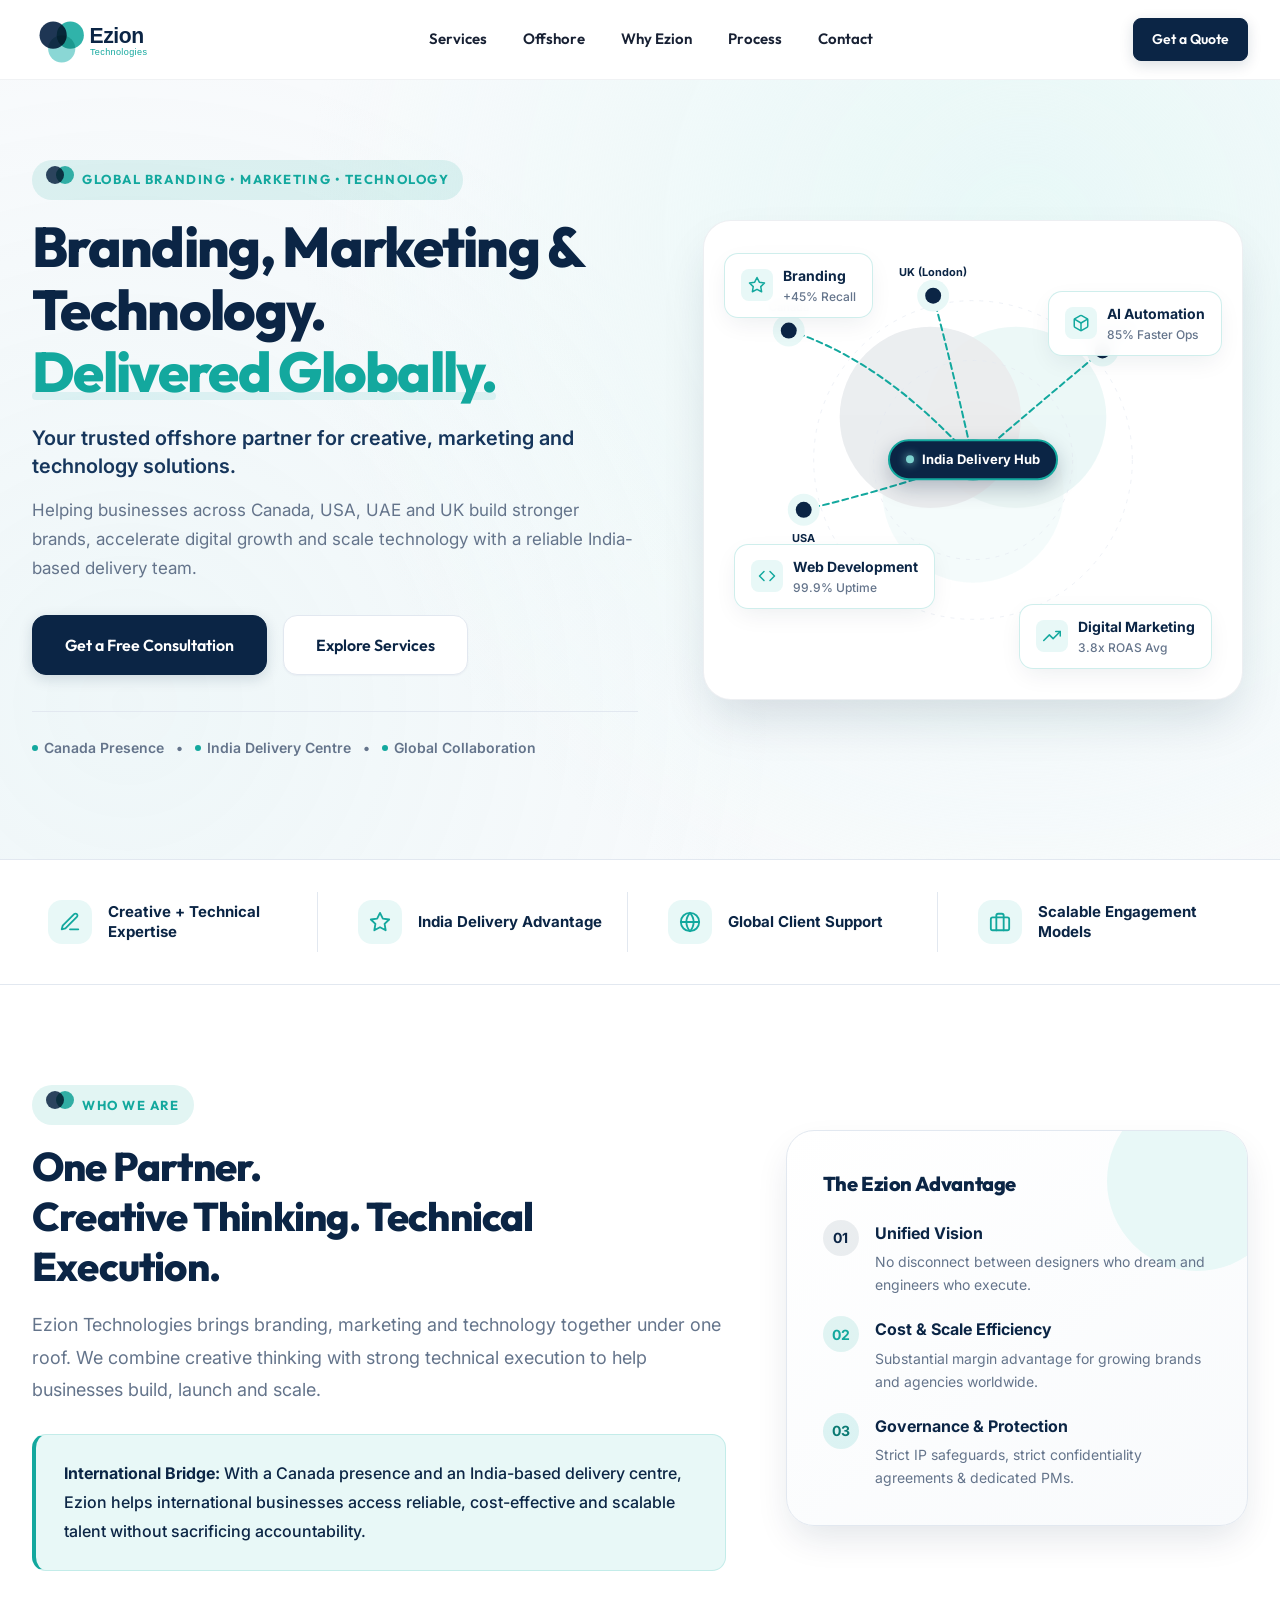
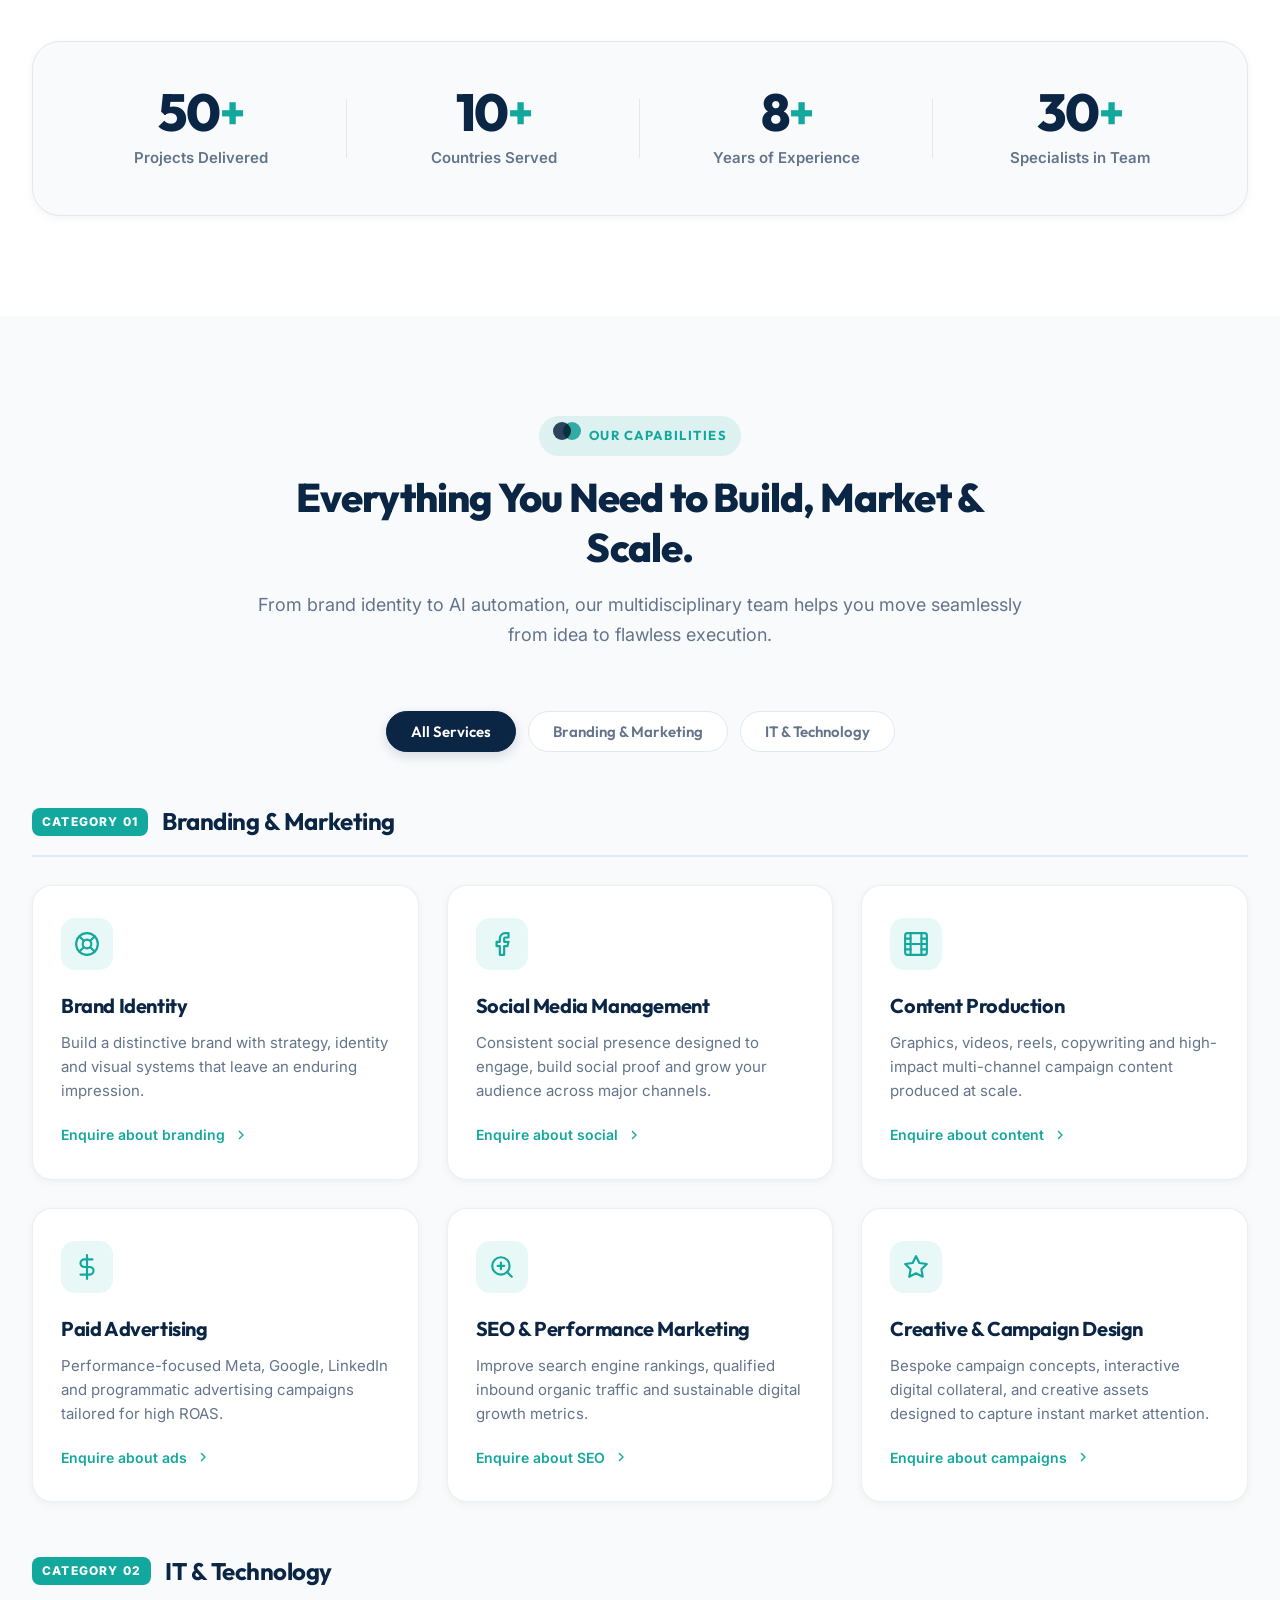
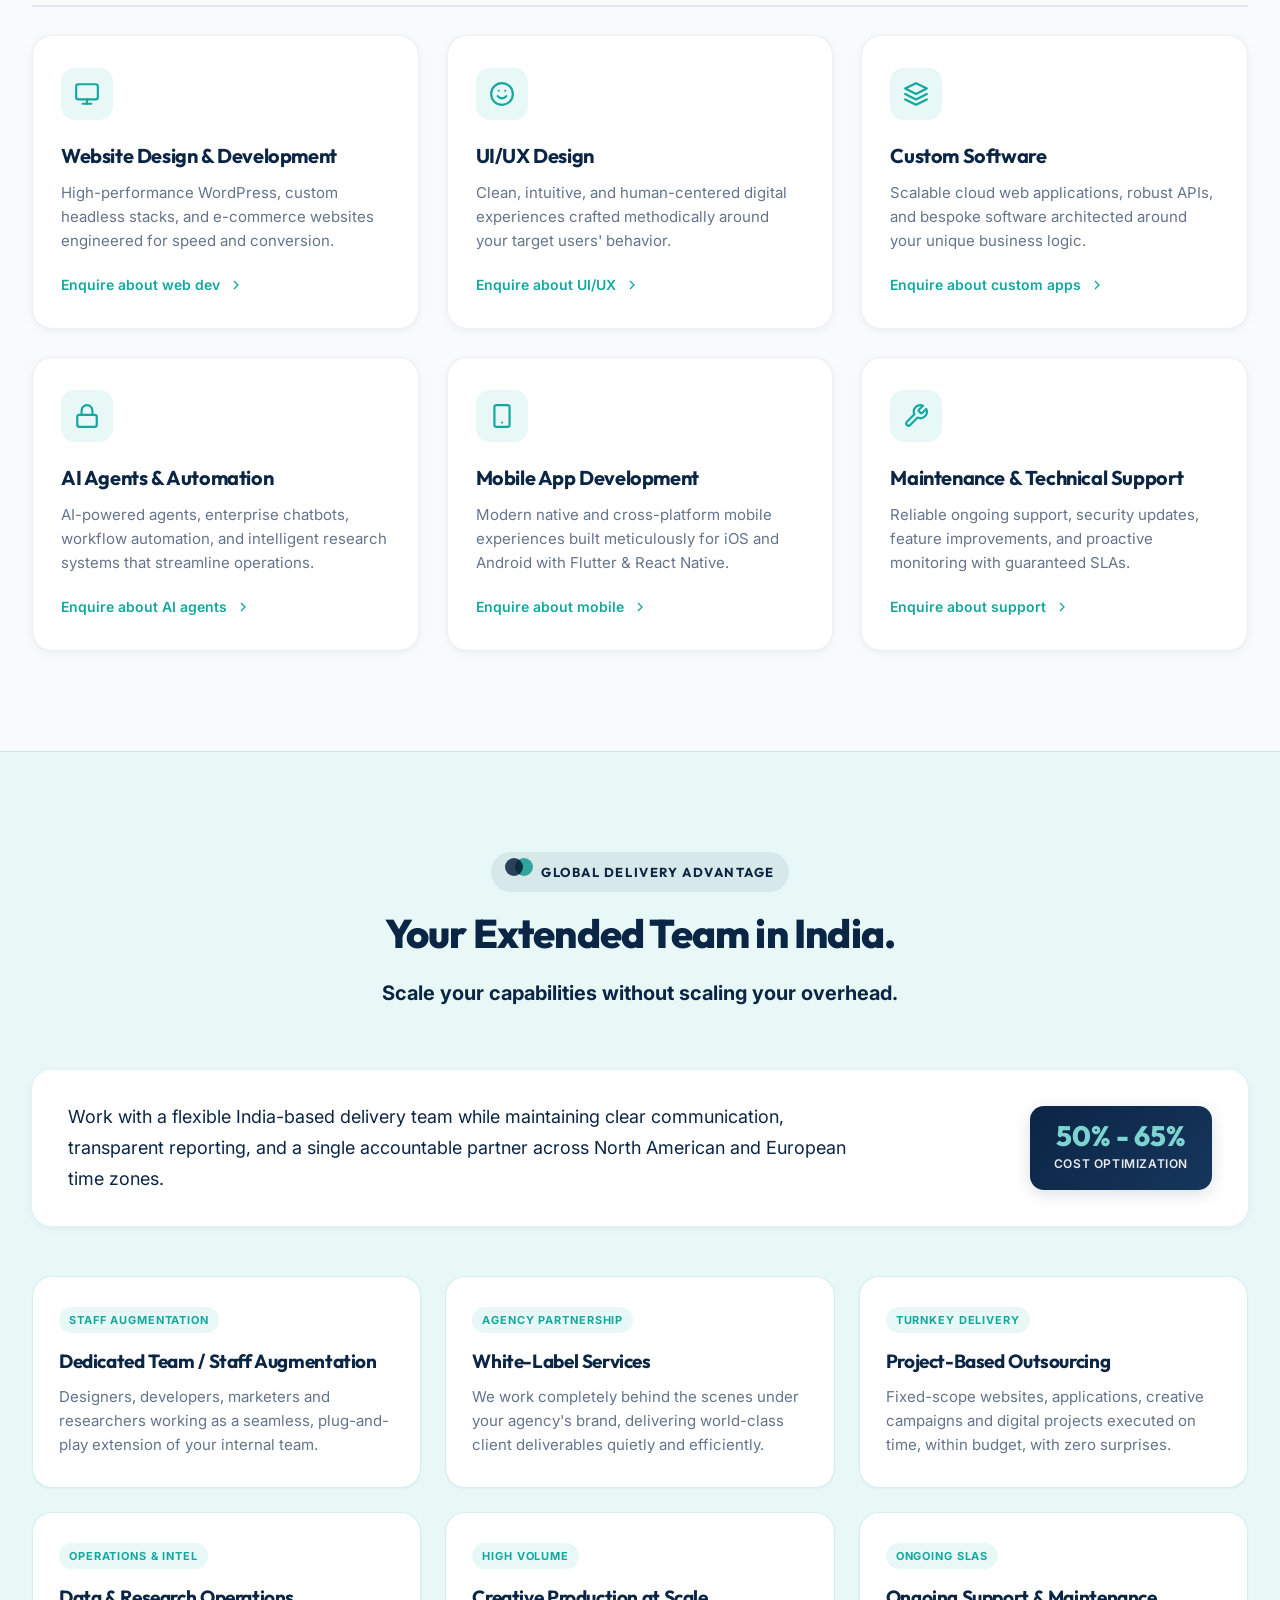
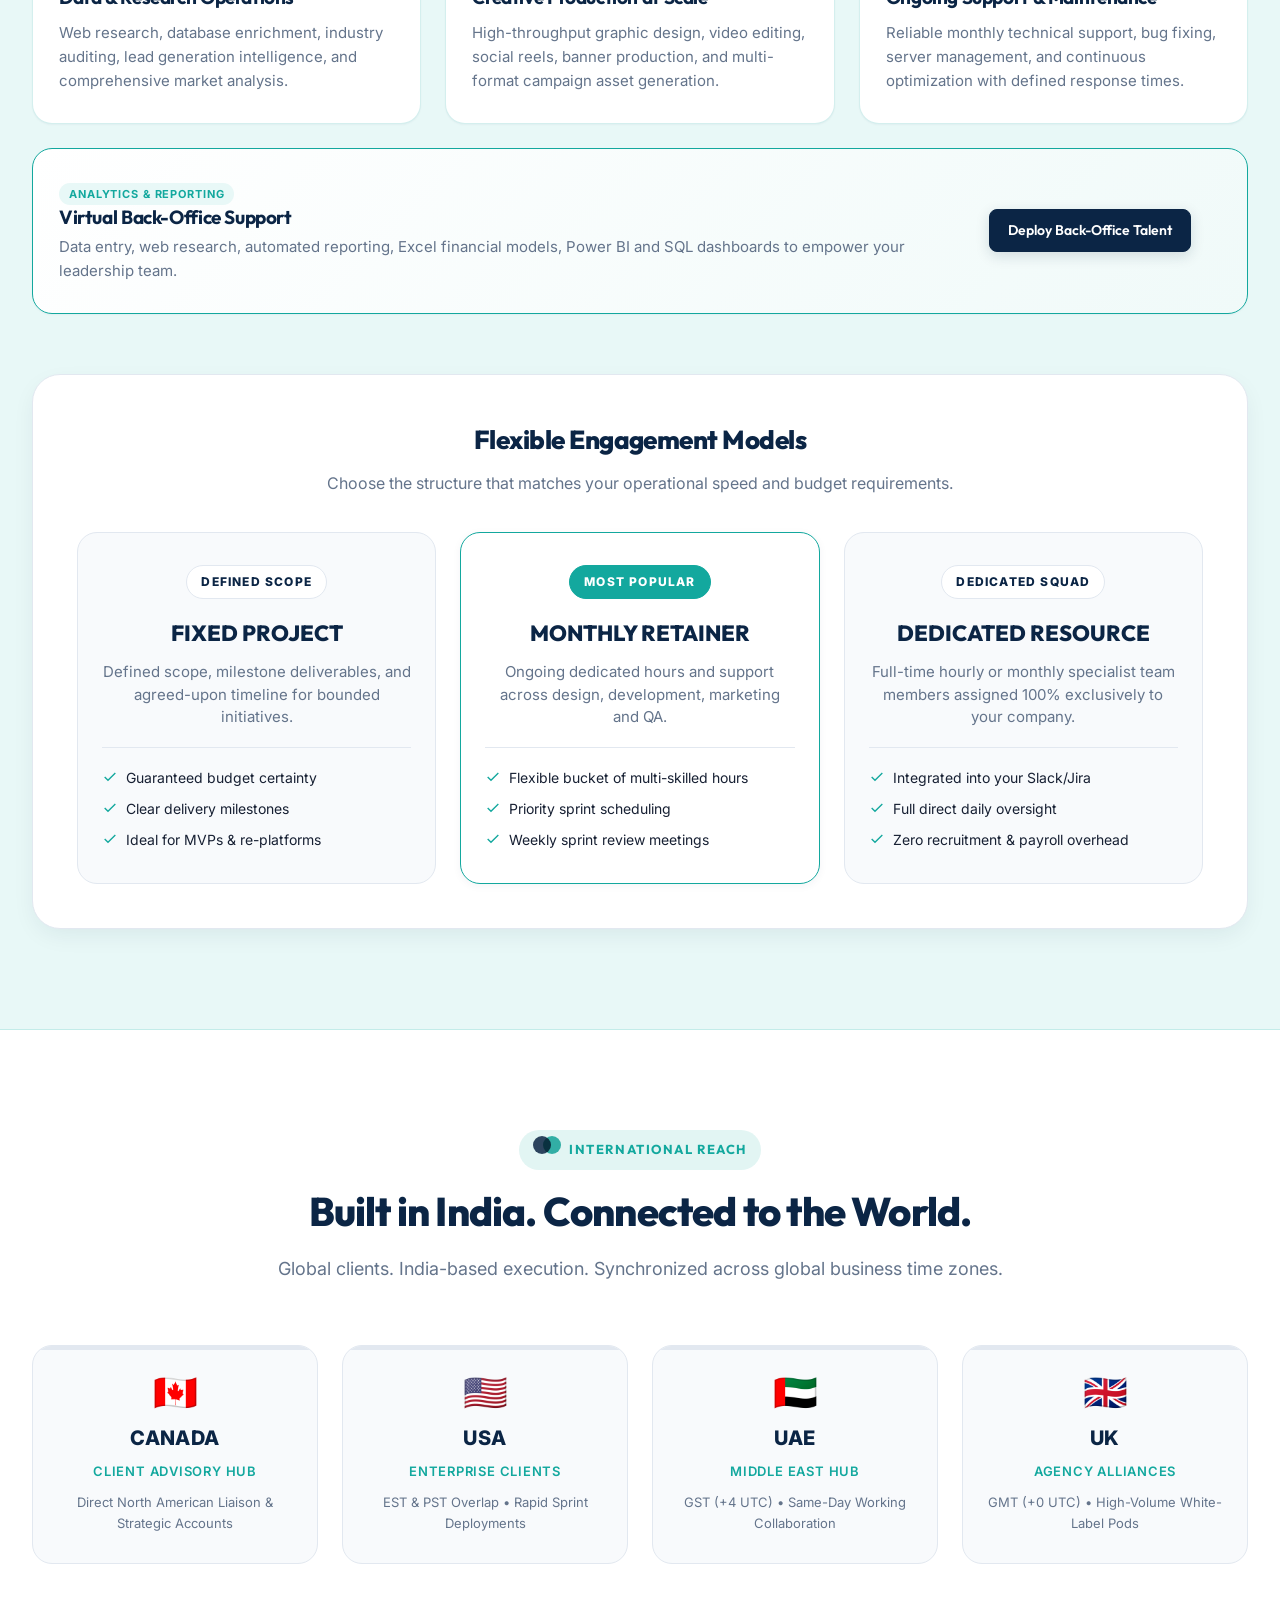
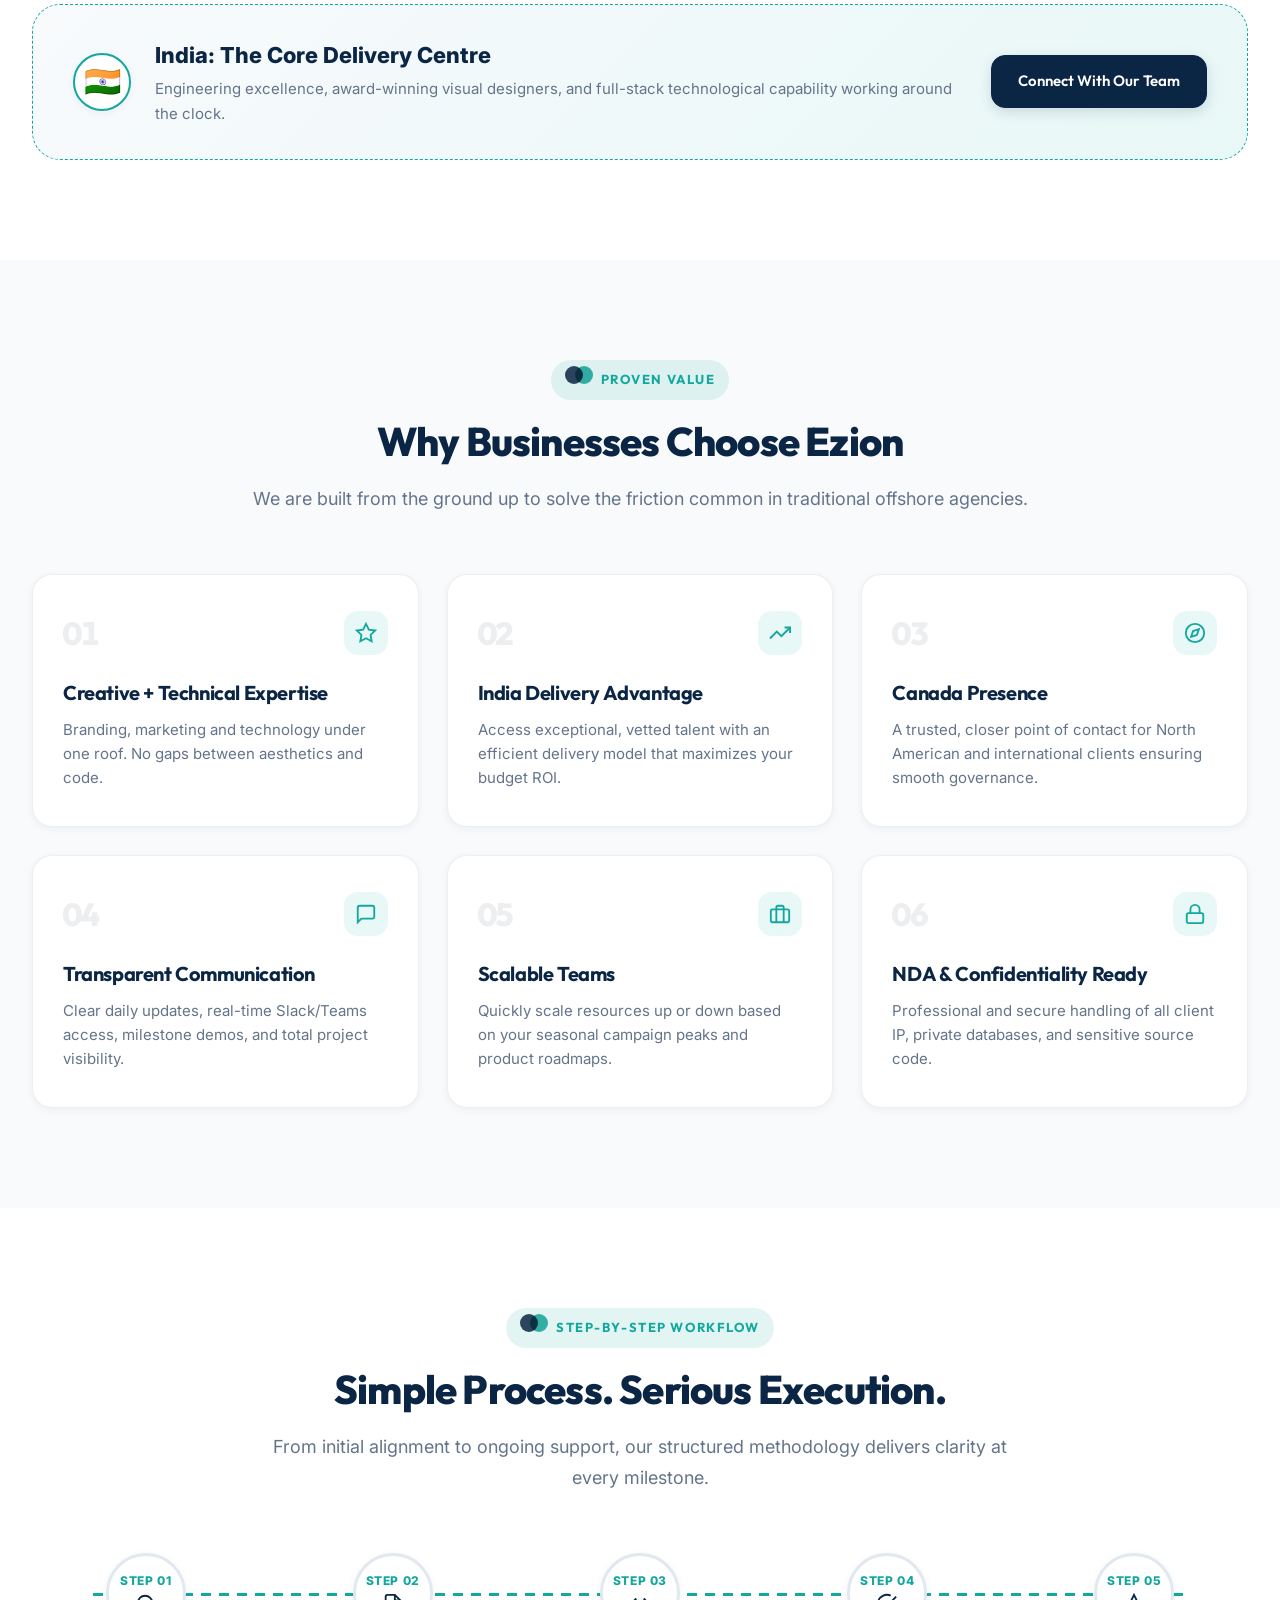
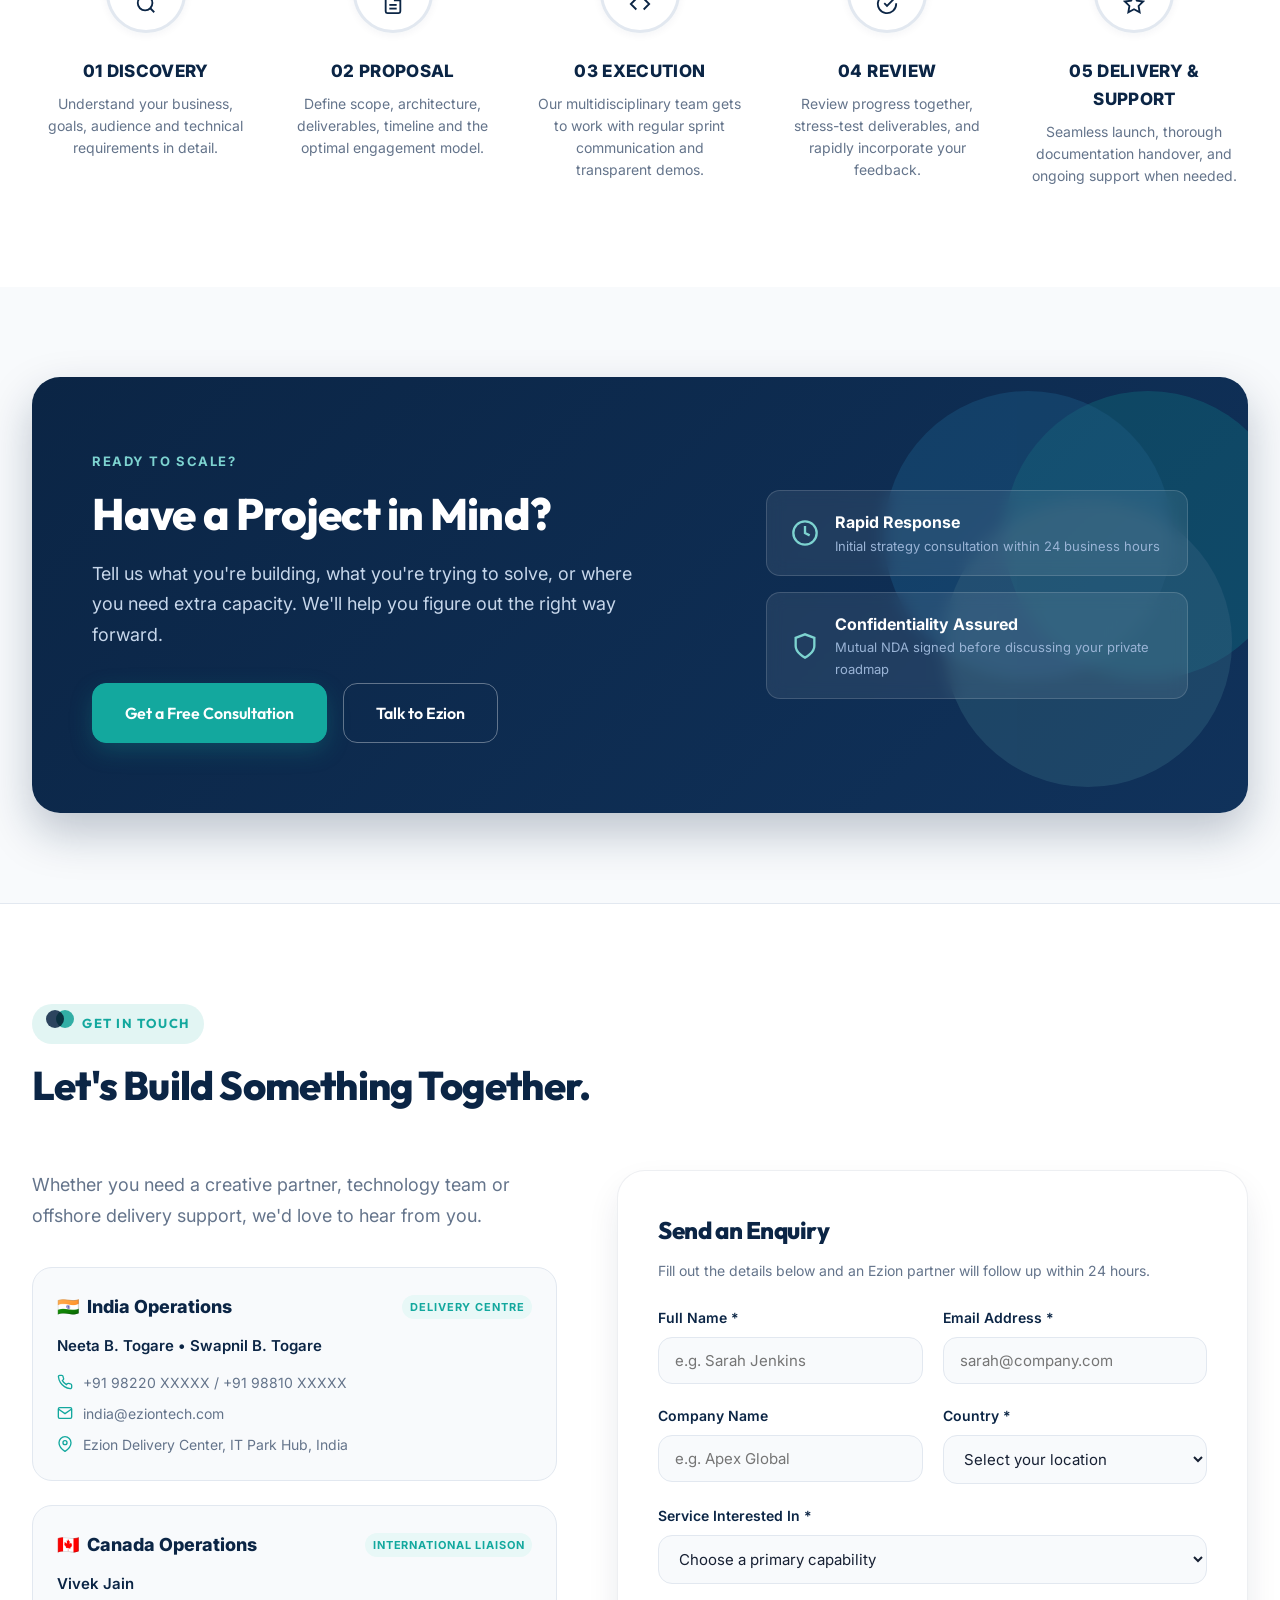
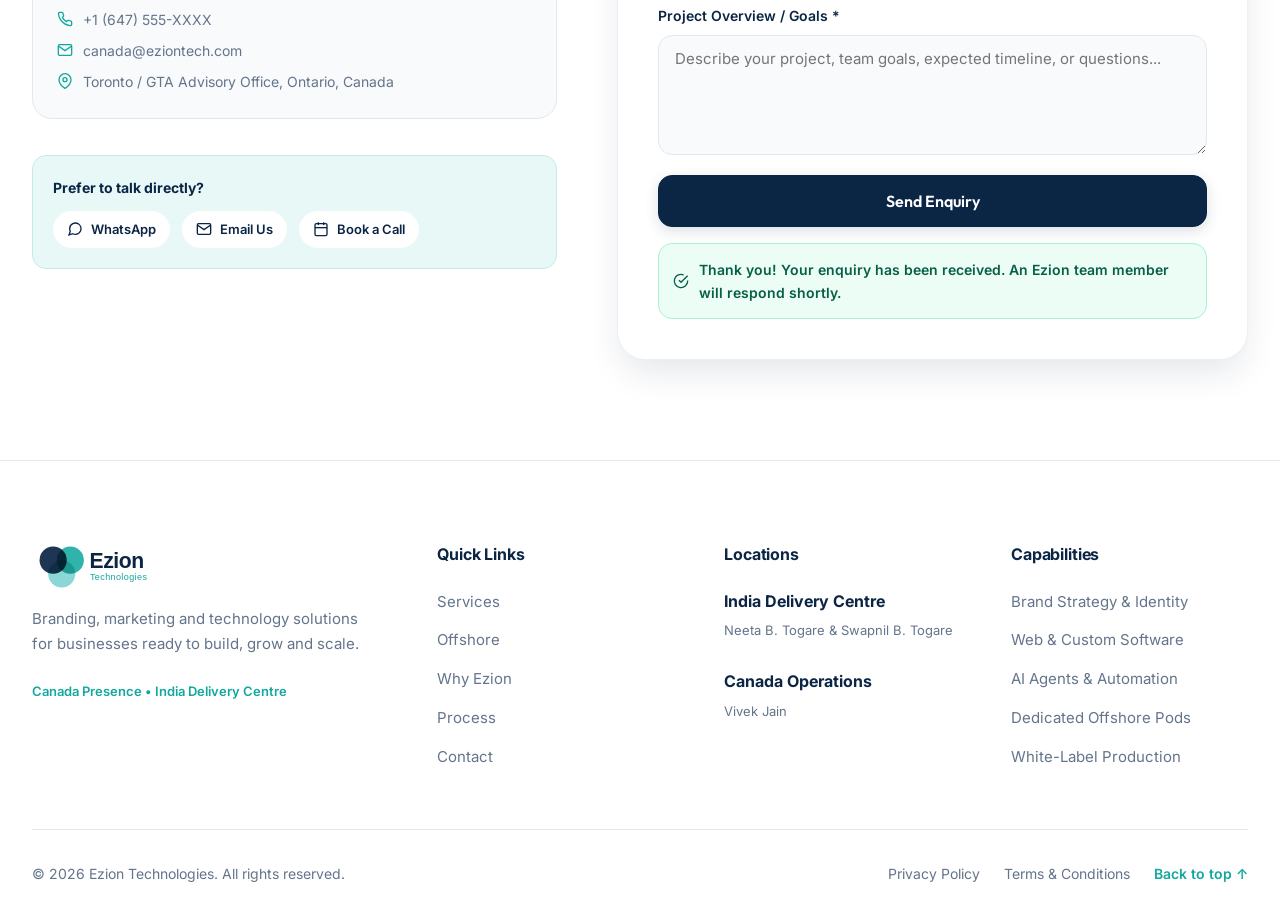
==== index.html @ 8fa35da5 "first commit" ====
<!DOCTYPE html>
<html lang="en">
<head>
  <meta charset="UTF-8">
  <meta name="viewport" content="width=device-width, initial-scale=1.0">
  <title>Ezion Technologies | Branding, Marketing & Technology. Delivered Globally.</title>
  <meta name="description" content="Your trusted offshore partner for creative, marketing, and technology solutions. Serving clients across Canada, USA, UAE, and UK with an India-based delivery center.">
  <meta name="keywords" content="Ezion Technologies, offshore development, branding agency, AI automation, custom software, digital marketing, India delivery center, Canada presence">
  <meta name="theme-color" content="#0B2545">

  <!-- Open Graph -->
  <meta property="og:title" content="Ezion Technologies | Branding, Marketing & Technology">
  <meta property="og:description" content="Your trusted offshore partner for creative, marketing, and technology solutions.">
  <meta property="og:type" content="website">

  <!-- Favicon -->
  <link rel="icon" type="image/svg+xml" href="assets/favicon.svg">

  <!-- Google Fonts: Outfit (Display/Headings) & Inter (Body/UI) -->
  <link rel="preconnect" href="https://fonts.googleapis.com">
  <link rel="preconnect" href="https://fonts.gstatic.com" crossorigin>
  <link href="https://fonts.googleapis.com/css2?family=Inter:ital,opsz,wght@0,14..32,300;0,14..32,400;0,14..32,500;0,14..32,600;0,14..32,700;1,14..32,400&family=Outfit:wght@400;500;600;700;800;900&display=swap" rel="stylesheet">

  <!-- Main Stylesheet -->
  <link rel="stylesheet" href="css/style.css">
</head>
<body>

  <!-- ==========================================================================
       1. STICKY HEADER
       ========================================================================== -->
  <header class="site-header" id="top">
    <div class="container header-inner">
      <a href="#top" class="logo-wrapper" aria-label="Ezion Technologies Homepage">
        <img src="assets/logo.svg" alt="Ezion Technologies" class="logo-img" width="180" height="60">
      </a>

      <!-- Desktop Navigation Menu -->
      <nav class="nav-menu" aria-label="Primary Navigation">
        <a href="#services" class="nav-link">Services</a>
        <a href="#offshore" class="nav-link">Offshore</a>
        <a href="#why-ezion" class="nav-link">Why Ezion</a>
        <a href="#process" class="nav-link">Process</a>
        <a href="#contact" class="nav-link">Contact</a>
      </nav>

      <!-- Header CTA & Mobile Hamburger -->
      <div class="header-cta-group">
        <a href="#contact" class="btn btn-primary btn-sm btn-open-quote">Get a Quote</a>
        <button class="mobile-nav-toggle" aria-label="Open mobile navigation" aria-expanded="false">
          <svg viewBox="0 0 24 24" fill="none" stroke="currentColor" stroke-width="2" stroke-linecap="round" stroke-linejoin="round">
            <line x1="3" y1="12" x2="21" y2="12"></line>
            <line x1="3" y1="6" x2="21" y2="6"></line>
            <line x1="3" y1="18" x2="21" y2="18"></line>
          </svg>
        </button>
      </div>
    </div>

    <!-- Mobile Drawer Navigation -->
    <div class="mobile-menu-drawer">
      <a href="#services" class="nav-link">Services</a>
      <a href="#offshore" class="nav-link">Offshore</a>
      <a href="#why-ezion" class="nav-link">Why Ezion</a>
      <a href="#process" class="nav-link">Process</a>
      <a href="#contact" class="nav-link">Contact</a>
      <a href="#contact" class="btn btn-primary btn-open-quote" style="width: 100%; margin-top: 8px;">Get a Quote</a>
    </div>
  </header>

  <main>
    <!-- ==========================================================================
         2. HERO SECTION
         ========================================================================== -->
    <section class="hero-section" id="hero">
      <div class="container hero-grid">
        <!-- Hero Left Column -->
        <div class="hero-content">
          <div class="eyebrow">
            <span class="motif-circles"></span>
            GLOBAL BRANDING • MARKETING • TECHNOLOGY
          </div>

          <h1 class="hero-headline">
            Branding, Marketing & Technology. <br>
            <span class="text-teal">Delivered Globally.</span>
          </h1>

          <p class="hero-supporting">
            Your trusted offshore partner for creative, marketing and technology solutions.
          </p>

          <p class="hero-body">
            Helping businesses across Canada, USA, UAE and UK build stronger brands, accelerate digital growth and scale technology with a reliable India-based delivery team.
          </p>

          <div class="hero-cta-group">
            <a href="#contact" class="btn btn-primary btn-lg">Get a Free Consultation</a>
            <a href="#services" class="btn btn-secondary btn-lg">Explore Services</a>
          </div>

          <!-- Hero Trust Statement -->
          <div class="hero-trust-statement">
            <span class="hero-trust-badge">
              <span class="trust-dot"></span> Canada Presence
            </span>
            <span>•</span>
            <span class="hero-trust-badge">
              <span class="trust-dot"></span> India Delivery Centre
            </span>
            <span>•</span>
            <span class="hero-trust-badge">
              <span class="trust-dot"></span> Global Collaboration
            </span>
          </div>
        </div>

        <!-- Hero Right Column: Abstract Global Network Visualization -->
        <div class="hero-visual-wrapper">
          <div class="network-artboard">
            <!-- Overlapping circles motif subtle background -->
            <svg class="artboard-motif" viewBox="0 0 300 300" fill="none">
              <circle cx="110" cy="110" r="85" fill="#0B2545" />
              <circle cx="190" cy="110" r="85" fill="#13A89E" />
              <circle cx="150" cy="180" r="85" fill="#7DD3D0" />
            </svg>

            <!-- Network Vector Map and Arcs -->
            <svg class="network-svg" viewBox="0 0 540 480" fill="none">
              <!-- Coordinate Grid Hint -->
              <circle cx="270" cy="240" r="160" stroke="#E2E8F0" stroke-width="1" stroke-dasharray="4 6" opacity="0.6" />
              <circle cx="270" cy="240" r="100" stroke="#E2E8F0" stroke-width="1" stroke-dasharray="4 6" opacity="0.6" />

              <!-- Connection Bezier Curves from World Hubs into Central India Delivery Node -->
              <!-- Canada to India -->
              <path class="connection-line" d="M 85 110 Q 180 140 270 240" stroke="#13A89E" stroke-width="2" stroke-linecap="round" />
              <!-- USA to India -->
              <path class="connection-line" d="M 100 290 Q 185 270 270 240" stroke="#13A89E" stroke-width="2" stroke-linecap="round" />
              <!-- UK to India -->
              <path class="connection-line" d="M 230 75 Q 250 150 270 240" stroke="#13A89E" stroke-width="2" stroke-linecap="round" />
              <!-- UAE to India -->
              <path class="connection-line" d="M 400 130 Q 340 180 270 240" stroke="#13A89E" stroke-width="2" stroke-linecap="round" />

              <!-- Node: Canada (x:85, y:110) -->
              <g class="interactive-node" data-city="Canada" data-info="Client Advisory, Timezone Alignment & Strategic Account Presence">
                <circle cx="85" cy="110" r="16" fill="#E8F8F7" />
                <circle cx="85" cy="110" r="8" fill="#0B2545" class="node-circle" />
                <text x="85" y="90" text-anchor="middle" font-size="11" font-weight="700" fill="#0B2545">Canada</text>
              </g>

              <!-- Node: USA (x:100, y:290) -->
              <g class="interactive-node" data-city="USA" data-info="Enterprise Technology & Scale Marketing Clients">
                <circle cx="100" cy="290" r="16" fill="#E8F8F7" />
                <circle cx="100" cy="290" r="8" fill="#0B2545" class="node-circle" />
                <text x="100" y="322" text-anchor="middle" font-size="11" font-weight="700" fill="#0B2545">USA</text>
              </g>

              <!-- Node: UK (x:230, y:75) -->
              <g class="interactive-node" data-city="UK" data-info="White-Label Digital & Agency Offshore Teams">
                <circle cx="230" cy="75" r="16" fill="#E8F8F7" />
                <circle cx="230" cy="75" r="8" fill="#0B2545" class="node-circle" />
                <text x="230" y="55" text-anchor="middle" font-size="11" font-weight="700" fill="#0B2545">UK (London)</text>
              </g>

              <!-- Node: UAE (x:400, y:130) -->
              <g class="interactive-node" data-city="UAE" data-info="FinTech, E-commerce & AI Automation Deployments">
                <circle cx="400" cy="130" r="16" fill="#E8F8F7" />
                <circle cx="400" cy="130" r="8" fill="#0B2545" class="node-circle" />
                <text x="400" y="112" text-anchor="middle" font-size="11" font-weight="700" fill="#0B2545">UAE (Dubai)</text>
              </g>

              <!-- Central Node: India Delivery Centre (x:270, y:240) -->
              <g class="interactive-node" data-city="India" data-info="Primary Delivery Engine: Creative, Engineering & Dedicated Ops">
                <!-- Pulse rings -->
                <circle cx="270" cy="240" r="14" fill="#13A89E" opacity="0.3" class="node-pulse" />
                <circle cx="270" cy="240" r="20" stroke="#13A89E" stroke-width="2" fill="none" opacity="0.4" />
                <circle cx="270" cy="240" r="12" fill="#0B2545" stroke="#FFFFFF" stroke-width="2" />
              </g>
            </svg>

            <!-- Central Hub Badge -->
            <div class="central-hub-tag">
              <span class="pulse-dot"></span>
              India Delivery Hub
            </div>

            <!-- Floating Context Badges -->
            <div class="floating-card card-branding">
              <div class="floating-icon">
                <svg viewBox="0 0 24 24" fill="none" stroke="currentColor" stroke-width="2" stroke-linecap="round" stroke-linejoin="round">
                  <path d="M12 2l3.09 6.26L22 9.27l-5 4.87 1.18 6.88L12 17.77l-6.18 3.25L7 14.14 2 9.27l6.91-1.01L12 2z"></path>
                </svg>
              </div>
              <div>
                <div>Branding</div>
                <div class="floating-meta">+45% Recall</div>
              </div>
            </div>

            <div class="floating-card card-ai">
              <div class="floating-icon">
                <svg viewBox="0 0 24 24" fill="none" stroke="currentColor" stroke-width="2" stroke-linecap="round" stroke-linejoin="round">
                  <path d="M21 16V8a2 2 0 0 0-1-1.73l-7-4a2 2 0 0 0-2 0l-7 4A2 2 0 0 0 3 8v8a2 2 0 0 0 1 1.73l7 4a2 2 0 0 0 2 0l7-4A2 2 0 0 0 21 16z"></path>
                  <polyline points="3.27 6.96 12 12.01 20.73 6.96"></polyline>
                  <line x1="12" y1="22.08" x2="12" y2="12"></line>
                </svg>
              </div>
              <div>
                <div>AI Automation</div>
                <div class="floating-meta">85% Faster Ops</div>
              </div>
            </div>

            <div class="floating-card card-web">
              <div class="floating-icon">
                <svg viewBox="0 0 24 24" fill="none" stroke="currentColor" stroke-width="2" stroke-linecap="round" stroke-linejoin="round">
                  <polyline points="16 18 22 12 16 6"></polyline>
                  <polyline points="8 6 2 12 8 18"></polyline>
                </svg>
              </div>
              <div>
                <div>Web Development</div>
                <div class="floating-meta">99.9% Uptime</div>
              </div>
            </div>

            <div class="floating-card card-marketing">
              <div class="floating-icon">
                <svg viewBox="0 0 24 24" fill="none" stroke="currentColor" stroke-width="2" stroke-linecap="round" stroke-linejoin="round">
                  <polyline points="23 6 13.5 15.5 8.5 10.5 1 18"></polyline>
                  <polyline points="17 6 23 6 23 12"></polyline>
                </svg>
              </div>
              <div>
                <div>Digital Marketing</div>
                <div class="floating-meta">3.8x ROAS Avg</div>
              </div>
            </div>
          </div>
        </div>
      </div>
    </section>

    <!-- ==========================================================================
         3. TRUST / VALUE STRIP
         ========================================================================== -->
    <div class="trust-strip">
      <div class="container">
        <div class="trust-grid">
          <div class="trust-item">
            <div class="trust-icon-box">
              <svg viewBox="0 0 24 24" fill="none" stroke="currentColor" stroke-width="2" stroke-linecap="round" stroke-linejoin="round">
                <path d="M12 20h9"></path>
                <path d="M16.5 3.5a2.121 2.121 0 0 1 3 3L7 19l-4 1 1-4L16.5 3.5z"></path>
              </svg>
            </div>
            <div class="trust-item-title">Creative + Technical Expertise</div>
          </div>

          <div class="trust-item">
            <div class="trust-icon-box">
              <svg viewBox="0 0 24 24" fill="none" stroke="currentColor" stroke-width="2" stroke-linecap="round" stroke-linejoin="round">
                <polygon points="12 2 15.09 8.26 22 9.27 17 14.14 18.18 21.02 12 17.77 5.82 21.02 7 14.14 2 9.27 8.91 8.26 12 2"></polygon>
              </svg>
            </div>
            <div class="trust-item-title">India Delivery Advantage</div>
          </div>

          <div class="trust-item">
            <div class="trust-icon-box">
              <svg viewBox="0 0 24 24" fill="none" stroke="currentColor" stroke-width="2" stroke-linecap="round" stroke-linejoin="round">
                <circle cx="12" cy="12" r="10"></circle>
                <line x1="2" y1="12" x2="22" y2="12"></line>
                <path d="M12 2a15.3 15.3 0 0 1 4 10 15.3 15.3 0 0 1-4 10 15.3 15.3 0 0 1-4-10 15.3 15.3 0 0 1 4-10z"></path>
              </svg>
            </div>
            <div class="trust-item-title">Global Client Support</div>
          </div>

          <div class="trust-item">
            <div class="trust-icon-box">
              <svg viewBox="0 0 24 24" fill="none" stroke="currentColor" stroke-width="2" stroke-linecap="round" stroke-linejoin="round">
                <rect x="2" y="7" width="20" height="14" rx="2" ry="2"></rect>
                <path d="M16 21V5a2 2 0 0 0-2-2h-4a2 2 0 0 0-2 2v16"></path>
              </svg>
            </div>
            <div class="trust-item-title">Scalable Engagement Models</div>
          </div>
        </div>
      </div>
    </div>

    <!-- ==========================================================================
         4. ABOUT EZION
         ========================================================================== -->
    <section class="section about-section" id="about">
      <div class="container">
        <div class="about-grid">
          <!-- Text column -->
          <div>
            <div class="eyebrow">
              <span class="motif-circles"></span>
              WHO WE ARE
            </div>
            <h2 class="section-title">
              One Partner. <br>Creative Thinking. Technical Execution.
            </h2>
            <div class="about-content">
              <p>
                Ezion Technologies brings branding, marketing and technology together under one roof. We combine creative thinking with strong technical execution to help businesses build, launch and scale.
              </p>
              
              <div class="about-highlight-box">
                <p>
                  <strong>International Bridge:</strong> With a Canada presence and an India-based delivery centre, Ezion helps international businesses access reliable, cost-effective and scalable talent without sacrificing accountability.
                </p>
              </div>
            </div>
          </div>

          <!-- Graphic feature card -->
          <div>
            <div class="about-graphic-card">
              <h3 style="font-size: 1.25rem; font-weight: 800; color: var(--primary-navy); margin-bottom: 20px; position: relative; z-index: 1;">
                The Ezion Advantage
              </h3>
              <div class="brand-pillar-list">
                <div class="brand-pillar">
                  <div class="pillar-bullet">01</div>
                  <div>
                    <div class="pillar-title">Unified Vision</div>
                    <div class="pillar-desc">No disconnect between designers who dream and engineers who execute.</div>
                  </div>
                </div>

                <div class="brand-pillar">
                  <div class="pillar-bullet">02</div>
                  <div>
                    <div class="pillar-title">Cost & Scale Efficiency</div>
                    <div class="pillar-desc">Substantial margin advantage for growing brands and agencies worldwide.</div>
                  </div>
                </div>

                <div class="brand-pillar">
                  <div class="pillar-bullet">03</div>
                  <div>
                    <div class="pillar-title">Governance & Protection</div>
                    <div class="pillar-desc">Strict IP safeguards, strict confidentiality agreements & dedicated PMs.</div>
                  </div>
                </div>
              </div>
            </div>
          </div>
        </div>

        <!-- Stats Section -->
        <div class="stats-banner">
          <div class="stat-item">
            <div class="stat-number">
              <span class="counter-val" data-target="50">50</span>
              <span class="stat-suffix">+</span>
            </div>
            <div class="stat-label">Projects Delivered</div>
          </div>

          <div class="stat-item">
            <div class="stat-number">
              <span class="counter-val" data-target="10">10</span>
              <span class="stat-suffix">+</span>
            </div>
            <div class="stat-label">Countries Served</div>
          </div>

          <div class="stat-item">
            <div class="stat-number">
              <span class="counter-val" data-target="8">8</span>
              <span class="stat-suffix">+</span>
            </div>
            <div class="stat-label">Years of Experience</div>
          </div>

          <div class="stat-item">
            <div class="stat-number">
              <span class="counter-val" data-target="30">30</span>
              <span class="stat-suffix">+</span>
            </div>
            <div class="stat-label">Specialists in Team</div>
          </div>
        </div>
      </div>
    </section>

    <!-- ==========================================================================
         5. SERVICES SECTION
         ========================================================================== -->
    <section class="section services-section" id="services">
      <div class="container">
        <div class="section-header">
          <div class="eyebrow">
            <span class="motif-circles"></span>
            OUR CAPABILITIES
          </div>
          <h2 class="section-title">Everything You Need to Build, Market & Scale.</h2>
          <p class="section-subtitle">
            From brand identity to AI automation, our multidisciplinary team helps you move seamlessly from idea to flawless execution.
          </p>
        </div>

        <!-- Filter Tabs -->
        <div class="services-tabs-nav">
          <button class="tab-btn active" data-filter="all">All Services</button>
          <button class="tab-btn" data-filter="branding">Branding & Marketing</button>
          <button class="tab-btn" data-filter="tech">IT & Technology</button>
        </div>

        <!-- CATEGORY 01: Branding & Marketing -->
        <div class="category-header" data-category="branding">
          <span class="category-tag">Category 01</span>
          <h3 class="category-title">Branding & Marketing</h3>
        </div>

        <div class="services-grid" id="services-grid-1">
          <!-- Card 1 -->
          <div class="service-card" data-category="branding">
            <div class="service-card-icon">
              <svg viewBox="0 0 24 24" fill="none" stroke="currentColor" stroke-width="2" stroke-linecap="round" stroke-linejoin="round">
                <circle cx="12" cy="12" r="10"></circle>
                <circle cx="12" cy="12" r="4"></circle>
                <line x1="4.93" y1="4.93" x2="9.17" y2="9.17"></line>
                <line x1="14.83" y1="14.83" x2="19.07" y2="19.07"></line>
                <line x1="14.83" y1="9.17" x2="19.07" y2="4.93"></line>
                <line x1="4.93" y1="19.07" x2="9.17" y2="14.83"></line>
              </svg>
            </div>
            <h4 class="service-card-title">Brand Identity</h4>
            <p class="service-card-desc">
              Build a distinctive brand with strategy, identity and visual systems that leave an enduring impression.
            </p>
            <a href="#contact" class="service-card-link">
              Enquire about branding
              <svg viewBox="0 0 24 24" fill="none" stroke="currentColor" stroke-width="2"><polyline points="9 18 15 12 9 6"></polyline></svg>
            </a>
          </div>

          <!-- Card 2 -->
          <div class="service-card" data-category="branding">
            <div class="service-card-icon">
              <svg viewBox="0 0 24 24" fill="none" stroke="currentColor" stroke-width="2" stroke-linecap="round" stroke-linejoin="round">
                <path d="M18 2h-3a5 5 0 0 0-5 5v3H7v4h3v8h4v-8h3l1-4h-4V7a1 1 0 0 1 1-1h3z"></path>
              </svg>
            </div>
            <h4 class="service-card-title">Social Media Management</h4>
            <p class="service-card-desc">
              Consistent social presence designed to engage, build social proof and grow your audience across major channels.
            </p>
            <a href="#contact" class="service-card-link">
              Enquire about social
              <svg viewBox="0 0 24 24" fill="none" stroke="currentColor" stroke-width="2"><polyline points="9 18 15 12 9 6"></polyline></svg>
            </a>
          </div>

          <!-- Card 3 -->
          <div class="service-card" data-category="branding">
            <div class="service-card-icon">
              <svg viewBox="0 0 24 24" fill="none" stroke="currentColor" stroke-width="2" stroke-linecap="round" stroke-linejoin="round">
                <rect x="2" y="2" width="20" height="20" rx="2.18" ry="2.18"></rect>
                <line x1="7" y1="2" x2="7" y2="22"></line>
                <line x1="17" y1="2" x2="17" y2="22"></line>
                <line x1="2" y1="12" x2="22" y2="12"></line>
                <line x1="2" y1="7" x2="7" y2="7"></line>
                <line x1="2" y1="17" x2="7" y2="17"></line>
                <line x1="17" y1="17" x2="22" y2="17"></line>
                <line x1="17" y1="7" x2="22" y2="7"></line>
              </svg>
            </div>
            <h4 class="service-card-title">Content Production</h4>
            <p class="service-card-desc">
              Graphics, videos, reels, copywriting and high-impact multi-channel campaign content produced at scale.
            </p>
            <a href="#contact" class="service-card-link">
              Enquire about content
              <svg viewBox="0 0 24 24" fill="none" stroke="currentColor" stroke-width="2"><polyline points="9 18 15 12 9 6"></polyline></svg>
            </a>
          </div>

          <!-- Card 4 -->
          <div class="service-card" data-category="branding">
            <div class="service-card-icon">
              <svg viewBox="0 0 24 24" fill="none" stroke="currentColor" stroke-width="2" stroke-linecap="round" stroke-linejoin="round">
                <line x1="12" y1="1" x2="12" y2="23"></line>
                <path d="M17 5H9.5a3.5 3.5 0 0 0 0 7h5a3.5 3.5 0 0 1 0 7H6"></path>
              </svg>
            </div>
            <h4 class="service-card-title">Paid Advertising</h4>
            <p class="service-card-desc">
              Performance-focused Meta, Google, LinkedIn and programmatic advertising campaigns tailored for high ROAS.
            </p>
            <a href="#contact" class="service-card-link">
              Enquire about ads
              <svg viewBox="0 0 24 24" fill="none" stroke="currentColor" stroke-width="2"><polyline points="9 18 15 12 9 6"></polyline></svg>
            </a>
          </div>

          <!-- Card 5 -->
          <div class="service-card" data-category="branding">
            <div class="service-card-icon">
              <svg viewBox="0 0 24 24" fill="none" stroke="currentColor" stroke-width="2" stroke-linecap="round" stroke-linejoin="round">
                <circle cx="11" cy="11" r="8"></circle>
                <line x1="21" y1="21" x2="16.65" y2="16.65"></line>
                <line x1="11" y1="8" x2="11" y2="14"></line>
                <line x1="8" y1="11" x2="14" y2="11"></line>
              </svg>
            </div>
            <h4 class="service-card-title">SEO & Performance Marketing</h4>
            <p class="service-card-desc">
              Improve search engine rankings, qualified inbound organic traffic and sustainable digital growth metrics.
            </p>
            <a href="#contact" class="service-card-link">
              Enquire about SEO
              <svg viewBox="0 0 24 24" fill="none" stroke="currentColor" stroke-width="2"><polyline points="9 18 15 12 9 6"></polyline></svg>
            </a>
          </div>

          <!-- Card 6 -->
          <div class="service-card" data-category="branding">
            <div class="service-card-icon">
              <svg viewBox="0 0 24 24" fill="none" stroke="currentColor" stroke-width="2" stroke-linecap="round" stroke-linejoin="round">
                <path d="M12 2l3.09 6.26L22 9.27l-5 4.87 1.18 6.88L12 17.77l-6.18 3.25L7 14.14 2 9.27l6.91-1.01L12 2z"></path>
              </svg>
            </div>
            <h4 class="service-card-title">Creative & Campaign Design</h4>
            <p class="service-card-desc">
              Bespoke campaign concepts, interactive digital collateral, and creative assets designed to capture instant market attention.
            </p>
            <a href="#contact" class="service-card-link">
              Enquire about campaigns
              <svg viewBox="0 0 24 24" fill="none" stroke="currentColor" stroke-width="2"><polyline points="9 18 15 12 9 6"></polyline></svg>
            </a>
          </div>
        </div>

        <!-- CATEGORY 02: IT & Technology -->
        <div class="category-header" data-category="tech">
          <span class="category-tag">Category 02</span>
          <h3 class="category-title">IT & Technology</h3>
        </div>

        <div class="services-grid" id="services-grid-2">
          <!-- Card 7 -->
          <div class="service-card" data-category="tech">
            <div class="service-card-icon">
              <svg viewBox="0 0 24 24" fill="none" stroke="currentColor" stroke-width="2" stroke-linecap="round" stroke-linejoin="round">
                <rect x="2" y="3" width="20" height="14" rx="2" ry="2"></rect>
                <line x1="8" y1="21" x2="16" y2="21"></line>
                <line x1="12" y1="17" x2="12" y2="21"></line>
              </svg>
            </div>
            <h4 class="service-card-title">Website Design & Development</h4>
            <p class="service-card-desc">
              High-performance WordPress, custom headless stacks, and e-commerce websites engineered for speed and conversion.
            </p>
            <a href="#contact" class="service-card-link">
              Enquire about web dev
              <svg viewBox="0 0 24 24" fill="none" stroke="currentColor" stroke-width="2"><polyline points="9 18 15 12 9 6"></polyline></svg>
            </a>
          </div>

          <!-- Card 8 -->
          <div class="service-card" data-category="tech">
            <div class="service-card-icon">
              <svg viewBox="0 0 24 24" fill="none" stroke="currentColor" stroke-width="2" stroke-linecap="round" stroke-linejoin="round">
                <circle cx="12" cy="12" r="10"></circle>
                <path d="M8 14s1.5 2 4 2 4-2 4-2"></path>
                <line x1="9" y1="9" x2="9.01" y2="9"></line>
                <line x1="15" y1="9" x2="15.01" y2="9"></line>
              </svg>
            </div>
            <h4 class="service-card-title">UI/UX Design</h4>
            <p class="service-card-desc">
              Clean, intuitive, and human-centered digital experiences crafted methodically around your target users' behavior.
            </p>
            <a href="#contact" class="service-card-link">
              Enquire about UI/UX
              <svg viewBox="0 0 24 24" fill="none" stroke="currentColor" stroke-width="2"><polyline points="9 18 15 12 9 6"></polyline></svg>
            </a>
          </div>

          <!-- Card 9 -->
          <div class="service-card" data-category="tech">
            <div class="service-card-icon">
              <svg viewBox="0 0 24 24" fill="none" stroke="currentColor" stroke-width="2" stroke-linecap="round" stroke-linejoin="round">
                <polygon points="12 2 2 7 12 12 22 7 12 2"></polygon>
                <polyline points="2 17 12 22 22 17"></polyline>
                <polyline points="2 12 12 17 22 12"></polyline>
              </svg>
            </div>
            <h4 class="service-card-title">Custom Software</h4>
            <p class="service-card-desc">
              Scalable cloud web applications, robust APIs, and bespoke software architected around your unique business logic.
            </p>
            <a href="#contact" class="service-card-link">
              Enquire about custom apps
              <svg viewBox="0 0 24 24" fill="none" stroke="currentColor" stroke-width="2"><polyline points="9 18 15 12 9 6"></polyline></svg>
            </a>
          </div>

          <!-- Card 10 -->
          <div class="service-card" data-category="tech">
            <div class="service-card-icon">
              <svg viewBox="0 0 24 24" fill="none" stroke="currentColor" stroke-width="2" stroke-linecap="round" stroke-linejoin="round">
                <rect x="3" y="11" width="18" height="11" rx="2" ry="2"></rect>
                <path d="M7 11V7a5 5 0 0 1 10 0v4"></path>
              </svg>
            </div>
            <h4 class="service-card-title">AI Agents & Automation</h4>
            <p class="service-card-desc">
              AI-powered agents, enterprise chatbots, workflow automation, and intelligent research systems that streamline operations.
            </p>
            <a href="#contact" class="service-card-link">
              Enquire about AI agents
              <svg viewBox="0 0 24 24" fill="none" stroke="currentColor" stroke-width="2"><polyline points="9 18 15 12 9 6"></polyline></svg>
            </a>
          </div>

          <!-- Card 11 -->
          <div class="service-card" data-category="tech">
            <div class="service-card-icon">
              <svg viewBox="0 0 24 24" fill="none" stroke="currentColor" stroke-width="2" stroke-linecap="round" stroke-linejoin="round">
                <rect x="5" y="2" width="14" height="20" rx="2" ry="2"></rect>
                <line x1="12" y1="18" x2="12.01" y2="18"></line>
              </svg>
            </div>
            <h4 class="service-card-title">Mobile App Development</h4>
            <p class="service-card-desc">
              Modern native and cross-platform mobile experiences built meticulously for iOS and Android with Flutter & React Native.
            </p>
            <a href="#contact" class="service-card-link">
              Enquire about mobile
              <svg viewBox="0 0 24 24" fill="none" stroke="currentColor" stroke-width="2"><polyline points="9 18 15 12 9 6"></polyline></svg>
            </a>
          </div>

          <!-- Card 12 -->
          <div class="service-card" data-category="tech">
            <div class="service-card-icon">
              <svg viewBox="0 0 24 24" fill="none" stroke="currentColor" stroke-width="2" stroke-linecap="round" stroke-linejoin="round">
                <path d="M14.7 6.3a1 1 0 0 0 0 1.4l1.6 1.6a1 1 0 0 0 1.4 0l3.77-3.77a6 6 0 0 1-7.94 7.94l-6.91 6.91a2.12 2.12 0 0 1-3-3l6.91-6.91a6 6 0 0 1 7.94-7.94l-3.76 3.76z"></path>
              </svg>
            </div>
            <h4 class="service-card-title">Maintenance & Technical Support</h4>
            <p class="service-card-desc">
              Reliable ongoing support, security updates, feature improvements, and proactive monitoring with guaranteed SLAs.
            </p>
            <a href="#contact" class="service-card-link">
              Enquire about support
              <svg viewBox="0 0 24 24" fill="none" stroke="currentColor" stroke-width="2"><polyline points="9 18 15 12 9 6"></polyline></svg>
            </a>
          </div>
        </div>
      </div>
    </section>

    <!-- ==========================================================================
         6. OFFSHORE OUTSOURCING (CRUCIAL SECTION)
         ========================================================================== -->
    <section class="section offshore-section" id="offshore">
      <div class="container">
        <div class="section-header">
          <div class="eyebrow eyebrow-navy">
            <span class="motif-circles"></span>
            GLOBAL DELIVERY ADVANTAGE
          </div>
          <h2 class="section-title">Your Extended Team in India.</h2>
          <p class="section-subtitle" style="font-size: 1.25rem; font-weight: 700; color: var(--primary-navy);">
            Scale your capabilities without scaling your overhead.
          </p>
        </div>

        <!-- Offshore Intro Box -->
        <div class="offshore-intro-box">
          <div class="offshore-intro-text">
            Work with a flexible India-based delivery team while maintaining clear communication, transparent reporting, and a single accountable partner across North American and European time zones.
          </div>
          <div class="offshore-savings-badge">
            <div class="savings-val">50% - 65%</div>
            <div class="savings-label">Cost Optimization</div>
          </div>
        </div>

        <!-- 7 Offshore Service Cards -->
        <div class="offshore-grid">
          <!-- Card 1 -->
          <div class="offshore-card">
            <span class="offshore-card-badge">Staff Augmentation</span>
            <h4 class="offshore-card-title">Dedicated Team / Staff Augmentation</h4>
            <p class="offshore-card-desc">
              Designers, developers, marketers and researchers working as a seamless, plug-and-play extension of your internal team.
            </p>
          </div>

          <!-- Card 2 -->
          <div class="offshore-card">
            <span class="offshore-card-badge">Agency Partnership</span>
            <h4 class="offshore-card-title">White-Label Services</h4>
            <p class="offshore-card-desc">
              We work completely behind the scenes under your agency's brand, delivering world-class client deliverables quietly and efficiently.
            </p>
          </div>

          <!-- Card 3 -->
          <div class="offshore-card">
            <span class="offshore-card-badge">Turnkey Delivery</span>
            <h4 class="offshore-card-title">Project-Based Outsourcing</h4>
            <p class="offshore-card-desc">
              Fixed-scope websites, applications, creative campaigns and digital projects executed on time, within budget, with zero surprises.
            </p>
          </div>

          <!-- Card 4 -->
          <div class="offshore-card">
            <span class="offshore-card-badge">Operations & Intel</span>
            <h4 class="offshore-card-title">Data & Research Operations</h4>
            <p class="offshore-card-desc">
              Web research, database enrichment, industry auditing, lead generation intelligence, and comprehensive market analysis.
            </p>
          </div>

          <!-- Card 5 -->
          <div class="offshore-card">
            <span class="offshore-card-badge">High Volume</span>
            <h4 class="offshore-card-title">Creative Production at Scale</h4>
            <p class="offshore-card-desc">
              High-throughput graphic design, video editing, social reels, banner production, and multi-format campaign asset generation.
            </p>
          </div>

          <!-- Card 6 -->
          <div class="offshore-card">
            <span class="offshore-card-badge">Ongoing SLAs</span>
            <h4 class="offshore-card-title">Ongoing Support & Maintenance</h4>
            <p class="offshore-card-desc">
              Reliable monthly technical support, bug fixing, server management, and continuous optimization with defined response times.
            </p>
          </div>

          <!-- Card 7: Featured Card -->
          <div class="offshore-card offshore-card-featured">
            <div>
              <span class="offshore-card-badge">Analytics & Reporting</span>
              <h4 class="offshore-card-title" style="margin-bottom: 4px;">Virtual Back-Office Support</h4>
              <p class="offshore-card-desc">
                Data entry, web research, automated reporting, Excel financial models, Power BI and SQL dashboards to empower your leadership team.
              </p>
            </div>
            <div>
              <a href="#contact" class="btn btn-primary btn-sm btn-open-quote">Deploy Back-Office Talent</a>
            </div>
          </div>
        </div>

        <!-- Engagement Models Component -->
        <div class="engagement-models-container">
          <div class="engagement-header">
            <h3 class="engagement-title">Flexible Engagement Models</h3>
            <p class="engagement-subtitle">Choose the structure that matches your operational speed and budget requirements.</p>
          </div>

          <div class="models-grid">
            <!-- Model 1 -->
            <div class="model-card">
              <span class="model-pill">Defined Scope</span>
              <div class="model-name">FIXED PROJECT</div>
              <p class="model-desc">Defined scope, milestone deliverables, and agreed-upon timeline for bounded initiatives.</p>
              <ul class="model-features">
                <li>
                  <svg viewBox="0 0 24 24" fill="none" stroke="currentColor" stroke-width="2"><polyline points="20 6 9 17 4 12"></polyline></svg>
                  Guaranteed budget certainty
                </li>
                <li>
                  <svg viewBox="0 0 24 24" fill="none" stroke="currentColor" stroke-width="2"><polyline points="20 6 9 17 4 12"></polyline></svg>
                  Clear delivery milestones
                </li>
                <li>
                  <svg viewBox="0 0 24 24" fill="none" stroke="currentColor" stroke-width="2"><polyline points="20 6 9 17 4 12"></polyline></svg>
                  Ideal for MVPs & re-platforms
                </li>
              </ul>
            </div>

            <!-- Model 2 -->
            <div class="model-card" style="border-color: var(--primary-teal); background: #FFFFFF; box-shadow: var(--shadow-sm);">
              <span class="model-pill" style="background: var(--primary-teal); color: var(--white); border-color: var(--primary-teal);">Most Popular</span>
              <div class="model-name">MONTHLY RETAINER</div>
              <p class="model-desc">Ongoing dedicated hours and support across design, development, marketing and QA.</p>
              <ul class="model-features">
                <li>
                  <svg viewBox="0 0 24 24" fill="none" stroke="currentColor" stroke-width="2"><polyline points="20 6 9 17 4 12"></polyline></svg>
                  Flexible bucket of multi-skilled hours
                </li>
                <li>
                  <svg viewBox="0 0 24 24" fill="none" stroke="currentColor" stroke-width="2"><polyline points="20 6 9 17 4 12"></polyline></svg>
                  Priority sprint scheduling
                </li>
                <li>
                  <svg viewBox="0 0 24 24" fill="none" stroke="currentColor" stroke-width="2"><polyline points="20 6 9 17 4 12"></polyline></svg>
                  Weekly sprint review meetings
                </li>
              </ul>
            </div>

            <!-- Model 3 -->
            <div class="model-card">
              <span class="model-pill">Dedicated Squad</span>
              <div class="model-name">DEDICATED RESOURCE</div>
              <p class="model-desc">Full-time hourly or monthly specialist team members assigned 100% exclusively to your company.</p>
              <ul class="model-features">
                <li>
                  <svg viewBox="0 0 24 24" fill="none" stroke="currentColor" stroke-width="2"><polyline points="20 6 9 17 4 12"></polyline></svg>
                  Integrated into your Slack/Jira
                </li>
                <li>
                  <svg viewBox="0 0 24 24" fill="none" stroke="currentColor" stroke-width="2"><polyline points="20 6 9 17 4 12"></polyline></svg>
                  Full direct daily oversight
                </li>
                <li>
                  <svg viewBox="0 0 24 24" fill="none" stroke="currentColor" stroke-width="2"><polyline points="20 6 9 17 4 12"></polyline></svg>
                  Zero recruitment & payroll overhead
                </li>
              </ul>
            </div>
          </div>
        </div>
      </div>
    </section>

    <!-- ==========================================================================
         7. GLOBAL REACH
         ========================================================================== -->
    <section class="section global-section" id="global-reach">
      <div class="container">
        <div class="section-header">
          <div class="eyebrow">
            <span class="motif-circles"></span>
            INTERNATIONAL REACH
          </div>
          <h2 class="section-title">Built in India. Connected to the World.</h2>
          <p class="section-subtitle">
            Global clients. India-based execution. Synchronized across global business time zones.
          </p>
        </div>

        <!-- 4 Country Cards -->
        <div class="global-country-grid">
          <!-- Card 1: Canada -->
          <div class="country-card">
            <div class="country-flag-icon">🇨🇦</div>
            <div class="country-name">CANADA</div>
            <div class="country-role">Client Advisory Hub</div>
            <div class="country-timezone">Direct North American Liaison & Strategic Accounts</div>
          </div>

          <!-- Card 2: USA -->
          <div class="country-card">
            <div class="country-card-badge"></div>
            <div class="country-flag-icon">🇺🇸</div>
            <div class="country-name">USA</div>
            <div class="country-role">Enterprise Clients</div>
            <div class="country-timezone">EST & PST Overlap • Rapid Sprint Deployments</div>
          </div>

          <!-- Card 3: UAE -->
          <div class="country-card">
            <div class="country-flag-icon">🇦🇪</div>
            <div class="country-name">UAE</div>
            <div class="country-role">Middle East Hub</div>
            <div class="country-timezone">GST (+4 UTC) • Same-Day Working Collaboration</div>
          </div>

          <!-- Card 4: UK -->
          <div class="country-card">
            <div class="country-flag-icon">🇬🇧</div>
            <div class="country-name">UK</div>
            <div class="country-role">Agency Alliances</div>
            <div class="country-timezone">GMT (+0 UTC) • High-Volume White-Label Pods</div>
          </div>
        </div>

        <!-- India Delivery Centre Banner -->
        <div class="delivery-centre-banner">
          <div class="delivery-centre-info">
            <div class="india-badge-icon">🇮🇳</div>
            <div>
              <div class="delivery-centre-title">India: The Core Delivery Centre</div>
              <div class="delivery-centre-desc">
                Engineering excellence, award-winning visual designers, and full-stack technological capability working around the clock.
              </div>
            </div>
          </div>
          <div>
            <a href="#contact" class="btn btn-primary btn-open-quote">Connect With Our Team</a>
          </div>
        </div>
      </div>
    </section>

    <!-- ==========================================================================
         8. WHY EZION
         ========================================================================== -->
    <section class="section why-section" id="why-ezion">
      <div class="container">
        <div class="section-header">
          <div class="eyebrow">
            <span class="motif-circles"></span>
            PROVEN VALUE
          </div>
          <h2 class="section-title">Why Businesses Choose Ezion</h2>
          <p class="section-subtitle">
            We are built from the ground up to solve the friction common in traditional offshore agencies.
          </p>
        </div>

        <div class="why-grid">
          <!-- Block 01 -->
          <div class="why-card">
            <div class="why-card-top">
              <span class="why-num">01</span>
              <div class="why-icon-box">
                <svg viewBox="0 0 24 24" fill="none" stroke="currentColor" stroke-width="2"><path d="M12 2l3.09 6.26L22 9.27l-5 4.87 1.18 6.88L12 17.77l-6.18 3.25L7 14.14 2 9.27l6.91-1.01L12 2z"></path></svg>
              </div>
            </div>
            <h3 class="why-title">Creative + Technical Expertise</h3>
            <p class="why-desc">Branding, marketing and technology under one roof. No gaps between aesthetics and code.</p>
          </div>

          <!-- Block 02 -->
          <div class="why-card">
            <div class="why-card-top">
              <span class="why-num">02</span>
              <div class="why-icon-box">
                <svg viewBox="0 0 24 24" fill="none" stroke="currentColor" stroke-width="2"><polyline points="23 6 13.5 15.5 8.5 10.5 1 18"></polyline><polyline points="17 6 23 6 23 12"></polyline></svg>
              </div>
            </div>
            <h3 class="why-title">India Delivery Advantage</h3>
            <p class="why-desc">Access exceptional, vetted talent with an efficient delivery model that maximizes your budget ROI.</p>
          </div>

          <!-- Block 03 -->
          <div class="why-card">
            <div class="why-card-top">
              <span class="why-num">03</span>
              <div class="why-icon-box">
                <svg viewBox="0 0 24 24" fill="none" stroke="currentColor" stroke-width="2"><circle cx="12" cy="12" r="10"></circle><polygon points="16.24 7.76 14.12 14.12 7.76 16.24 9.88 9.88 16.24 7.76"></polygon></svg>
              </div>
            </div>
            <h3 class="why-title">Canada Presence</h3>
            <p class="why-desc">A trusted, closer point of contact for North American and international clients ensuring smooth governance.</p>
          </div>

          <!-- Block 04 -->
          <div class="why-card">
            <div class="why-card-top">
              <span class="why-num">04</span>
              <div class="why-icon-box">
                <svg viewBox="0 0 24 24" fill="none" stroke="currentColor" stroke-width="2"><path d="M21 15a2 2 0 0 1-2 2H7l-4 4V5a2 2 0 0 1 2-2h14a2 2 0 0 1 2 2z"></path></svg>
              </div>
            </div>
            <h3 class="why-title">Transparent Communication</h3>
            <p class="why-desc">Clear daily updates, real-time Slack/Teams access, milestone demos, and total project visibility.</p>
          </div>

          <!-- Block 05 -->
          <div class="why-card">
            <div class="why-card-top">
              <span class="why-num">05</span>
              <div class="why-icon-box">
                <svg viewBox="0 0 24 24" fill="none" stroke="currentColor" stroke-width="2"><rect x="2" y="7" width="20" height="14" rx="2" ry="2"></rect><path d="M16 21V5a2 2 0 0 0-2-2h-4a2 2 0 0 0-2 2v16"></path></svg>
              </div>
            </div>
            <h3 class="why-title">Scalable Teams</h3>
            <p class="why-desc">Quickly scale resources up or down based on your seasonal campaign peaks and product roadmaps.</p>
          </div>

          <!-- Block 06 -->
          <div class="why-card">
            <div class="why-card-top">
              <span class="why-num">06</span>
              <div class="why-icon-box">
                <svg viewBox="0 0 24 24" fill="none" stroke="currentColor" stroke-width="2"><rect x="3" y="11" width="18" height="11" rx="2" ry="2"></rect><path d="M7 11V7a5 5 0 0 1 10 0v4"></path></svg>
              </div>
            </div>
            <h3 class="why-title">NDA & Confidentiality Ready</h3>
            <p class="why-desc">Professional and secure handling of all client IP, private databases, and sensitive source code.</p>
          </div>
        </div>
      </div>
    </section>

    <!-- ==========================================================================
         9. HOW WE WORK (PROCESS)
         ========================================================================== -->
    <section class="section process-section" id="process">
      <div class="container">
        <div class="section-header">
          <div class="eyebrow">
            <span class="motif-circles"></span>
            STEP-BY-STEP WORKFLOW
          </div>
          <h2 class="section-title">Simple Process. Serious Execution.</h2>
          <p class="section-subtitle">
            From initial alignment to ongoing support, our structured methodology delivers clarity at every milestone.
          </p>
        </div>

        <div class="timeline-horizontal">
          <!-- Step 01 -->
          <div class="timeline-step">
            <div class="step-node">
              <span class="step-num">STEP 01</span>
              <div class="step-icon-wrap">
                <svg viewBox="0 0 24 24" fill="none" stroke="currentColor" stroke-width="2"><circle cx="11" cy="11" r="8"></circle><line x1="21" y1="21" x2="16.65" y2="16.65"></line></svg>
              </div>
            </div>
            <div class="step-title">01 DISCOVERY</div>
            <div class="step-desc">Understand your business, goals, audience and technical requirements in detail.</div>
          </div>

          <!-- Step 02 -->
          <div class="timeline-step">
            <div class="step-node">
              <span class="step-num">STEP 02</span>
              <div class="step-icon-wrap">
                <svg viewBox="0 0 24 24" fill="none" stroke="currentColor" stroke-width="2"><path d="M14 2H6a2 2 0 0 0-2 2v16a2 2 0 0 0 2 2h12a2 2 0 0 0 2-2V8z"></path><polyline points="14 2 14 8 20 8"></polyline><line x1="16" y1="13" x2="8" y2="13"></line><line x1="16" y1="17" x2="8" y2="17"></line></svg>
              </div>
            </div>
            <div class="step-title">02 PROPOSAL</div>
            <div class="step-desc">Define scope, architecture, deliverables, timeline and the optimal engagement model.</div>
          </div>

          <!-- Step 03 -->
          <div class="timeline-step">
            <div class="step-node">
              <span class="step-num">STEP 03</span>
              <div class="step-icon-wrap">
                <svg viewBox="0 0 24 24" fill="none" stroke="currentColor" stroke-width="2"><polyline points="16 18 22 12 16 6"></polyline><polyline points="8 6 2 12 8 18"></polyline></svg>
              </div>
            </div>
            <div class="step-title">03 EXECUTION</div>
            <div class="step-desc">Our multidisciplinary team gets to work with regular sprint communication and transparent demos.</div>
          </div>

          <!-- Step 04 -->
          <div class="timeline-step">
            <div class="step-node">
              <span class="step-num">STEP 04</span>
              <div class="step-icon-wrap">
                <svg viewBox="0 0 24 24" fill="none" stroke="currentColor" stroke-width="2"><path d="M22 11.08V12a10 10 0 1 1-5.93-9.14"></path><polyline points="22 4 12 14.01 9 11.01"></polyline></svg>
              </div>
            </div>
            <div class="step-title">04 REVIEW</div>
            <div class="step-desc">Review progress together, stress-test deliverables, and rapidly incorporate your feedback.</div>
          </div>

          <!-- Step 05 -->
          <div class="timeline-step">
            <div class="step-node">
              <span class="step-num">STEP 05</span>
              <div class="step-icon-wrap">
                <svg viewBox="0 0 24 24" fill="none" stroke="currentColor" stroke-width="2"><polygon points="12 2 15.09 8.26 22 9.27 17 14.14 18.18 21.02 12 17.77 5.82 21.02 7 14.14 2 9.27 8.91 8.26 12 2"></polygon></svg>
              </div>
            </div>
            <div class="step-title">05 DELIVERY & SUPPORT</div>
            <div class="step-desc">Seamless launch, thorough documentation handover, and ongoing support when needed.</div>
          </div>
        </div>
      </div>
    </section>



    <!-- ==========================================================================
         11. CTA SECTION (DEEP NAVY ACCENT WITH TEAL GRAPHICS)
         ========================================================================== -->
    <section class="cta-banner-section" id="cta">
      <div class="container">
        <div class="cta-banner-card">
          <!-- Overlapping circles motif on navy banner -->
          <svg class="cta-circles-graphic" viewBox="0 0 400 400" fill="none">
            <circle cx="150" cy="150" r="120" fill="#38BDF8" opacity="0.6" />
            <circle cx="250" cy="150" r="120" fill="#14F1D9" opacity="0.6" />
            <circle cx="200" cy="240" r="120" fill="#7DD3D0" opacity="0.6" />
          </svg>

          <div class="cta-banner-content">
            <span class="cta-eyebrow">READY TO SCALE?</span>
            <h2 class="cta-heading">Have a Project in Mind?</h2>
            <p class="cta-text">
              Tell us what you're building, what you're trying to solve, or where you need extra capacity. We'll help you figure out the right way forward.
            </p>
            <div class="cta-btn-group">
              <a href="#contact" class="btn btn-teal btn-lg btn-open-quote">Get a Free Consultation</a>
              <a href="#contact" class="btn btn-outline-white btn-lg">Talk to Ezion</a>
            </div>
          </div>

          <div class="cta-banner-stats">
            <div class="cta-stat-card">
              <svg viewBox="0 0 24 24" fill="none" stroke="currentColor" stroke-width="2"><circle cx="12" cy="12" r="10"></circle><polyline points="12 6 12 12 16 14"></polyline></svg>
              <div>
                <div class="cta-stat-title">Rapid Response</div>
                <div class="cta-stat-subtitle">Initial strategy consultation within 24 business hours</div>
              </div>
            </div>

            <div class="cta-stat-card">
              <svg viewBox="0 0 24 24" fill="none" stroke="currentColor" stroke-width="2"><path d="M12 22s8-4 8-10V5l-8-3-8 3v7c0 6 8 10 8 10z"></path></svg>
              <div>
                <div class="cta-stat-title">Confidentiality Assured</div>
                <div class="cta-stat-subtitle">Mutual NDA signed before discussing your private roadmap</div>
              </div>
            </div>
          </div>
        </div>
      </div>
    </section>

    <!-- ==========================================================================
         12. CONTACT SECTION
         ========================================================================== -->
    <section class="section contact-section" id="contact">
      <div class="container">
        <div class="section-header text-left">
          <div class="eyebrow">
            <span class="motif-circles"></span>
            GET IN TOUCH
          </div>
          <h2 class="section-title">Let's Build Something Together.</h2>
        </div>

        <div class="contact-grid">
          <!-- Left Column: Contact Intro & Leadership Locations -->
          <div class="contact-info-col">
            <p class="contact-lead-text">
              Whether you need a creative partner, technology team or offshore delivery support, we'd love to hear from you.
            </p>

            <div class="operations-card-group">
              <!-- India Operations Card -->
              <div class="op-card">
                <div class="op-card-header">
                  <div class="op-title">
                    <span>🇮🇳</span> India Operations
                  </div>
                  <span class="op-tag">Delivery Centre</span>
                </div>
                <div class="op-people">
                  Neeta B. Togare • Swapnil B. Togare
                </div>
                <ul class="op-details-list">
                  <li>
                    <svg viewBox="0 0 24 24" fill="none" stroke="currentColor" stroke-width="2"><path d="M22 16.92v3a2 2 0 0 1-2.18 2 19.79 19.79 0 0 1-8.63-3.07 19.5 19.5 0 0 1-6-6 19.79 19.79 0 0 1-3.07-8.67A2 2 0 0 1 4.11 2h3a2 2 0 0 1 2 1.72 12.84 12.84 0 0 0 .7 2.81 2 2 0 0 1-.45 2.11L8.09 9.91a16 16 0 0 0 6 6l1.27-1.27a2 2 0 0 1 2.11-.45 12.84 12.84 0 0 0 2.81.7A2 2 0 0 1 22 16.92z"></path></svg>
                    <span>+91 98220 XXXXX / +91 98810 XXXXX</span>
                  </li>
                  <li>
                    <svg viewBox="0 0 24 24" fill="none" stroke="currentColor" stroke-width="2"><path d="M4 4h16c1.1 0 2 .9 2 2v12c0 1.1-.9 2-2 2H4c-1.1 0-2-.9-2-2V6c0-1.1.9-2 2-2z"></path><polyline points="22,6 12,13 2,6"></polyline></svg>
                    <span>india@eziontech.com</span>
                  </li>
                  <li>
                    <svg viewBox="0 0 24 24" fill="none" stroke="currentColor" stroke-width="2"><path d="M21 10c0 7-9 13-9 13s-9-6-9-13a9 9 0 0 1 18 0z"></path><circle cx="12" cy="10" r="3"></circle></svg>
                    <span>Ezion Delivery Center, IT Park Hub, India</span>
                  </li>
                </ul>
              </div>

              <!-- Canada Operations Card -->
              <div class="op-card">
                <div class="op-card-header">
                  <div class="op-title">
                    <span>🇨🇦</span> Canada Operations
                  </div>
                  <span class="op-tag">International Liaison</span>
                </div>
                <div class="op-people">
                  Vivek Jain
                </div>
                <ul class="op-details-list">
                  <li>
                    <svg viewBox="0 0 24 24" fill="none" stroke="currentColor" stroke-width="2"><path d="M22 16.92v3a2 2 0 0 1-2.18 2 19.79 19.79 0 0 1-8.63-3.07 19.5 19.5 0 0 1-6-6 19.79 19.79 0 0 1-3.07-8.67A2 2 0 0 1 4.11 2h3a2 2 0 0 1 2 1.72 12.84 12.84 0 0 0 .7 2.81 2 2 0 0 1-.45 2.11L8.09 9.91a16 16 0 0 0 6 6l1.27-1.27a2 2 0 0 1 2.11-.45 12.84 12.84 0 0 0 2.81.7A2 2 0 0 1 22 16.92z"></path></svg>
                    <span>+1 (647) 555-XXXX</span>
                  </li>
                  <li>
                    <svg viewBox="0 0 24 24" fill="none" stroke="currentColor" stroke-width="2"><path d="M4 4h16c1.1 0 2 .9 2 2v12c0 1.1-.9 2-2 2H4c-1.1 0-2-.9-2-2V6c0-1.1.9-2 2-2z"></path><polyline points="22,6 12,13 2,6"></polyline></svg>
                    <span>canada@eziontech.com</span>
                  </li>
                  <li>
                    <svg viewBox="0 0 24 24" fill="none" stroke="currentColor" stroke-width="2"><path d="M21 10c0 7-9 13-9 13s-9-6-9-13a9 9 0 0 1 18 0z"></path><circle cx="12" cy="10" r="3"></circle></svg>
                    <span>Toronto / GTA Advisory Office, Ontario, Canada</span>
                  </li>
                </ul>
              </div>
            </div>

            <!-- Direct Contact Channels -->
            <div class="direct-channels-box">
              <div class="direct-channels-title">Prefer to talk directly?</div>
              <div class="direct-channels-list">
                <a href="https://wa.me/?text=Hello%20Ezion%20Technologies" target="_blank" rel="noopener" class="channel-chip">
                  <svg viewBox="0 0 24 24" fill="none" stroke="currentColor" stroke-width="2"><path d="M21 11.5a8.38 8.38 0 0 1-.9 3.8 8.5 8.5 0 0 1-7.6 4.7 8.38 8.38 0 0 1-3.8-.9L3 21l1.9-5.7a8.38 8.38 0 0 1-.9-3.8 8.5 8.5 0 0 1 4.7-7.6 8.38 8.38 0 0 1 3.8-.9h.5a8.48 8.48 0 0 1 8 8v.5z"></path></svg>
                  WhatsApp
                </a>
                <a href="mailto:contact@eziontech.com" class="channel-chip">
                  <svg viewBox="0 0 24 24" fill="none" stroke="currentColor" stroke-width="2"><path d="M4 4h16c1.1 0 2 .9 2 2v12c0 1.1-.9 2-2 2H4c-1.1 0-2-.9-2-2V6c0-1.1.9-2 2-2z"></path><polyline points="22,6 12,13 2,6"></polyline></svg>
                  Email Us
                </a>
                <a href="#contact" class="channel-chip btn-open-quote">
                  <svg viewBox="0 0 24 24" fill="none" stroke="currentColor" stroke-width="2"><rect x="3" y="4" width="18" height="18" rx="2" ry="2"></rect><line x1="16" y1="2" x2="16" y2="6"></line><line x1="8" y1="2" x2="8" y2="6"></line><line x1="3" y1="10" x2="21" y2="10"></line></svg>
                  Book a Call
                </a>
              </div>
            </div>
          </div>

          <!-- Right Column: Premium Enquiry Form -->
          <div class="contact-form-wrapper">
            <h3 style="font-size: 1.5rem; font-weight: 800; color: var(--primary-navy); margin-bottom: 8px;">
              Send an Enquiry
            </h3>
            <p style="font-size: 0.875rem; color: var(--text-secondary); margin-bottom: 24px;">
              Fill out the details below and an Ezion partner will follow up within 24 hours.
            </p>

            <form id="contact-form">
              <div class="form-grid">
                <div class="form-group">
                  <label class="form-label" for="full-name">Full Name *</label>
                  <input type="text" id="full-name" class="form-input" placeholder="e.g. Sarah Jenkins" required>
                </div>

                <div class="form-group">
                  <label class="form-label" for="email-address">Email Address *</label>
                  <input type="email" id="email-address" class="form-input" placeholder="sarah@company.com" required>
                </div>

                <div class="form-group">
                  <label class="form-label" for="company-name">Company Name</label>
                  <input type="text" id="company-name" class="form-input" placeholder="e.g. Apex Global">
                </div>

                <div class="form-group">
                  <label class="form-label" for="country-name">Country *</label>
                  <select id="country-name" class="form-select" required>
                    <option value="" disabled selected>Select your location</option>
                    <option value="Canada">Canada 🇨🇦</option>
                    <option value="United States">United States 🇺🇸</option>
                    <option value="United Kingdom">United Kingdom 🇬🇧</option>
                    <option value="United Arab Emirates">United Arab Emirates 🇦🇪</option>
                    <option value="India">India 🇮🇳</option>
                    <option value="Other">Other Country</option>
                  </select>
                </div>

                <div class="form-group col-span-2">
                  <label class="form-label" for="service-select">Service Interested In *</label>
                  <select id="service-select" class="form-select" required>
                    <option value="" disabled selected>Choose a primary capability</option>
                    <option value="Branding & Identity">Branding & Identity</option>
                    <option value="Website Design & Development">Website Design & Development</option>
                    <option value="AI Agents & Automation">AI Agents & Automation</option>
                    <option value="Dedicated Offshore Team / Staff Augmentation">Dedicated Offshore Team / Staff Augmentation</option>
                    <option value="White-Label Agency Support">White-Label Agency Support</option>
                    <option value="Social Media & Performance Marketing">Social Media & Performance Marketing</option>
                    <option value="Custom Software / Mobile App">Custom Software / Mobile App</option>
                    <option value="Virtual Back-Office & Research">Virtual Back-Office & Research</option>
                  </select>
                </div>

                <div class="form-group col-span-2">
                  <label class="form-label" for="project-message">Project Overview / Goals *</label>
                  <textarea id="project-message" class="form-textarea" placeholder="Describe your project, team goals, expected timeline, or questions..." required></textarea>
                </div>

                <div class="form-group col-span-2">
                  <button type="submit" class="btn btn-primary form-submit-btn">Send Enquiry</button>
                </div>
              </div>
            </form>

            <div class="form-toast success" id="contact-toast">
              <svg viewBox="0 0 24 24" width="20" height="20" fill="none" stroke="currentColor" stroke-width="2"><path d="M22 11.08V12a10 10 0 1 1-5.93-9.14"></path><polyline points="22 4 12 14.01 9 11.01"></polyline></svg>
              <span>Thank you! Your enquiry has been received. An Ezion team member will respond shortly.</span>
            </div>
          </div>
        </div>
      </div>
    </section>
  </main>

  <!-- ==========================================================================
       13. FOOTER
       ========================================================================== -->
  <footer class="site-footer">
    <div class="container">
      <div class="footer-top">
        <!-- Brand column -->
        <div class="footer-brand-col">
          <a href="#top" aria-label="Ezion Technologies">
            <img src="assets/logo.svg" alt="Ezion Technologies" class="footer-logo" width="160" height="52">
          </a>
          <p class="footer-desc">
            Branding, marketing and technology solutions for businesses ready to build, grow and scale.
          </p>
          <div style="font-size: 0.8125rem; font-weight: 600; color: var(--primary-teal);">
            Canada Presence • India Delivery Centre
          </div>
        </div>

        <!-- Quick Links -->
        <div>
          <div class="footer-heading">Quick Links</div>
          <ul class="footer-nav-list">
            <li><a href="#services">Services</a></li>
            <li><a href="#offshore">Offshore</a></li>
            <li><a href="#why-ezion">Why Ezion</a></li>
            <li><a href="#process">Process</a></li>
            <li><a href="#contact">Contact</a></li>
          </ul>
        </div>

        <!-- Locations -->
        <div>
          <div class="footer-heading">Locations</div>
          <ul class="footer-nav-list">
            <li>
              <strong style="color: var(--primary-navy); display: block; margin-bottom: 2px;">India Delivery Centre</strong>
              <span style="font-size: 0.8125rem; color: var(--text-secondary);">Neeta B. Togare &amp; Swapnil B. Togare</span>
            </li>
            <li style="margin-top: 14px;">
              <strong style="color: var(--primary-navy); display: block; margin-bottom: 2px;">Canada Operations</strong>
              <span style="font-size: 0.8125rem; color: var(--text-secondary);">Vivek Jain</span>
            </li>
          </ul>
        </div>

        <!-- Engagement Focus -->
        <div>
          <div class="footer-heading">Capabilities</div>
          <ul class="footer-nav-list">
            <li><a href="#services">Brand Strategy &amp; Identity</a></li>
            <li><a href="#services">Web &amp; Custom Software</a></li>
            <li><a href="#services">AI Agents &amp; Automation</a></li>
            <li><a href="#offshore">Dedicated Offshore Pods</a></li>
            <li><a href="#offshore">White-Label Production</a></li>
          </ul>
        </div>
      </div>

      <!-- Footer Bottom -->
      <div class="footer-bottom">
        <div>
          © 2026 Ezion Technologies. All rights reserved.
        </div>
        <div class="footer-legal-links">
          <a href="#privacy">Privacy Policy</a>
          <a href="#terms">Terms &amp; Conditions</a>
          <a href="#top" style="color: var(--primary-teal); font-weight: 600;">Back to top ↑</a>
        </div>
      </div>
    </div>
  </footer>

  <!-- ==========================================================================
       MODALS: "GET A QUOTE" MODAL
       ========================================================================== -->
  <div class="modal-overlay" id="quote-modal" role="dialog" aria-modal="true" aria-labelledby="quote-modal-title">
    <div class="modal-card">
      <button class="modal-close-btn" aria-label="Close quote modal">
        <svg viewBox="0 0 24 24" width="20" height="20" fill="none" stroke="currentColor" stroke-width="2"><line x1="18" y1="6" x2="6" y2="18"></line><line x1="6" y1="6" x2="18" y2="18"></line></svg>
      </button>

      <div class="modal-header">
        <span class="eyebrow" style="margin-bottom: 8px;">GET A QUOTE</span>
        <h3 class="modal-title" id="quote-modal-title">Request a Custom Proposal</h3>
        <p class="modal-subtitle">Tell us about your upcoming project or offshore staffing requirement.</p>
      </div>

      <form id="modal-quote-form">
        <div class="form-grid">
          <div class="form-group col-span-2">
            <label class="form-label">Select Capabilities Needed</label>
            <div class="service-pills-selector">
              <label class="pill-option">
                <input type="checkbox" name="skills" value="branding" checked>
                <span class="pill-label">Branding &amp; Creative</span>
              </label>
              <label class="pill-option">
                <input type="checkbox" name="skills" value="web">
                <span class="pill-label">Web / App Development</span>
              </label>
              <label class="pill-option">
                <input type="checkbox" name="skills" value="ai">
                <span class="pill-label">AI &amp; Automation</span>
              </label>
              <label class="pill-option">
                <input type="checkbox" name="skills" value="offshore" checked>
                <span class="pill-label">Offshore Dedicated Team</span>
              </label>
              <label class="pill-option">
                <input type="checkbox" name="skills" value="marketing">
                <span class="pill-label">Paid Marketing &amp; SEO</span>
              </label>
            </div>
          </div>

          <div class="form-group">
            <label class="form-label" for="q-name">Your Name *</label>
            <input type="text" id="q-name" class="form-input" placeholder="Full name" required>
          </div>

          <div class="form-group">
            <label class="form-label" for="q-email">Business Email *</label>
            <input type="email" id="q-email" class="form-input" placeholder="name@company.com" required>
          </div>

          <div class="form-group">
            <label class="form-label" for="q-country">Country *</label>
            <select id="q-country" class="form-select" required>
              <option value="Canada">Canada 🇨🇦</option>
              <option value="USA">USA 🇺🇸</option>
              <option value="UK">UK 🇬🇧</option>
              <option value="UAE">UAE 🇦🇪</option>
              <option value="Other">Other</option>
            </select>
          </div>

          <div class="form-group">
            <label class="form-label" for="q-timeline">Desired Timeline</label>
            <select id="q-timeline" class="form-select">
              <option value="immediate">Immediate (1-2 weeks)</option>
              <option value="month">Within 30 days</option>
              <option value="quarter">Next Quarter</option>
              <option value="exploring">Just exploring options</option>
            </select>
          </div>

          <div class="form-group col-span-2">
            <label class="form-label" for="q-details">Project Summary / Requirements</label>
            <textarea id="q-details" class="form-textarea" placeholder="Briefly describe what you are looking to build or scale..." rows="3"></textarea>
          </div>

          <div class="form-group col-span-2">
            <button type="submit" class="btn btn-primary form-submit-btn">Submit Quote Request</button>
          </div>
        </div>
      </form>

      <div class="form-toast success" id="modal-quote-toast">
        <svg viewBox="0 0 24 24" width="20" height="20" fill="none" stroke="currentColor" stroke-width="2"><path d="M22 11.08V12a10 10 0 1 1-5.93-9.14"></path><polyline points="22 4 12 14.01 9 11.01"></polyline></svg>
        <span>Proposal request received! We will send a preliminary scope estimate shortly.</span>
      </div>
    </div>
  </div>



  <!-- Main JavaScript File -->
  <script src="js/main.js"></script>
</body>
</html>
---- css/style.css ----
/* ==========================================================================
   EZION TECHNOLOGIES - DESIGN SYSTEM & STYLESHEET
   Light Theme • Corporate • Modern • Trustworthy • International
   ========================================================================== */

:root {
  /* Brand Palette derived directly from Ezion Technologies Logo */
  --primary-navy: #0B2545;
  --primary-navy-hover: #06182e;
  --primary-navy-light: #16365c;
  --primary-navy-muted: rgba(11, 37, 69, 0.08);

  --primary-teal: #13A89E;
  --primary-teal-hover: #0f8f86;
  --primary-teal-light: rgba(19, 168, 158, 0.12);
  --primary-teal-glow: rgba(19, 168, 158, 0.25);

  --light-teal: #7DD3D0;
  --light-teal-subtle: rgba(125, 211, 208, 0.2);

  --soft-teal-bg: #E8F8F7;
  --soft-teal-border: #c3ece9;

  --page-bg: #F8FAFC;
  --white: #FFFFFF;
  --card-bg: #FFFFFF;

  --text-primary: #172033;
  --text-secondary: #64748B;
  --text-muted: #94A3B8;

  --border-subtle: #E2E8F0;
  --border-card: rgba(11, 37, 69, 0.07);

  /* Shadows */
  --shadow-xs: 0 1px 2px rgba(11, 37, 69, 0.04);
  --shadow-sm: 0 2px 8px rgba(11, 37, 69, 0.05);
  --shadow-md: 0 8px 24px -4px rgba(11, 37, 69, 0.08);
  --shadow-lg: 0 16px 36px -6px rgba(11, 37, 69, 0.12);
  --shadow-xl: 0 24px 50px -10px rgba(11, 37, 69, 0.15);
  --shadow-teal: 0 8px 24px -2px rgba(19, 168, 158, 0.28);

  /* Radii */
  --radius-sm: 8px;
  --radius-md: 14px;
  --radius-lg: 20px;
  --radius-xl: 28px;
  --radius-full: 9999px;

  /* Typography Tokens */
  --font-heading: 'Outfit', -apple-system, BlinkMacSystemFont, 'Segoe UI', Roboto, sans-serif;
  --font-body: 'Inter', -apple-system, BlinkMacSystemFont, 'Segoe UI', Roboto, sans-serif;
  --font-family: var(--font-body);
  
  /* Layout */
  --container-max: 1280px;
  --container-padding: 2rem;
  --header-height: 80px;
  --header-height-scrolled: 70px;
  
  /* Transitions */
  --transition-fast: 0.18s cubic-bezier(0.16, 1, 0.3, 1);
  --transition-base: 0.28s cubic-bezier(0.16, 1, 0.3, 1);
  --transition-slow: 0.45s cubic-bezier(0.16, 1, 0.3, 1);
}

/* ==========================================================================
   RESET & BASE
   ========================================================================== */
*, *::before, *::after {
  box-sizing: border-box;
  margin: 0;
  padding: 0;
}

html {
  font-size: 16px;
  scroll-behavior: smooth;
  scroll-padding-top: 90px;
  -webkit-font-smoothing: antialiased;
  -moz-osx-font-smoothing: grayscale;
}

body {
  font-family: var(--font-body);
  background-color: var(--page-bg);
  color: var(--text-primary);
  line-height: 1.65;
  overflow-x: hidden;
}

h1, h2, h3, h4, h5, h6 {
  font-family: var(--font-heading);
  color: var(--primary-navy);
  letter-spacing: -0.02em;
}

img, svg {
  display: block;
  max-width: 100%;
}

a {
  color: inherit;
  text-decoration: none;
  transition: color var(--transition-fast);
}

button, input, select, textarea {
  font-family: inherit;
  font-size: inherit;
}

ul, ol {
  list-style: none;
}

/* Container */
.container {
  width: 100%;
  max-width: var(--container-max);
  margin-left: auto;
  margin-right: auto;
  padding-left: var(--container-padding);
  padding-right: var(--container-padding);
}

.container-narrow {
  max-width: 960px;
}

/* Section Common */
.section {
  padding: 100px 0;
  position: relative;
}

.section-soft-teal {
  background-color: var(--soft-teal-bg);
  border-top: 1px solid var(--soft-teal-border);
  border-bottom: 1px solid var(--soft-teal-border);
}

.section-white {
  background-color: var(--white);
}

/* Headings & Section Header */
.section-header {
  text-align: center;
  max-width: 780px;
  margin: 0 auto 60px auto;
}

.section-header.text-left {
  text-align: left;
  margin-left: 0;
  margin-right: 0;
}

.eyebrow {
  display: inline-flex;
  align-items: center;
  gap: 8px;
  font-family: var(--font-heading);
  font-size: 0.8125rem;
  font-weight: 700;
  letter-spacing: 0.12em;
  text-transform: uppercase;
  color: var(--primary-teal);
  margin-bottom: 16px;
  padding: 6px 14px;
  background-color: var(--primary-teal-light);
  border-radius: var(--radius-full);
}

.eyebrow-navy {
  color: var(--primary-navy);
  background-color: var(--primary-navy-muted);
}

.section-title {
  font-size: 2.5rem;
  font-weight: 800;
  color: var(--primary-navy);
  line-height: 1.25;
  letter-spacing: -0.02em;
  margin-bottom: 18px;
}

.section-subtitle {
  font-size: 1.125rem;
  color: var(--text-secondary);
  line-height: 1.7;
}

/* Recurring Logo Motif: Overlapping Circles */
.motif-circles {
  position: relative;
  display: inline-block;
  width: 28px;
  height: 28px;
}

.motif-circles::before,
.motif-circles::after {
  content: '';
  position: absolute;
  border-radius: 50%;
  mix-blend-mode: multiply;
}

.motif-circles::before {
  width: 18px;
  height: 18px;
  top: 0;
  left: 0;
  background-color: var(--primary-navy);
  opacity: 0.85;
}

.motif-circles::after {
  width: 18px;
  height: 18px;
  top: 0;
  right: 0;
  background-color: var(--primary-teal);
  opacity: 0.85;
}

/* Background Motifs */
.bg-motif-container {
  position: absolute;
  inset: 0;
  overflow: hidden;
  pointer-events: none;
  z-index: 0;
}

.bg-motif-circle {
  position: absolute;
  border-radius: 50%;
  filter: blur(40px);
  opacity: 0.12;
  transition: transform 1s ease;
}

.bg-motif-1 {
  width: 500px;
  height: 500px;
  background: var(--primary-teal);
  top: -150px;
  right: -100px;
}

.bg-motif-2 {
  width: 450px;
  height: 450px;
  background: var(--light-teal);
  bottom: -150px;
  left: -100px;
}

.bg-motif-3 {
  width: 380px;
  height: 380px;
  background: var(--primary-navy);
  top: 30%;
  left: 5%;
  opacity: 0.04;
}

/* ==========================================================================
   BUTTONS & CTAS
   ========================================================================== */
.btn {
  display: inline-flex;
  align-items: center;
  justify-content: center;
  gap: 10px;
  padding: 13px 26px;
  font-family: var(--font-heading);
  font-size: 0.9375rem;
  font-weight: 600;
  border-radius: var(--radius-md);
  border: 1.5px solid transparent;
  cursor: pointer;
  transition: all var(--transition-base);
  text-align: center;
  white-space: nowrap;
}

.btn-primary {
  background-color: var(--primary-navy);
  color: var(--white);
  border-color: var(--primary-navy);
  box-shadow: 0 4px 14px rgba(11, 37, 69, 0.15);
}

.btn-primary:hover {
  background-color: var(--primary-teal);
  border-color: var(--primary-teal);
  color: var(--white);
  transform: translateY(-2px);
  box-shadow: var(--shadow-teal);
}

.btn-secondary {
  background-color: var(--white);
  color: var(--primary-navy);
  border-color: var(--border-subtle);
  box-shadow: var(--shadow-xs);
}

.btn-secondary:hover {
  border-color: var(--primary-teal);
  color: var(--primary-teal);
  transform: translateY(-2px);
  box-shadow: var(--shadow-sm);
}

.btn-teal {
  background-color: var(--primary-teal);
  color: var(--white);
  border-color: var(--primary-teal);
  box-shadow: var(--shadow-teal);
}

.btn-teal:hover {
  background-color: var(--primary-teal-hover);
  border-color: var(--primary-teal-hover);
  transform: translateY(-2px);
}

.btn-outline-white {
  background-color: transparent;
  color: var(--white);
  border-color: rgba(255, 255, 255, 0.35);
}

.btn-outline-white:hover {
  background-color: var(--white);
  color: var(--primary-navy);
  border-color: var(--white);
  transform: translateY(-2px);
}

.btn-sm {
  padding: 9px 18px;
  font-size: 0.875rem;
  border-radius: var(--radius-sm);
}

.btn-lg {
  padding: 16px 32px;
  font-size: 1rem;
}

/* ==========================================================================
   1. STICKY HEADER
   ========================================================================== */
.site-header {
  position: sticky;
  top: 0;
  left: 0;
  width: 100%;
  height: var(--header-height);
  background-color: rgba(255, 255, 255, 0.96);
  backdrop-filter: blur(12px);
  -webkit-backdrop-filter: blur(12px);
  border-bottom: 1px solid rgba(11, 37, 69, 0.06);
  z-index: 1000;
  transition: all var(--transition-base);
}

.site-header.scrolled {
  height: var(--header-height-scrolled);
  box-shadow: 0 4px 20px rgba(11, 37, 69, 0.06);
  background-color: rgba(255, 255, 255, 0.98);
}

.header-inner {
  display: flex;
  align-items: center;
  justify-content: space-between;
  height: 100%;
}

.logo-wrapper {
  display: flex;
  align-items: center;
  gap: 12px;
  text-decoration: none;
}

.logo-img {
  height: 48px;
  width: auto;
  transition: transform var(--transition-fast);
}

.logo-wrapper:hover .logo-img {
  transform: scale(1.02);
}

.nav-menu {
  display: flex;
  align-items: center;
  gap: 36px;
}

.nav-link {
  font-family: var(--font-heading);
  font-size: 0.9375rem;
  font-weight: 600;
  color: var(--text-primary);
  position: relative;
  padding: 6px 0;
  transition: color var(--transition-fast);
}

.nav-link::after {
  content: '';
  position: absolute;
  bottom: 0;
  left: 0;
  width: 0;
  height: 2px;
  background-color: var(--primary-teal);
  transition: width var(--transition-fast);
  border-radius: 2px;
}

.nav-link:hover,
.nav-link.active {
  color: var(--primary-teal);
}

.nav-link:hover::after,
.nav-link.active::after {
  width: 100%;
}

.header-cta-group {
  display: flex;
  align-items: center;
  gap: 16px;
}

/* Mobile Nav Toggle */
.mobile-nav-toggle {
  display: none;
  background: none;
  border: none;
  cursor: pointer;
  padding: 8px;
  color: var(--primary-navy);
}

.mobile-nav-toggle svg {
  width: 28px;
  height: 28px;
}

/* Mobile Navigation Drawer */
.mobile-menu-drawer {
  display: none;
  position: fixed;
  top: var(--header-height);
  left: 0;
  width: 100%;
  background: var(--white);
  padding: 24px;
  border-bottom: 1px solid var(--border-subtle);
  box-shadow: var(--shadow-lg);
  flex-direction: column;
  gap: 18px;
  z-index: 999;
}

.mobile-menu-drawer.is-open {
  display: flex;
}

.mobile-menu-drawer .nav-link {
  font-size: 1.125rem;
  font-weight: 600;
  padding: 10px 0;
  border-bottom: 1px solid rgba(11, 37, 69, 0.05);
}

/* ==========================================================================
   2. HERO SECTION
   ========================================================================== */
.hero-section {
  padding: 80px 0 100px 0;
  background: radial-gradient(circle at 80% 20%, var(--soft-teal-bg) 0%, transparent 60%),
              radial-gradient(circle at 10% 80%, rgba(125, 211, 208, 0.08) 0%, transparent 50%),
              var(--page-bg);
  position: relative;
  overflow: hidden;
}

.hero-grid {
  display: grid;
  grid-template-columns: 1.1fr 1fr;
  align-items: center;
  gap: 60px;
  position: relative;
  z-index: 1;
}

.hero-content {
  max-width: 620px;
}

.hero-headline {
  font-size: 3.5rem;
  font-weight: 800;
  line-height: 1.12;
  letter-spacing: -0.03em;
  color: var(--primary-navy);
  margin-bottom: 20px;
}

.hero-headline .text-teal {
  color: var(--primary-teal);
  position: relative;
  display: inline-block;
}

.hero-headline .text-teal::after {
  content: '';
  position: absolute;
  left: 0;
  bottom: 4px;
  width: 100%;
  height: 8px;
  background-color: var(--light-teal-subtle);
  z-index: -1;
  border-radius: 4px;
}

.hero-supporting {
  font-size: 1.25rem;
  font-weight: 600;
  color: var(--primary-navy-light);
  margin-bottom: 16px;
  line-height: 1.4;
}

.hero-body {
  font-size: 1.0625rem;
  color: var(--text-secondary);
  line-height: 1.7;
  margin-bottom: 32px;
}

.hero-cta-group {
  display: flex;
  align-items: center;
  flex-wrap: wrap;
  gap: 16px;
  margin-bottom: 36px;
}

.hero-trust-statement {
  display: flex;
  align-items: center;
  gap: 12px;
  padding-top: 24px;
  border-top: 1px solid var(--border-subtle);
  font-size: 0.875rem;
  font-weight: 600;
  color: var(--text-secondary);
}

.hero-trust-badge {
  display: inline-flex;
  align-items: center;
  gap: 6px;
}

.trust-dot {
  width: 6px;
  height: 6px;
  border-radius: 50%;
  background-color: var(--primary-teal);
}

/* Hero Network Visualization (Right side) */
.hero-visual-wrapper {
  position: relative;
  width: 100%;
  min-height: 480px;
  display: flex;
  align-items: center;
  justify-content: center;
}

.network-artboard {
  position: relative;
  width: 100%;
  max-width: 540px;
  height: 480px;
  background: var(--white);
  border-radius: var(--radius-xl);
  border: 1px solid var(--border-card);
  box-shadow: var(--shadow-xl);
  padding: 24px;
  overflow: hidden;
}

/* Subtle background overlapping circles motif inside artboard */
.artboard-motif {
  position: absolute;
  top: 50%;
  left: 50%;
  transform: translate(-50%, -50%);
  width: 320px;
  height: 320px;
  opacity: 0.08;
  pointer-events: none;
}

.artboard-motif circle {
  mix-blend-mode: multiply;
}

/* Network SVG */
.network-svg {
  width: 100%;
  height: 100%;
  position: absolute;
  top: 0;
  left: 0;
}

/* Network Nodes */
.node-circle {
  transition: all var(--transition-base);
  cursor: pointer;
}

.node-pulse {
  animation: pulse-ring 3s cubic-bezier(0.215, 0.61, 0.355, 1) infinite;
  transform-origin: center;
}

@keyframes pulse-ring {
  0% { r: 8; opacity: 0.8; }
  50% { r: 18; opacity: 0.2; }
  100% { r: 24; opacity: 0; }
}

.connection-line {
  stroke-dasharray: 6 4;
  animation: dash-flow 25s linear infinite;
}

@keyframes dash-flow {
  to {
    stroke-dashoffset: -100;
  }
}

/* Floating Badges on Hero Visual */
.floating-card {
  position: absolute;
  background: rgba(255, 255, 255, 0.95);
  backdrop-filter: blur(8px);
  -webkit-backdrop-filter: blur(8px);
  border-radius: var(--radius-md);
  border: 1px solid rgba(19, 168, 158, 0.2);
  box-shadow: var(--shadow-md);
  padding: 10px 16px;
  display: flex;
  align-items: center;
  gap: 10px;
  font-size: 0.875rem;
  font-weight: 700;
  color: var(--primary-navy);
  z-index: 10;
  transition: all var(--transition-base);
  animation: float-slow 4s ease-in-out infinite alternate;
}

.floating-card:hover {
  transform: translateY(-4px) scale(1.03);
  box-shadow: var(--shadow-lg);
  border-color: var(--primary-teal);
}

.floating-icon {
  width: 32px;
  height: 32px;
  border-radius: var(--radius-sm);
  background-color: var(--soft-teal-bg);
  color: var(--primary-teal);
  display: flex;
  align-items: center;
  justify-content: center;
  flex-shrink: 0;
}

.floating-icon svg {
  width: 18px;
  height: 18px;
}

.floating-meta {
  font-size: 0.75rem;
  font-weight: 500;
  color: var(--text-secondary);
}

.card-branding {
  top: 32px;
  left: 20px;
  animation-delay: 0s;
}

.card-ai {
  top: 70px;
  right: 20px;
  animation-delay: 1.2s;
}

.card-web {
  bottom: 90px;
  left: 30px;
  animation-delay: 0.6s;
}

.card-marketing {
  bottom: 30px;
  right: 30px;
  animation-delay: 1.8s;
}

@keyframes float-slow {
  0% { transform: translateY(0px); }
  100% { transform: translateY(-8px); }
}

/* Central Hub Tag */
.central-hub-tag {
  position: absolute;
  top: 50%;
  left: 50%;
  transform: translate(-50%, -50%);
  background: var(--primary-navy);
  color: var(--white);
  padding: 8px 16px;
  border-radius: var(--radius-full);
  font-size: 0.8125rem;
  font-weight: 700;
  display: flex;
  align-items: center;
  gap: 8px;
  box-shadow: 0 8px 20px rgba(11, 37, 69, 0.25);
  border: 2px solid var(--primary-teal);
  z-index: 5;
}

.central-hub-tag .pulse-dot {
  width: 8px;
  height: 8px;
  border-radius: 50%;
  background: var(--light-teal);
  box-shadow: 0 0 10px var(--light-teal);
}

/* ==========================================================================
   3. TRUST / VALUE STRIP
   ========================================================================== */
.trust-strip {
  background-color: var(--white);
  border-top: 1px solid var(--border-subtle);
  border-bottom: 1px solid var(--border-subtle);
  padding: 32px 0;
  position: relative;
  z-index: 2;
}

.trust-grid {
  display: grid;
  grid-template-columns: repeat(4, 1fr);
  gap: 24px;
}

.trust-item {
  display: flex;
  align-items: center;
  gap: 16px;
  padding: 8px 16px;
  border-right: 1px solid var(--border-subtle);
}

.trust-item:last-child {
  border-right: none;
}

.trust-icon-box {
  width: 44px;
  height: 44px;
  border-radius: var(--radius-md);
  background-color: var(--soft-teal-bg);
  color: var(--primary-teal);
  display: flex;
  align-items: center;
  justify-content: center;
  flex-shrink: 0;
  border: 1px solid var(--border-teal-subtle);
  transition: all var(--transition-fast);
}

.trust-item:hover .trust-icon-box {
  background-color: var(--primary-teal);
  color: var(--white);
  transform: translateY(-2px);
}

.trust-icon-box svg {
  width: 22px;
  height: 22px;
}

.trust-item-title {
  font-size: 0.9375rem;
  font-weight: 700;
  color: var(--primary-navy);
  line-height: 1.35;
}

/* ==========================================================================
   4. ABOUT EZION
   ========================================================================== */
.about-section {
  background-color: var(--white);
  position: relative;
}

.about-grid {
  display: grid;
  grid-template-columns: 1.2fr 0.8fr;
  gap: 60px;
  align-items: center;
  margin-bottom: 70px;
}

.about-content {
  font-size: 1.125rem;
  color: var(--text-secondary);
  line-height: 1.8;
}

.about-highlight-box {
  background: var(--soft-teal-bg);
  border: 1px solid var(--soft-teal-border);
  border-left: 4px solid var(--primary-teal);
  padding: 24px 28px;
  border-radius: var(--radius-md);
  margin-top: 28px;
  font-size: 1rem;
  font-weight: 500;
  color: var(--primary-navy);
}

/* About Visual Badge */
.about-graphic-card {
  background: linear-gradient(145deg, #FFFFFF 0%, var(--page-bg) 100%);
  border: 1px solid var(--border-subtle);
  border-radius: var(--radius-xl);
  padding: 36px;
  box-shadow: var(--shadow-lg);
  position: relative;
  overflow: hidden;
}

.about-graphic-card::before {
  content: '';
  position: absolute;
  top: -40px;
  right: -40px;
  width: 180px;
  height: 180px;
  border-radius: 50%;
  background: var(--soft-teal-bg);
  z-index: 0;
}

.brand-pillar-list {
  position: relative;
  z-index: 1;
  display: flex;
  flex-direction: column;
  gap: 20px;
}

.brand-pillar {
  display: flex;
  align-items: flex-start;
  gap: 16px;
}

.pillar-bullet {
  width: 36px;
  height: 36px;
  border-radius: 50%;
  background: var(--primary-navy-muted);
  color: var(--primary-navy);
  font-weight: 700;
  display: flex;
  align-items: center;
  justify-content: center;
  flex-shrink: 0;
  font-size: 0.875rem;
}

.brand-pillar:nth-child(2) .pillar-bullet {
  background: var(--primary-teal-light);
  color: var(--primary-teal);
}

.brand-pillar:nth-child(3) .pillar-bullet {
  background: rgba(125, 211, 208, 0.25);
  color: #0b7a73;
}

.pillar-title {
  font-size: 1rem;
  font-weight: 700;
  color: var(--primary-navy);
  margin-bottom: 4px;
}

.pillar-desc {
  font-size: 0.875rem;
  color: var(--text-secondary);
}

/* Stats Row */
.stats-banner {
  background: var(--page-bg);
  border-radius: var(--radius-xl);
  border: 1px solid var(--border-subtle);
  padding: 44px 36px;
  display: grid;
  grid-template-columns: repeat(4, 1fr);
  gap: 30px;
  text-align: center;
  box-shadow: var(--shadow-sm);
}

.stat-item {
  position: relative;
}

.stat-item:not(:last-child)::after {
  content: '';
  position: absolute;
  top: 15%;
  right: -15px;
  height: 70%;
  width: 1px;
  background-color: var(--border-subtle);
}

.stat-number {
  font-family: var(--font-heading);
  font-size: 3.25rem;
  font-weight: 800;
  color: var(--primary-navy);
  line-height: 1;
  margin-bottom: 8px;
  display: flex;
  align-items: center;
  justify-content: center;
  letter-spacing: -0.03em;
}

.stat-suffix {
  color: var(--primary-teal);
  font-size: 2.75rem;
}

.stat-label {
  font-size: 0.9375rem;
  font-weight: 600;
  color: var(--text-secondary);
}

/* ==========================================================================
   5. SERVICES SECTION
   ========================================================================== */
.services-section {
  background-color: var(--page-bg);
}

/* Services Filter Tabs */
.services-tabs-nav {
  display: flex;
  align-items: center;
  justify-content: center;
  gap: 12px;
  margin-bottom: 48px;
  flex-wrap: wrap;
}

.tab-btn {
  padding: 10px 24px;
  font-family: var(--font-heading);
  font-size: 0.9375rem;
  font-weight: 600;
  border-radius: var(--radius-full);
  border: 1.5px solid var(--border-subtle);
  background: var(--white);
  color: var(--text-secondary);
  cursor: pointer;
  transition: all var(--transition-fast);
}

.tab-btn:hover {
  color: var(--primary-navy);
  border-color: var(--primary-teal);
}

.tab-btn.active {
  background: var(--primary-navy);
  color: var(--white);
  border-color: var(--primary-navy);
  box-shadow: 0 4px 12px rgba(11, 37, 69, 0.15);
}

/* Category Headers */
.category-header {
  display: flex;
  align-items: center;
  gap: 14px;
  margin: 50px 0 28px 0;
  padding-bottom: 14px;
  border-bottom: 2px solid var(--border-subtle);
}

.category-tag {
  font-size: 0.75rem;
  font-weight: 800;
  letter-spacing: 0.1em;
  text-transform: uppercase;
  background: var(--primary-teal);
  color: var(--white);
  padding: 4px 10px;
  border-radius: var(--radius-sm);
}

.category-title {
  font-size: 1.5rem;
  font-weight: 700;
  color: var(--primary-navy);
}

/* Cards Grid */
.services-grid {
  display: grid;
  grid-template-columns: repeat(3, 1fr);
  gap: 28px;
}

.service-card {
  background: var(--white);
  border: 1px solid var(--border-card);
  border-radius: var(--radius-lg);
  padding: 32px 28px;
  box-shadow: var(--shadow-sm);
  transition: all var(--transition-base);
  position: relative;
  display: flex;
  flex-direction: column;
}

.service-card:hover {
  transform: translateY(-6px);
  border-color: var(--border-teal-subtle);
  box-shadow: var(--shadow-lg);
}

.service-card-icon {
  width: 52px;
  height: 52px;
  border-radius: var(--radius-md);
  background: var(--soft-teal-bg);
  color: var(--primary-teal);
  display: flex;
  align-items: center;
  justify-content: center;
  margin-bottom: 22px;
  border: 1px solid var(--border-teal-subtle);
  transition: all var(--transition-fast);
}

.service-card:hover .service-card-icon {
  background: var(--primary-teal);
  color: var(--white);
  transform: scale(1.05);
}

.service-card-icon svg {
  width: 26px;
  height: 26px;
}

.service-card-title {
  font-size: 1.25rem;
  font-weight: 700;
  color: var(--primary-navy);
  margin-bottom: 12px;
  line-height: 1.35;
}

.service-card-desc {
  font-size: 0.9375rem;
  color: var(--text-secondary);
  line-height: 1.6;
  margin-bottom: 20px;
  flex-grow: 1;
}

.service-card-link {
  display: inline-flex;
  align-items: center;
  gap: 8px;
  font-size: 0.875rem;
  font-weight: 600;
  color: var(--primary-teal);
  transition: gap var(--transition-fast);
}

.service-card-link svg {
  width: 16px;
  height: 16px;
  transition: transform var(--transition-fast);
}

.service-card:hover .service-card-link {
  color: var(--primary-navy);
}

.service-card:hover .service-card-link svg {
  transform: translateX(4px);
}

/* ==========================================================================
   6. OFFSHORE OUTSOURCING (CRUCIAL SECTION)
   ========================================================================== */
.offshore-section {
  background-color: var(--soft-teal-bg);
  border-top: 1px solid var(--soft-teal-border);
  border-bottom: 1px solid var(--soft-teal-border);
  position: relative;
  overflow: hidden;
}

.offshore-intro-box {
  background: var(--white);
  border-radius: var(--radius-lg);
  border: 1px solid var(--border-teal-subtle);
  padding: 32px 36px;
  margin-bottom: 50px;
  box-shadow: var(--shadow-sm);
  display: flex;
  align-items: center;
  justify-content: space-between;
  gap: 30px;
}

.offshore-intro-text {
  font-size: 1.125rem;
  color: var(--primary-navy);
  line-height: 1.7;
  max-width: 780px;
}

.offshore-savings-badge {
  background: linear-gradient(135deg, var(--primary-navy) 0%, var(--primary-navy-light) 100%);
  color: var(--white);
  padding: 16px 24px;
  border-radius: var(--radius-md);
  text-align: center;
  flex-shrink: 0;
  box-shadow: 0 4px 16px rgba(11, 37, 69, 0.15);
}

.savings-val {
  font-family: var(--font-heading);
  font-size: 1.75rem;
  font-weight: 800;
  color: var(--light-teal);
  line-height: 1;
}

.savings-label {
  font-size: 0.75rem;
  font-weight: 600;
  text-transform: uppercase;
  letter-spacing: 0.05em;
  opacity: 0.9;
  margin-top: 4px;
}

/* 7 Offshore Service Cards */
.offshore-grid {
  display: grid;
  grid-template-columns: repeat(3, 1fr);
  gap: 24px;
  margin-bottom: 60px;
}

.offshore-card {
  background: var(--white);
  border: 1px solid rgba(19, 168, 158, 0.18);
  border-radius: var(--radius-lg);
  padding: 30px 26px;
  box-shadow: var(--shadow-xs);
  transition: all var(--transition-base);
  display: flex;
  flex-direction: column;
}

.offshore-card:hover {
  transform: translateY(-5px);
  box-shadow: var(--shadow-md);
  border-color: var(--primary-teal);
}

.offshore-card-badge {
  align-self: flex-start;
  font-size: 0.6875rem;
  font-weight: 700;
  text-transform: uppercase;
  letter-spacing: 0.08em;
  background: var(--soft-teal-bg);
  color: var(--primary-teal);
  padding: 4px 10px;
  border-radius: var(--radius-full);
  margin-bottom: 16px;
  border: 1px solid var(--border-teal-subtle);
}

.offshore-card-title {
  font-size: 1.1875rem;
  font-weight: 700;
  color: var(--primary-navy);
  margin-bottom: 10px;
  line-height: 1.35;
}

.offshore-card-desc {
  font-size: 0.9375rem;
  color: var(--text-secondary);
  line-height: 1.6;
}

/* 7th card span / centered */
.offshore-card-featured {
  grid-column: span 3;
  display: grid;
  grid-template-columns: auto 1fr auto;
  align-items: center;
  gap: 30px;
  background: linear-gradient(135deg, #FFFFFF 0%, #F0FAF9 100%);
  border: 1.5px solid var(--primary-teal);
}

/* Engagement Models */
.engagement-models-container {
  background: var(--white);
  border-radius: var(--radius-xl);
  border: 1px solid var(--border-subtle);
  padding: 44px;
  box-shadow: var(--shadow-md);
}

.engagement-header {
  text-align: center;
  margin-bottom: 36px;
}

.engagement-title {
  font-size: 1.625rem;
  font-weight: 800;
  color: var(--primary-navy);
  margin-bottom: 8px;
}

.engagement-subtitle {
  font-size: 1rem;
  color: var(--text-secondary);
}

.models-grid {
  display: grid;
  grid-template-columns: repeat(3, 1fr);
  gap: 24px;
}

.model-card {
  border: 1.5px solid var(--border-subtle);
  border-radius: var(--radius-lg);
  padding: 32px 24px;
  text-align: center;
  transition: all var(--transition-base);
  background: var(--page-bg);
}

.model-card:hover {
  border-color: var(--primary-teal);
  background: var(--white);
  transform: translateY(-4px);
  box-shadow: var(--shadow-md);
}

.model-pill {
  display: inline-block;
  font-size: 0.75rem;
  font-weight: 800;
  letter-spacing: 0.1em;
  text-transform: uppercase;
  color: var(--primary-navy);
  background: var(--white);
  padding: 6px 14px;
  border-radius: var(--radius-full);
  border: 1px solid var(--border-subtle);
  margin-bottom: 16px;
}

.model-card:hover .model-pill {
  background: var(--primary-teal);
  color: var(--white);
  border-color: var(--primary-teal);
}

.model-name {
  font-family: var(--font-heading);
  font-size: 1.375rem;
  font-weight: 800;
  color: var(--primary-navy);
  margin-bottom: 10px;
}

.model-desc {
  font-size: 0.9375rem;
  color: var(--text-secondary);
  line-height: 1.5;
  margin-bottom: 18px;
}

.model-features {
  display: flex;
  flex-direction: column;
  gap: 8px;
  text-align: left;
  padding-top: 18px;
  border-top: 1px solid var(--border-subtle);
  font-size: 0.875rem;
  color: var(--text-primary);
}

.model-features li {
  display: flex;
  align-items: center;
  gap: 8px;
}

.model-features svg {
  color: var(--primary-teal);
  width: 16px;
  height: 16px;
  flex-shrink: 0;
}

/* ==========================================================================
   7. GLOBAL REACH
   ========================================================================== */
.global-section {
  background-color: var(--white);
  overflow: hidden;
}

.global-country-grid {
  display: grid;
  grid-template-columns: repeat(4, 1fr);
  gap: 24px;
  margin-bottom: 40px;
}

.country-card {
  background: var(--page-bg);
  border: 1px solid var(--border-subtle);
  border-radius: var(--radius-lg);
  padding: 28px 24px;
  text-align: center;
  transition: all var(--transition-base);
  position: relative;
  overflow: hidden;
}

.country-card::before {
  content: '';
  position: absolute;
  top: 0;
  left: 0;
  width: 100%;
  height: 4px;
  background: var(--border-subtle);
  transition: background var(--transition-fast);
}

.country-card:hover {
  transform: translateY(-4px);
  background: var(--white);
  box-shadow: var(--shadow-md);
  border-color: var(--border-teal-subtle);
}

.country-card:hover::before {
  background: var(--primary-teal);
}

.country-flag-icon {
  font-size: 2.25rem;
  margin-bottom: 12px;
  line-height: 1;
}

.country-name {
  font-size: 1.25rem;
  font-weight: 800;
  color: var(--primary-navy);
  margin-bottom: 6px;
  letter-spacing: 0.02em;
}

.country-role {
  font-size: 0.8125rem;
  font-weight: 600;
  color: var(--primary-teal);
  text-transform: uppercase;
  letter-spacing: 0.06em;
  margin-bottom: 10px;
}

.country-timezone {
  font-size: 0.8125rem;
  color: var(--text-secondary);
}

/* Delivery Centre Highlight Box */
.delivery-centre-banner {
  background: linear-gradient(135deg, var(--page-bg) 0%, var(--soft-teal-bg) 100%);
  border: 1.5px dashed var(--primary-teal);
  border-radius: var(--radius-xl);
  padding: 32px 40px;
  display: flex;
  align-items: center;
  justify-content: space-between;
  gap: 30px;
}

.delivery-centre-info {
  display: flex;
  align-items: center;
  gap: 24px;
}

.india-badge-icon {
  width: 58px;
  height: 58px;
  border-radius: 50%;
  background: var(--white);
  border: 2px solid var(--primary-teal);
  display: flex;
  align-items: center;
  justify-content: center;
  font-size: 1.875rem;
  box-shadow: var(--shadow-sm);
  flex-shrink: 0;
}

.delivery-centre-title {
  font-size: 1.375rem;
  font-weight: 800;
  color: var(--primary-navy);
  margin-bottom: 4px;
}

.delivery-centre-desc {
  font-size: 0.9375rem;
  color: var(--text-secondary);
}

/* ==========================================================================
   8. WHY EZION
   ========================================================================== */
.why-section {
  background-color: var(--page-bg);
}

.why-grid {
  display: grid;
  grid-template-columns: repeat(3, 1fr);
  gap: 28px;
}

.why-card {
  background: var(--white);
  border: 1px solid var(--border-card);
  border-radius: var(--radius-lg);
  padding: 36px 30px;
  box-shadow: var(--shadow-sm);
  transition: all var(--transition-base);
  position: relative;
  display: flex;
  flex-direction: column;
}

.why-card:hover {
  transform: translateY(-6px);
  border-color: var(--border-teal-subtle);
  box-shadow: var(--shadow-lg);
}

.why-card-top {
  display: flex;
  align-items: center;
  justify-content: space-between;
  margin-bottom: 24px;
}

.why-num {
  font-family: var(--font-heading);
  font-size: 2rem;
  font-weight: 800;
  color: var(--primary-navy-muted);
  line-height: 1;
  font-variant-numeric: tabular-nums;
  letter-spacing: -0.04em;
  transition: color var(--transition-fast);
}

.why-card:hover .why-num {
  color: var(--light-teal);
}

.why-icon-box {
  width: 44px;
  height: 44px;
  border-radius: var(--radius-md);
  background: var(--soft-teal-bg);
  color: var(--primary-teal);
  display: flex;
  align-items: center;
  justify-content: center;
}

.why-icon-box svg {
  width: 22px;
  height: 22px;
}

.why-title {
  font-size: 1.25rem;
  font-weight: 700;
  color: var(--primary-navy);
  margin-bottom: 12px;
  line-height: 1.35;
}

.why-desc {
  font-size: 0.9375rem;
  color: var(--text-secondary);
  line-height: 1.6;
}

/* ==========================================================================
   9. HOW WE WORK (PROCESS)
   ========================================================================== */
.process-section {
  background-color: var(--white);
}

.timeline-horizontal {
  position: relative;
  display: grid;
  grid-template-columns: repeat(5, 1fr);
  gap: 20px;
  margin-top: 40px;
}

/* Connecting Line Across Steps */
.timeline-horizontal::before {
  content: '';
  position: absolute;
  top: 40px;
  left: 5%;
  right: 5%;
  height: 3px;
  background: repeating-linear-gradient(to right, var(--primary-teal) 0, var(--primary-teal) 10px, transparent 10px, transparent 18px);
  z-index: 1;
}

.timeline-step {
  position: relative;
  z-index: 2;
  text-align: center;
  padding: 0 10px;
}

.step-node {
  width: 80px;
  height: 80px;
  border-radius: 50%;
  background: var(--white);
  border: 3px solid var(--border-subtle);
  margin: 0 auto 24px auto;
  display: flex;
  flex-direction: column;
  align-items: center;
  justify-content: center;
  box-shadow: var(--shadow-sm);
  transition: all var(--transition-base);
  position: relative;
}

.timeline-step:hover .step-node {
  border-color: var(--primary-teal);
  transform: scale(1.08);
  box-shadow: var(--shadow-teal);
}

.step-num {
  font-size: 0.75rem;
  font-weight: 800;
  color: var(--primary-teal);
  letter-spacing: 0.05em;
}

.step-icon-wrap {
  color: var(--primary-navy);
  margin-top: 2px;
}

.step-icon-wrap svg {
  width: 22px;
  height: 22px;
}

.step-title {
  font-size: 1.0625rem;
  font-weight: 800;
  color: var(--primary-navy);
  margin-bottom: 8px;
  letter-spacing: 0.02em;
}

.step-desc {
  font-size: 0.875rem;
  color: var(--text-secondary);
  line-height: 1.55;
}

/* ==========================================================================
   10. PORTFOLIO / CASE STUDIES
   ========================================================================== */
.portfolio-section {
  background-color: var(--page-bg);
}

.portfolio-grid {
  display: grid;
  grid-template-columns: repeat(3, 1fr);
  gap: 32px;
}

.project-card {
  background: var(--white);
  border: 1px solid var(--border-card);
  border-radius: var(--radius-xl);
  overflow: hidden;
  box-shadow: var(--shadow-sm);
  transition: all var(--transition-base);
  display: flex;
  flex-direction: column;
}

.project-card:hover {
  transform: translateY(-8px);
  box-shadow: var(--shadow-xl);
  border-color: var(--border-teal-subtle);
}

.project-preview-visual {
  height: 220px;
  width: 100%;
  position: relative;
  overflow: hidden;
  display: flex;
  align-items: center;
  justify-content: center;
  background: linear-gradient(135deg, #0B2545 0%, #16365c 100%);
}

.project-preview-visual.proj-2 {
  background: linear-gradient(135deg, #0d3840 0%, #13A89E 100%);
}

.project-preview-visual.proj-3 {
  background: linear-gradient(135deg, #172033 0%, #0B2545 100%);
}

/* Geometric visual inside project mockup */
.mockup-artwork {
  width: 85%;
  height: 75%;
  background: rgba(255, 255, 255, 0.95);
  border-radius: var(--radius-md);
  box-shadow: var(--shadow-lg);
  padding: 16px;
  display: flex;
  flex-direction: column;
  gap: 10px;
  transition: transform var(--transition-base);
}

.project-card:hover .mockup-artwork {
  transform: scale(1.04) translateY(-3px);
}

.mockup-header-bar {
  display: flex;
  align-items: center;
  justify-content: space-between;
  border-bottom: 1px solid #f1f5f9;
  padding-bottom: 8px;
}

.mockup-dots {
  display: flex;
  gap: 4px;
}

.mockup-dots span {
  width: 8px;
  height: 8px;
  border-radius: 50%;
  background-color: #e2e8f0;
}

.mockup-badge {
  font-size: 0.625rem;
  font-weight: 700;
  text-transform: uppercase;
  color: var(--primary-teal);
  background: var(--soft-teal-bg);
  padding: 2px 6px;
  border-radius: 4px;
}

.mockup-content-skeleton {
  display: flex;
  flex-direction: column;
  gap: 6px;
}

.skeleton-bar {
  height: 10px;
  border-radius: 4px;
  background: #f1f5f9;
}

.skeleton-chart {
  height: 50px;
  border-radius: 6px;
  background: linear-gradient(90deg, #E8F8F7 0%, #7DD3D0 50%, #13A89E 100%);
  opacity: 0.7;
}

.project-body {
  padding: 28px 24px;
  display: flex;
  flex-direction: column;
  flex-grow: 1;
}

.project-meta-row {
  display: flex;
  align-items: center;
  justify-content: space-between;
  margin-bottom: 12px;
}

.project-industry {
  font-size: 0.75rem;
  font-weight: 700;
  text-transform: uppercase;
  letter-spacing: 0.08em;
  color: var(--primary-teal);
}

.project-service-tag {
  font-size: 0.75rem;
  color: var(--text-secondary);
  background: var(--page-bg);
  padding: 3px 8px;
  border-radius: var(--radius-sm);
  border: 1px solid var(--border-subtle);
}

.project-title {
  font-size: 1.25rem;
  font-weight: 800;
  color: var(--primary-navy);
  margin-bottom: 10px;
}

.project-desc {
  font-size: 0.9375rem;
  color: var(--text-secondary);
  line-height: 1.55;
  margin-bottom: 20px;
  flex-grow: 1;
}

.project-metric-pill {
  background: var(--soft-teal-bg);
  border: 1px solid var(--soft-teal-border);
  border-radius: var(--radius-md);
  padding: 10px 14px;
  display: flex;
  align-items: center;
  gap: 8px;
  margin-bottom: 20px;
}

.metric-highlight {
  font-size: 1rem;
  font-weight: 800;
  color: var(--primary-navy);
}

.metric-context {
  font-size: 0.8125rem;
  color: var(--text-secondary);
}

.btn-case-study {
  width: 100%;
  padding: 10px;
  font-size: 0.875rem;
  font-weight: 600;
  color: var(--primary-navy);
  border: 1.5px solid var(--border-subtle);
  border-radius: var(--radius-md);
  background: var(--white);
  cursor: pointer;
  display: flex;
  align-items: center;
  justify-content: center;
  gap: 8px;
  transition: all var(--transition-fast);
}

.btn-case-study:hover {
  background: var(--primary-navy);
  color: var(--white);
  border-color: var(--primary-navy);
}

/* ==========================================================================
   11. CTA SECTION (DEEP NAVY ACCENT WITH TEAL GRAPHICS)
   ========================================================================== */
.cta-banner-section {
  padding: 90px 0;
  background-color: var(--page-bg);
}

.cta-banner-card {
  background: linear-gradient(135deg, var(--primary-navy) 0%, #10325b 100%);
  border-radius: var(--radius-xl);
  padding: 70px 60px;
  color: var(--white);
  position: relative;
  overflow: hidden;
  box-shadow: 0 20px 45px rgba(11, 37, 69, 0.25);
  display: grid;
  grid-template-columns: 1.2fr 0.8fr;
  align-items: center;
  gap: 40px;
}

/* Overlapping circles motif on CTA */
.cta-circles-graphic {
  position: absolute;
  right: -80px;
  top: 50%;
  transform: translateY(-50%);
  width: 480px;
  height: 480px;
  pointer-events: none;
  opacity: 0.22;
}

.cta-circles-graphic circle {
  mix-blend-mode: screen;
}

.cta-banner-content {
  position: relative;
  z-index: 2;
}

.cta-eyebrow {
  color: var(--light-teal);
  font-size: 0.8125rem;
  font-weight: 700;
  letter-spacing: 0.12em;
  text-transform: uppercase;
  margin-bottom: 16px;
  display: inline-block;
}

.cta-heading {
  font-size: 2.75rem;
  font-weight: 800;
  line-height: 1.2;
  letter-spacing: -0.02em;
  margin-bottom: 18px;
  color: var(--white);
}

.cta-text {
  font-size: 1.125rem;
  color: #c7d7eb;
  line-height: 1.7;
  margin-bottom: 32px;
  max-width: 560px;
}

.cta-btn-group {
  display: flex;
  align-items: center;
  flex-wrap: wrap;
  gap: 16px;
}

.cta-banner-stats {
  position: relative;
  z-index: 2;
  display: flex;
  flex-direction: column;
  gap: 16px;
}

.cta-stat-card {
  background: rgba(255, 255, 255, 0.08);
  border: 1px solid rgba(255, 255, 255, 0.15);
  backdrop-filter: blur(8px);
  -webkit-backdrop-filter: blur(8px);
  border-radius: var(--radius-md);
  padding: 18px 24px;
  display: flex;
  align-items: center;
  gap: 16px;
}

.cta-stat-card svg {
  color: var(--light-teal);
  width: 28px;
  height: 28px;
  flex-shrink: 0;
}

.cta-stat-title {
  font-size: 1rem;
  font-weight: 700;
  color: var(--white);
}

.cta-stat-subtitle {
  font-size: 0.8125rem;
  color: #9ab4d6;
}

/* ==========================================================================
   12. CONTACT SECTION
   ========================================================================== */
.contact-section {
  background-color: var(--white);
  border-top: 1px solid var(--border-subtle);
}

.contact-grid {
  display: grid;
  grid-template-columns: 1fr 1.2fr;
  gap: 60px;
}

.contact-info-col {
  display: flex;
  flex-direction: column;
}

.contact-lead-text {
  font-size: 1.125rem;
  color: var(--text-secondary);
  line-height: 1.7;
  margin-bottom: 36px;
}

/* Operations Locations Cards */
.operations-card-group {
  display: flex;
  flex-direction: column;
  gap: 24px;
  margin-bottom: 36px;
}

.op-card {
  background: var(--page-bg);
  border: 1px solid var(--border-subtle);
  border-radius: var(--radius-lg);
  padding: 24px;
  transition: all var(--transition-base);
}

.op-card:hover {
  border-color: var(--primary-teal);
  background: var(--white);
  box-shadow: var(--shadow-sm);
}

.op-card-header {
  display: flex;
  align-items: center;
  justify-content: space-between;
  margin-bottom: 12px;
}

.op-title {
  font-size: 1.125rem;
  font-weight: 800;
  color: var(--primary-navy);
  display: flex;
  align-items: center;
  gap: 8px;
}

.op-tag {
  font-size: 0.6875rem;
  font-weight: 700;
  text-transform: uppercase;
  letter-spacing: 0.08em;
  background: var(--soft-teal-bg);
  color: var(--primary-teal);
  padding: 3px 8px;
  border-radius: var(--radius-full);
}

.op-people {
  font-size: 0.9375rem;
  font-weight: 600;
  color: var(--primary-navy);
  margin-bottom: 12px;
}

.op-details-list {
  display: flex;
  flex-direction: column;
  gap: 8px;
  font-size: 0.875rem;
  color: var(--text-secondary);
}

.op-details-list li {
  display: flex;
  align-items: flex-start;
  gap: 10px;
}

.op-details-list svg {
  width: 16px;
  height: 16px;
  color: var(--primary-teal);
  margin-top: 3px;
  flex-shrink: 0;
}

/* Direct Chat Quick Links */
.direct-channels-box {
  background: var(--soft-teal-bg);
  border: 1px solid var(--soft-teal-border);
  border-radius: var(--radius-md);
  padding: 20px;
}

.direct-channels-title {
  font-size: 0.875rem;
  font-weight: 700;
  color: var(--primary-navy);
  margin-bottom: 12px;
}

.direct-channels-list {
  display: flex;
  align-items: center;
  flex-wrap: wrap;
  gap: 12px;
}

.channel-chip {
  display: inline-flex;
  align-items: center;
  gap: 8px;
  padding: 8px 14px;
  background: var(--white);
  border: 1px solid var(--border-teal-subtle);
  border-radius: var(--radius-full);
  font-size: 0.8125rem;
  font-weight: 600;
  color: var(--primary-navy);
  transition: all var(--transition-fast);
}

.channel-chip:hover {
  background: var(--primary-teal);
  color: var(--white);
  border-color: var(--primary-teal);
  transform: translateY(-2px);
}

.channel-chip svg {
  width: 16px;
  height: 16px;
}

/* Contact Form */
.contact-form-wrapper {
  background: var(--white);
  border: 1px solid var(--border-card);
  border-radius: var(--radius-xl);
  padding: 40px;
  box-shadow: var(--shadow-lg);
}

.form-grid {
  display: grid;
  grid-template-columns: 1fr 1fr;
  gap: 20px;
}

.form-group {
  display: flex;
  flex-direction: column;
  gap: 8px;
}

.form-group.col-span-2 {
  grid-column: span 2;
}

.form-label {
  font-size: 0.875rem;
  font-weight: 600;
  color: var(--primary-navy);
}

.form-input,
.form-select,
.form-textarea {
  width: 100%;
  padding: 13px 16px;
  border-radius: var(--radius-md);
  border: 1.5px solid var(--border-subtle);
  background: var(--page-bg);
  color: var(--text-primary);
  font-size: 0.9375rem;
  transition: all var(--transition-fast);
}

.form-input:focus,
.form-select:focus,
.form-textarea:focus {
  outline: none;
  border-color: var(--primary-teal);
  background: var(--white);
  box-shadow: 0 0 0 4px var(--primary-teal-light);
}

.form-textarea {
  resize: vertical;
  min-height: 120px;
}

.form-submit-btn {
  width: 100%;
  padding: 15px;
  font-size: 1rem;
}

/* Form status toast */
.form-toast {
  margin-top: 16px;
  padding: 14px;
  border-radius: var(--radius-md);
  font-size: 0.875rem;
  font-weight: 600;
  display: none;
}

.form-toast.success {
  display: flex;
  align-items: center;
  gap: 10px;
  background-color: #ecfdf5;
  color: #065f46;
  border: 1px solid #a7f3d0;
}

/* ==========================================================================
   13. FOOTER
   ========================================================================== */
.site-footer {
  background-color: var(--white);
  border-top: 1px solid var(--border-subtle);
  padding: 80px 0 36px 0;
}

.footer-top {
  display: grid;
  grid-template-columns: 1.5fr 1fr 1fr 1fr;
  gap: 50px;
  margin-bottom: 60px;
}

.footer-brand-col {
  max-width: 340px;
}

.footer-logo {
  height: 48px;
  width: auto;
  margin-bottom: 18px;
}

.footer-desc {
  font-size: 0.9375rem;
  color: var(--text-secondary);
  line-height: 1.65;
  margin-bottom: 24px;
}

.footer-heading {
  font-size: 1rem;
  font-weight: 700;
  color: var(--primary-navy);
  margin-bottom: 20px;
  letter-spacing: -0.01em;
}

.footer-nav-list {
  display: flex;
  flex-direction: column;
  gap: 12px;
}

.footer-nav-list a {
  font-size: 0.9375rem;
  color: var(--text-secondary);
  transition: color var(--transition-fast);
}

.footer-nav-list a:hover {
  color: var(--primary-teal);
  padding-left: 4px;
}

.footer-bottom {
  padding-top: 32px;
  border-top: 1px solid var(--border-subtle);
  display: flex;
  align-items: center;
  justify-content: space-between;
  flex-wrap: wrap;
  gap: 20px;
  font-size: 0.875rem;
  color: var(--text-secondary);
}

.footer-legal-links {
  display: flex;
  gap: 24px;
}

.footer-legal-links a:hover {
  color: var(--primary-navy);
}

/* ==========================================================================
   MODALS (GET A QUOTE & CASE STUDY)
   ========================================================================== */
.modal-overlay {
  position: fixed;
  inset: 0;
  background-color: rgba(11, 37, 69, 0.65);
  backdrop-filter: blur(6px);
  -webkit-backdrop-filter: blur(6px);
  z-index: 2000;
  display: flex;
  align-items: center;
  justify-content: center;
  padding: 20px;
  opacity: 0;
  visibility: hidden;
  transition: all var(--transition-base);
}

.modal-overlay.is-active {
  opacity: 1;
  visibility: visible;
}

.modal-card {
  background: var(--white);
  border-radius: var(--radius-xl);
  max-width: 680px;
  width: 100%;
  max-height: 90vh;
  overflow-y: auto;
  box-shadow: var(--shadow-xl);
  position: relative;
  padding: 40px;
  transform: translateY(20px) scale(0.97);
  transition: all var(--transition-base);
}

.modal-overlay.is-active .modal-card {
  transform: translateY(0) scale(1);
}

.modal-close-btn {
  position: absolute;
  top: 24px;
  right: 24px;
  background: var(--page-bg);
  border: 1px solid var(--border-subtle);
  width: 36px;
  height: 36px;
  border-radius: 50%;
  display: flex;
  align-items: center;
  justify-content: center;
  cursor: pointer;
  color: var(--text-secondary);
  transition: all var(--transition-fast);
}

.modal-close-btn:hover {
  background: var(--primary-navy);
  color: var(--white);
}

.modal-header {
  margin-bottom: 24px;
}

.modal-title {
  font-size: 1.75rem;
  font-weight: 800;
  color: var(--primary-navy);
  margin-bottom: 8px;
}

.modal-subtitle {
  font-size: 0.9375rem;
  color: var(--text-secondary);
}

/* Service Selector Chips in Modal */
.service-pills-selector {
  display: flex;
  flex-wrap: wrap;
  gap: 10px;
  margin-top: 8px;
}

.pill-option {
  cursor: pointer;
}

.pill-option input {
  display: none;
}

.pill-label {
  display: inline-block;
  padding: 8px 16px;
  border-radius: var(--radius-full);
  border: 1.5px solid var(--border-subtle);
  font-size: 0.875rem;
  font-weight: 600;
  color: var(--text-secondary);
  background: var(--page-bg);
  transition: all var(--transition-fast);
}

.pill-option input:checked + .pill-label {
  background: var(--primary-navy);
  color: var(--white);
  border-color: var(--primary-navy);
}

/* ==========================================================================
   RESPONSIVE DESIGN (BREAKPOINTS)
   ========================================================================== */
@media (max-width: 1080px) {
  .hero-headline {
    font-size: 2.75rem;
  }

  .hero-grid {
    grid-template-columns: 1fr;
    gap: 50px;
  }

  .hero-content {
    max-width: 100%;
    text-align: center;
  }

  .hero-cta-group,
  .hero-trust-statement {
    justify-content: center;
  }

  .services-grid,
  .why-grid,
  .portfolio-grid {
    grid-template-columns: repeat(2, 1fr);
  }

  .offshore-grid {
    grid-template-columns: repeat(2, 1fr);
  }

  .offshore-card-featured {
    grid-column: span 2;
  }

  .trust-grid {
    grid-template-columns: repeat(2, 1fr);
  }

  .trust-item:nth-child(2) {
    border-right: none;
  }

  .footer-top {
    grid-template-columns: repeat(2, 1fr);
  }
}

@media (max-width: 860px) {
  .section {
    padding: 70px 0;
  }

  .site-header {
    height: 70px;
  }

  .nav-menu,
  .header-cta-group .btn {
    display: none;
  }

  .mobile-nav-toggle {
    display: block;
  }

  .about-grid,
  .contact-grid,
  .cta-banner-card {
    grid-template-columns: 1fr;
    gap: 40px;
  }

  .stats-banner {
    grid-template-columns: repeat(2, 1fr);
    gap: 30px;
  }

  .stat-item:nth-child(2)::after {
    display: none;
  }

  .timeline-horizontal {
    grid-template-columns: 1fr;
    gap: 30px;
  }

  .timeline-horizontal::before {
    top: 0;
    bottom: 0;
    left: 40px;
    width: 3px;
    height: 100%;
    background: repeating-linear-gradient(to bottom, var(--primary-teal) 0, var(--primary-teal) 10px, transparent 10px, transparent 18px);
  }

  .timeline-step {
    text-align: left;
    display: flex;
    align-items: flex-start;
    gap: 20px;
  }

  .step-node {
    margin: 0;
    flex-shrink: 0;
  }

  .models-grid,
  .global-country-grid {
    grid-template-columns: 1fr;
  }

  .offshore-intro-box,
  .delivery-centre-banner {
    flex-direction: column;
    align-items: flex-start;
  }

  .offshore-card-featured {
    grid-column: span 1;
    grid-template-columns: 1fr;
  }

  .form-grid {
    grid-template-columns: 1fr;
  }

  .form-group.col-span-2 {
    grid-column: span 1;
  }
}

@media (max-width: 580px) {
  :root {
    --container-padding: 1.25rem;
  }

  .hero-headline {
    font-size: 2.125rem;
  }

  .section-title {
    font-size: 1.875rem;
  }

  .services-grid,
  .why-grid,
  .portfolio-grid,
  .offshore-grid,
  .trust-grid {
    grid-template-columns: 1fr;
  }

  .trust-item {
    border-right: none;
    border-bottom: 1px solid var(--border-subtle);
    padding: 12px 0;
  }

  .stats-banner {
    grid-template-columns: 1fr;
    padding: 24px;
  }

  .stat-item::after {
    display: none !important;
  }

  .cta-banner-card {
    padding: 40px 24px;
  }

  .cta-heading {
    font-size: 2rem;
  }

  .modal-card {
    padding: 24px;
  }

  .footer-top {
    grid-template-columns: 1fr;
  }
}
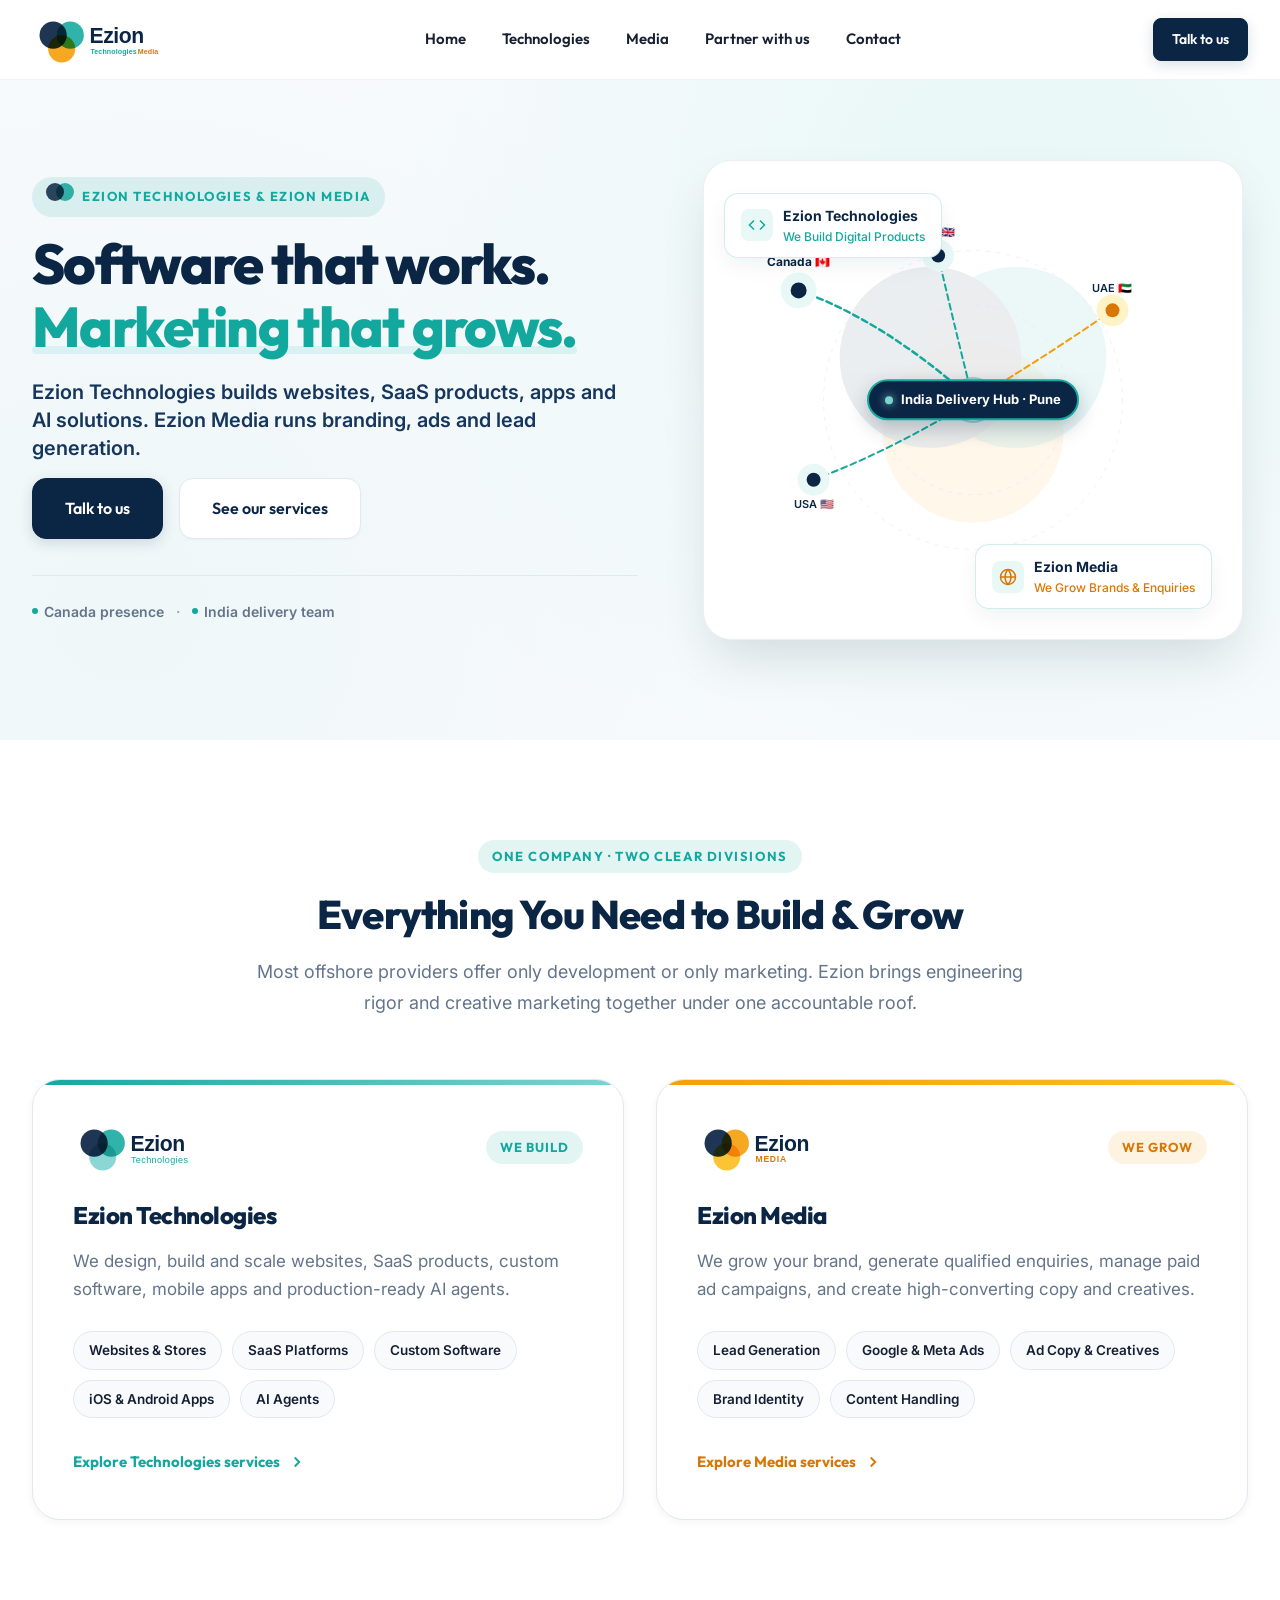
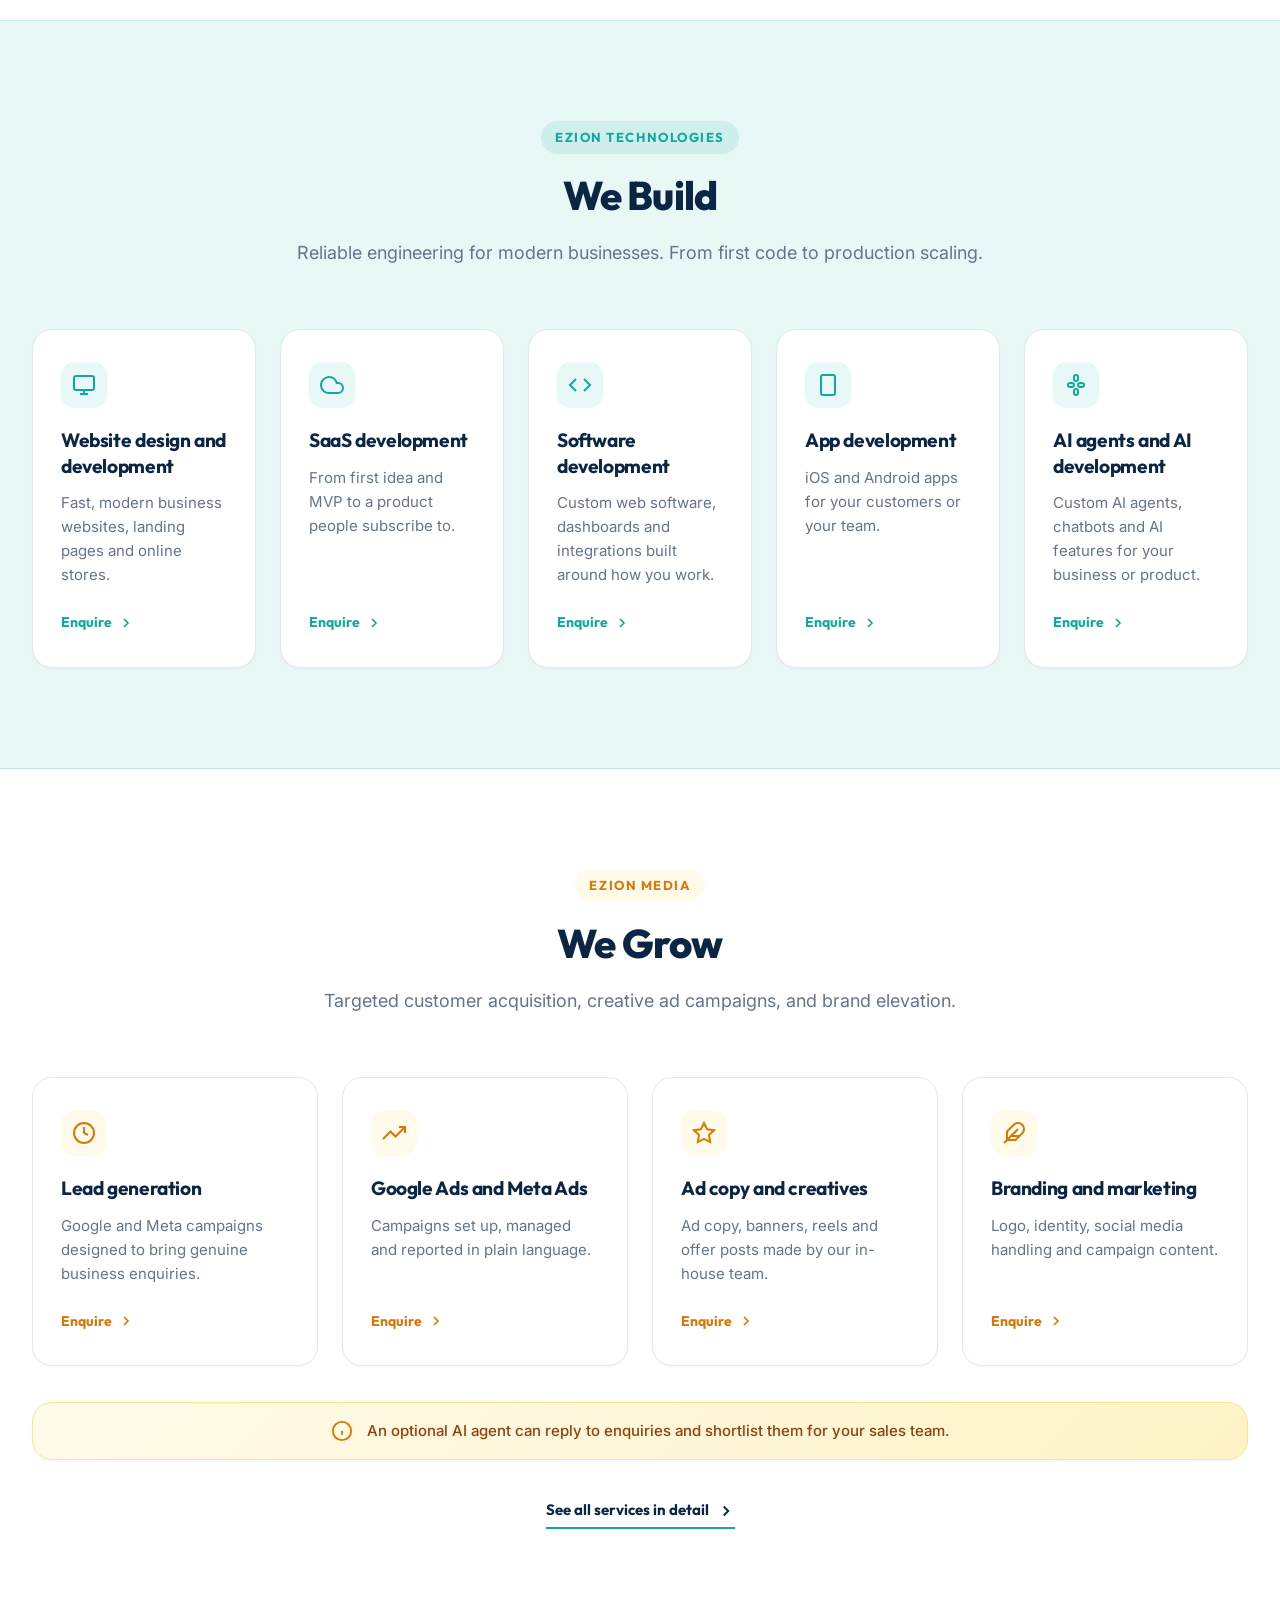
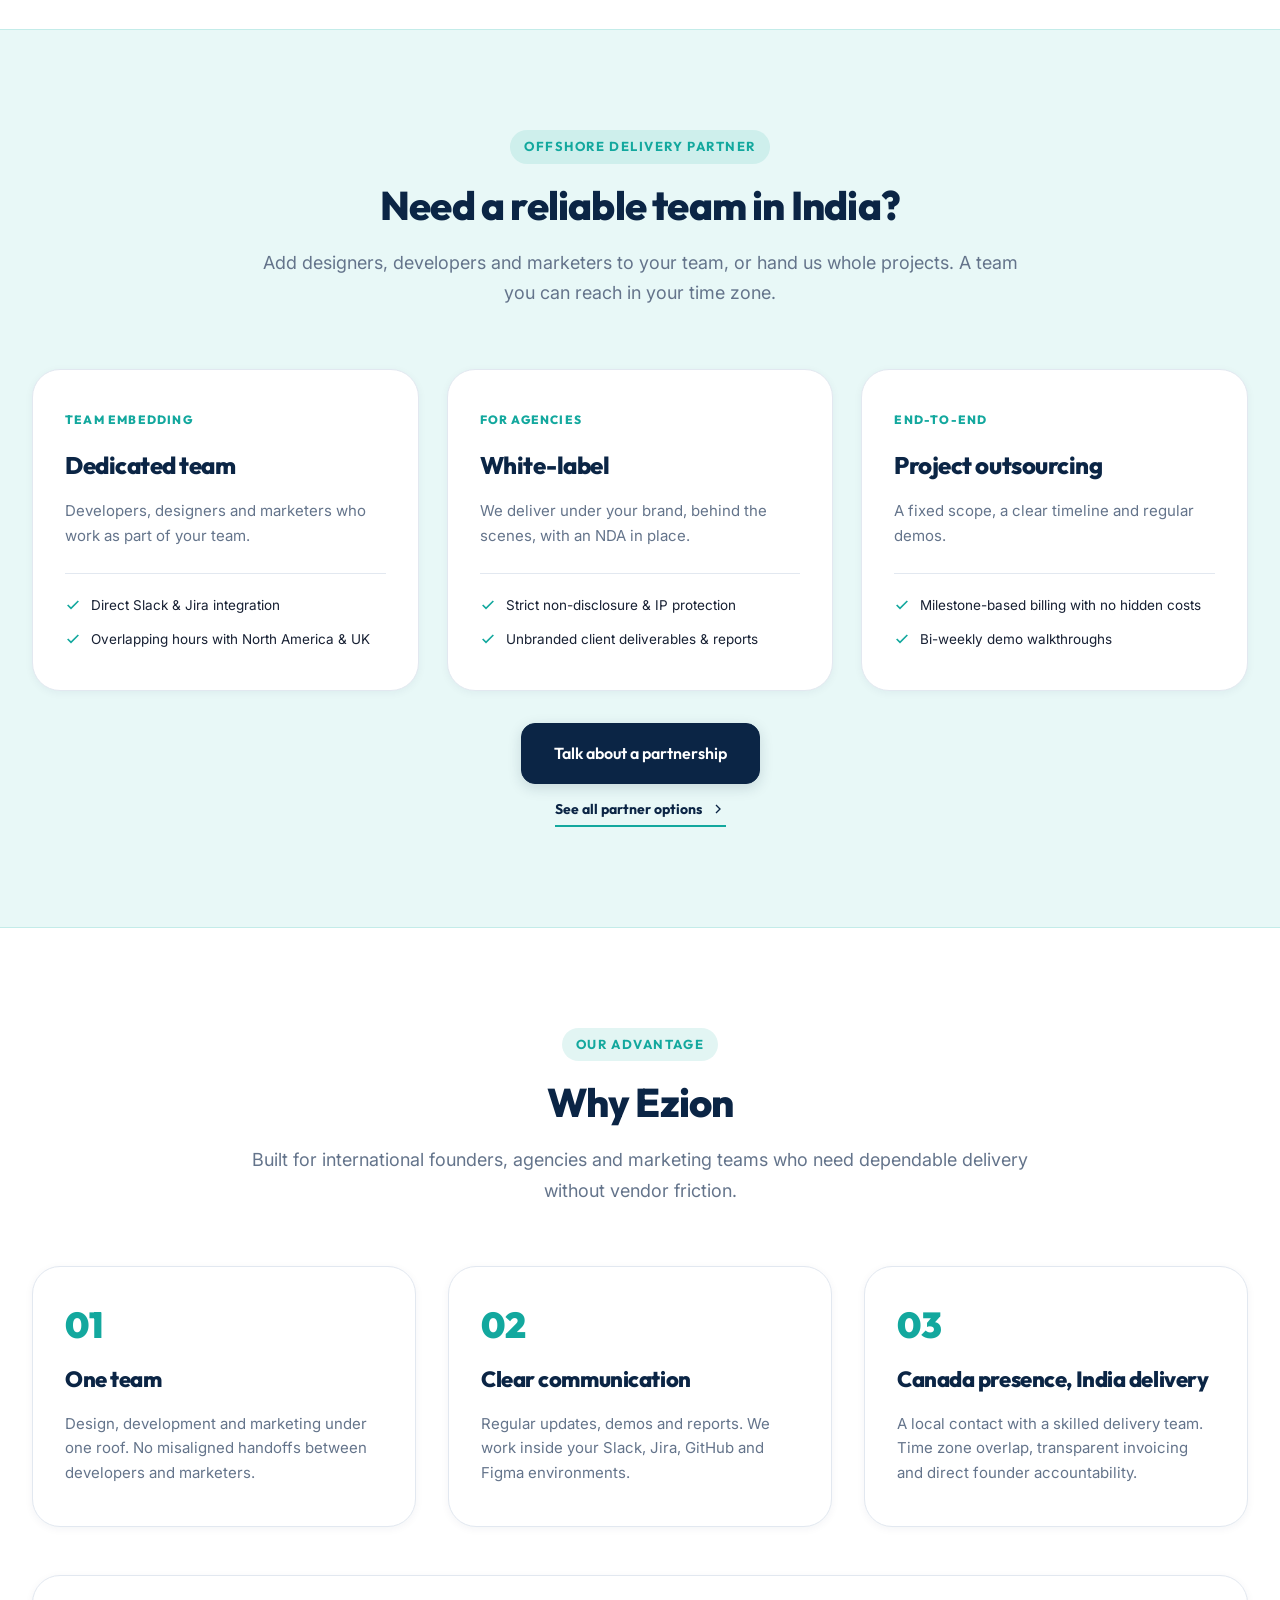
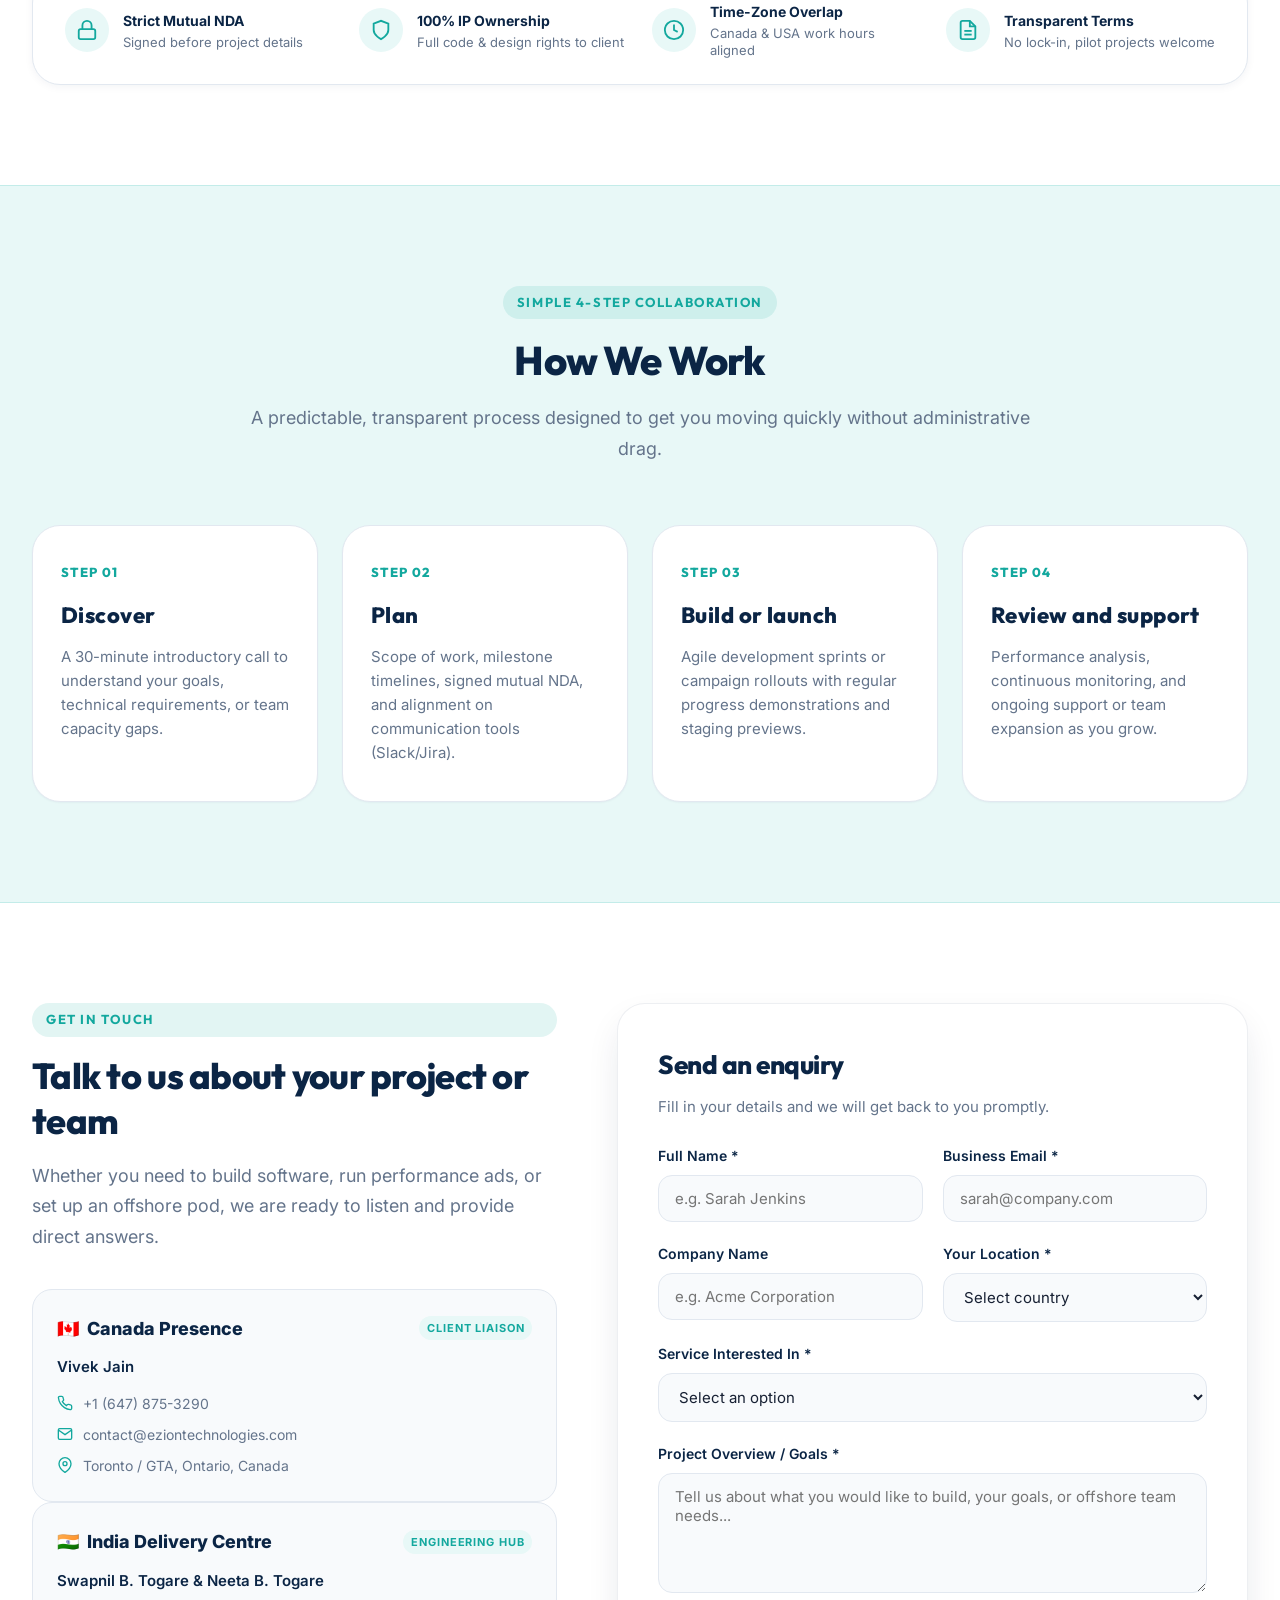
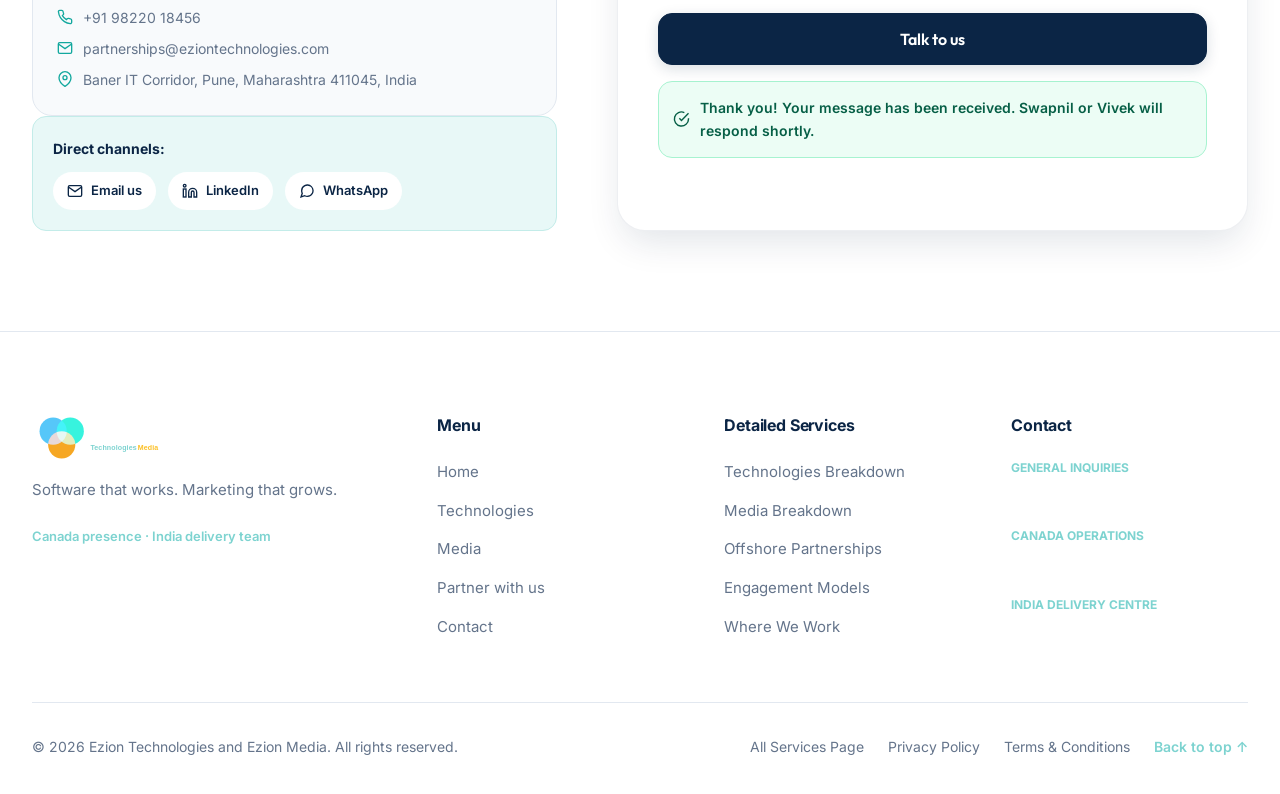
==== commit da1894e8: "feat: simplify homepage and add detailed services page per brief - Restructure homepage into 8 clear" ====
--- a/index.html
+++ b/index.html
@@ -3,20 +3,20 @@
 <head>
   <meta charset="UTF-8">
   <meta name="viewport" content="width=device-width, initial-scale=1.0">
-  <title>Ezion Technologies | Branding, Marketing & Technology. Delivered Globally.</title>
-  <meta name="description" content="Your trusted offshore partner for creative, marketing, and technology solutions. Serving clients across Canada, USA, UAE, and UK with an India-based delivery center.">
-  <meta name="keywords" content="Ezion Technologies, offshore development, branding agency, AI automation, custom software, digital marketing, India delivery center, Canada presence">
+  <title>Ezion Technologies & Media | Software That Works. Marketing That Grows.</title>
+  <meta name="description" content="Ezion Technologies builds websites, SaaS, apps and AI solutions. Ezion Media drives lead generation, ads, and branding. Canada presence with India delivery.">
+  <meta name="keywords" content="Ezion Technologies, Ezion Media, offshore software development, digital marketing, AI agents, SaaS development, app development, India delivery team, Canada presence">
   <meta name="theme-color" content="#0B2545">
 
   <!-- Open Graph -->
-  <meta property="og:title" content="Ezion Technologies | Branding, Marketing & Technology">
-  <meta property="og:description" content="Your trusted offshore partner for creative, marketing, and technology solutions.">
+  <meta property="og:title" content="Ezion Technologies & Media | Software That Works. Marketing That Grows.">
+  <meta property="og:description" content="Ezion Technologies builds websites, SaaS, apps and AI solutions. Ezion Media runs branding, ads and lead generation.">
   <meta property="og:type" content="website">
 
   <!-- Favicon -->
   <link rel="icon" type="image/svg+xml" href="assets/favicon.svg">
 
-  <!-- Google Fonts: Outfit (Display/Headings) & Inter (Body/UI) -->
+  <!-- Google Fonts: Outfit (Display & Headings) + Inter (Body & UI) -->
   <link rel="preconnect" href="https://fonts.googleapis.com">
   <link rel="preconnect" href="https://fonts.gstatic.com" crossorigin>
   <link href="https://fonts.googleapis.com/css2?family=Inter:ital,opsz,wght@0,14..32,300;0,14..32,400;0,14..32,500;0,14..32,600;0,14..32,700;1,14..32,400&family=Outfit:wght@400;500;600;700;800;900&display=swap" rel="stylesheet">
@@ -27,26 +27,26 @@
 <body>
 
   <!-- ==========================================================================
-       1. STICKY HEADER
+       HEADER: 5 MENU ITEMS ONLY + GET A QUOTE BUTTON
        ========================================================================== -->
   <header class="site-header" id="top">
     <div class="container header-inner">
-      <a href="#top" class="logo-wrapper" aria-label="Ezion Technologies Homepage">
-        <img src="assets/logo.svg" alt="Ezion Technologies" class="logo-img" width="180" height="60">
+      <a href="#top" class="logo-wrapper" aria-label="Ezion Technologies & Media">
+        <img src="assets/logo-ezion.svg" alt="Ezion Technologies & Media" class="logo-img" width="180" height="52">
       </a>
 
-      <!-- Desktop Navigation Menu -->
+      <!-- Desktop Navigation Menu (5 items only) -->
       <nav class="nav-menu" aria-label="Primary Navigation">
-        <a href="#services" class="nav-link">Services</a>
-        <a href="#offshore" class="nav-link">Offshore</a>
-        <a href="#why-ezion" class="nav-link">Why Ezion</a>
-        <a href="#process" class="nav-link">Process</a>
+        <a href="#top" class="nav-link active">Home</a>
+        <a href="#technologies" class="nav-link">Technologies</a>
+        <a href="#media" class="nav-link">Media</a>
+        <a href="#partner" class="nav-link">Partner with us</a>
         <a href="#contact" class="nav-link">Contact</a>
       </nav>
 
       <!-- Header CTA & Mobile Hamburger -->
       <div class="header-cta-group">
-        <a href="#contact" class="btn btn-primary btn-sm btn-open-quote">Get a Quote</a>
+        <a href="#contact" class="btn btn-primary btn-sm">Talk to us</a>
         <button class="mobile-nav-toggle" aria-label="Open mobile navigation" aria-expanded="false">
           <svg viewBox="0 0 24 24" fill="none" stroke="currentColor" stroke-width="2" stroke-linecap="round" stroke-linejoin="round">
             <line x1="3" y1="12" x2="21" y2="12"></line>
@@ -57,183 +57,136 @@
       </div>
     </div>
 
-    <!-- Mobile Drawer Navigation -->
+    <!-- Mobile Navigation Drawer -->
     <div class="mobile-menu-drawer">
-      <a href="#services" class="nav-link">Services</a>
-      <a href="#offshore" class="nav-link">Offshore</a>
-      <a href="#why-ezion" class="nav-link">Why Ezion</a>
-      <a href="#process" class="nav-link">Process</a>
+      <a href="#top" class="nav-link">Home</a>
+      <a href="#technologies" class="nav-link">Technologies</a>
+      <a href="#media" class="nav-link">Media</a>
+      <a href="#partner" class="nav-link">Partner with us</a>
       <a href="#contact" class="nav-link">Contact</a>
-      <a href="#contact" class="btn btn-primary btn-open-quote" style="width: 100%; margin-top: 8px;">Get a Quote</a>
+      <a href="services.html" class="nav-link" style="color: var(--primary-teal);">Detailed Services Page →</a>
+      <a href="#contact" class="btn btn-primary" style="width: 100%; margin-top: 12px;">Talk to us</a>
     </div>
   </header>
 
   <main>
     <!-- ==========================================================================
-         2. HERO SECTION
+         SECTION 1: HERO
          ========================================================================== -->
     <section class="hero-section" id="hero">
       <div class="container hero-grid">
-        <!-- Hero Left Column -->
         <div class="hero-content">
           <div class="eyebrow">
             <span class="motif-circles"></span>
-            GLOBAL BRANDING • MARKETING • TECHNOLOGY
+            EZION TECHNOLOGIES &amp; EZION MEDIA
           </div>
 
           <h1 class="hero-headline">
-            Branding, Marketing & Technology. <br>
-            <span class="text-teal">Delivered Globally.</span>
+            Software that works. <br>
+            <span class="text-teal">Marketing that grows.</span>
           </h1>
 
           <p class="hero-supporting">
-            Your trusted offshore partner for creative, marketing and technology solutions.
+            Ezion Technologies builds websites, SaaS products, apps and AI solutions. Ezion Media runs branding, ads and lead generation.
           </p>
 
-          <p class="hero-body">
-            Helping businesses across Canada, USA, UAE and UK build stronger brands, accelerate digital growth and scale technology with a reliable India-based delivery team.
-          </p>
-
           <div class="hero-cta-group">
-            <a href="#contact" class="btn btn-primary btn-lg">Get a Free Consultation</a>
-            <a href="#services" class="btn btn-secondary btn-lg">Explore Services</a>
-          </div>
-
-          <!-- Hero Trust Statement -->
+            <a href="#contact" class="btn btn-primary btn-lg">Talk to us</a>
+            <a href="#divisions" class="btn btn-secondary btn-lg">See our services</a>
+          </div>
+
+          <!-- Small line under buttons -->
           <div class="hero-trust-statement">
             <span class="hero-trust-badge">
-              <span class="trust-dot"></span> Canada Presence
+              <span class="trust-dot"></span> Canada presence
             </span>
-            <span>•</span>
+            <span style="color: var(--text-muted);">·</span>
             <span class="hero-trust-badge">
-              <span class="trust-dot"></span> India Delivery Centre
+              <span class="trust-dot"></span> India delivery team
             </span>
-            <span>•</span>
-            <span class="hero-trust-badge">
-              <span class="trust-dot"></span> Global Collaboration
-            </span>
-          </div>
-        </div>
-
-        <!-- Hero Right Column: Abstract Global Network Visualization -->
+          </div>
+        </div>
+
+        <!-- Hero Right Column: Clean Interactive Hub & Capabilities Display -->
         <div class="hero-visual-wrapper">
           <div class="network-artboard">
-            <!-- Overlapping circles motif subtle background -->
             <svg class="artboard-motif" viewBox="0 0 300 300" fill="none">
               <circle cx="110" cy="110" r="85" fill="#0B2545" />
               <circle cx="190" cy="110" r="85" fill="#13A89E" />
-              <circle cx="150" cy="180" r="85" fill="#7DD3D0" />
+              <circle cx="150" cy="180" r="85" fill="#F59E0B" />
             </svg>
 
-            <!-- Network Vector Map and Arcs -->
-            <svg class="network-svg" viewBox="0 0 540 480" fill="none">
-              <!-- Coordinate Grid Hint -->
-              <circle cx="270" cy="240" r="160" stroke="#E2E8F0" stroke-width="1" stroke-dasharray="4 6" opacity="0.6" />
-              <circle cx="270" cy="240" r="100" stroke="#E2E8F0" stroke-width="1" stroke-dasharray="4 6" opacity="0.6" />
-
-              <!-- Connection Bezier Curves from World Hubs into Central India Delivery Node -->
-              <!-- Canada to India -->
-              <path class="connection-line" d="M 85 110 Q 180 140 270 240" stroke="#13A89E" stroke-width="2" stroke-linecap="round" />
-              <!-- USA to India -->
-              <path class="connection-line" d="M 100 290 Q 185 270 270 240" stroke="#13A89E" stroke-width="2" stroke-linecap="round" />
-              <!-- UK to India -->
-              <path class="connection-line" d="M 230 75 Q 250 150 270 240" stroke="#13A89E" stroke-width="2" stroke-linecap="round" />
-              <!-- UAE to India -->
-              <path class="connection-line" d="M 400 130 Q 340 180 270 240" stroke="#13A89E" stroke-width="2" stroke-linecap="round" />
-
-              <!-- Node: Canada (x:85, y:110) -->
-              <g class="interactive-node" data-city="Canada" data-info="Client Advisory, Timezone Alignment & Strategic Account Presence">
-                <circle cx="85" cy="110" r="16" fill="#E8F8F7" />
-                <circle cx="85" cy="110" r="8" fill="#0B2545" class="node-circle" />
-                <text x="85" y="90" text-anchor="middle" font-size="11" font-weight="700" fill="#0B2545">Canada</text>
+            <!-- Network Vector: Canada to India Delivery Connection -->
+            <svg class="network-svg" viewBox="0 0 540 460" fill="none">
+              <!-- Latitude/Longitude Guides -->
+              <circle cx="270" cy="230" r="150" stroke="#E2E8F0" stroke-width="1" stroke-dasharray="4 6" opacity="0.6" />
+              <circle cx="270" cy="230" r="95" stroke="#E2E8F0" stroke-width="1" stroke-dasharray="4 6" opacity="0.6" />
+
+              <!-- Active connection lines -->
+              <path class="connection-line" d="M 95 120 Q 180 150 270 230" stroke="#13A89E" stroke-width="2.5" stroke-linecap="round" />
+              <path class="connection-line" d="M 110 310 Q 190 280 270 230" stroke="#13A89E" stroke-width="2" stroke-linecap="round" />
+              <path class="connection-line" d="M 235 85 Q 250 150 270 230" stroke="#13A89E" stroke-width="2" stroke-linecap="round" />
+              <path class="connection-line" d="M 410 140 Q 345 185 270 230" stroke="#F59E0B" stroke-width="2" stroke-linecap="round" />
+
+              <!-- Node: Canada (Client Liaison & Advisory) -->
+              <g class="interactive-node" data-city="Canada" data-info="Local client advisory, time zone alignment, and contract liaison in Toronto.">
+                <circle cx="95" cy="120" r="18" fill="#E8F8F7" />
+                <circle cx="95" cy="120" r="8" fill="#0B2545" class="node-circle" />
+                <text x="95" y="96" text-anchor="middle" font-size="12" font-weight="700" fill="#0B2545">Canada 🇨🇦</text>
               </g>
 
-              <!-- Node: USA (x:100, y:290) -->
-              <g class="interactive-node" data-city="USA" data-info="Enterprise Technology & Scale Marketing Clients">
-                <circle cx="100" cy="290" r="16" fill="#E8F8F7" />
-                <circle cx="100" cy="290" r="8" fill="#0B2545" class="node-circle" />
-                <text x="100" y="322" text-anchor="middle" font-size="11" font-weight="700" fill="#0B2545">USA</text>
+              <!-- Node: USA -->
+              <g class="interactive-node" data-city="USA" data-info="SaaS development, mobile applications & performance marketing clients.">
+                <circle cx="110" cy="310" r="16" fill="#E8F8F7" />
+                <circle cx="110" cy="310" r="7" fill="#0B2545" class="node-circle" />
+                <text x="110" y="338" text-anchor="middle" font-size="11" font-weight="600" fill="#0B2545">USA 🇺🇸</text>
               </g>
 
-              <!-- Node: UK (x:230, y:75) -->
-              <g class="interactive-node" data-city="UK" data-info="White-Label Digital & Agency Offshore Teams">
-                <circle cx="230" cy="75" r="16" fill="#E8F8F7" />
-                <circle cx="230" cy="75" r="8" fill="#0B2545" class="node-circle" />
-                <text x="230" y="55" text-anchor="middle" font-size="11" font-weight="700" fill="#0B2545">UK (London)</text>
+              <!-- Node: UK -->
+              <g class="interactive-node" data-city="UK" data-info="White-label agency development and full-funnel digital marketing.">
+                <circle cx="235" cy="85" r="16" fill="#E8F8F7" />
+                <circle cx="235" cy="85" r="7" fill="#0B2545" class="node-circle" />
+                <text x="235" y="65" text-anchor="middle" font-size="11" font-weight="600" fill="#0B2545">UK 🇬🇧</text>
               </g>
 
-              <!-- Node: UAE (x:400, y:130) -->
-              <g class="interactive-node" data-city="UAE" data-info="FinTech, E-commerce & AI Automation Deployments">
-                <circle cx="400" cy="130" r="16" fill="#E8F8F7" />
-                <circle cx="400" cy="130" r="8" fill="#0B2545" class="node-circle" />
-                <text x="400" y="112" text-anchor="middle" font-size="11" font-weight="700" fill="#0B2545">UAE (Dubai)</text>
+              <!-- Node: UAE -->
+              <g class="interactive-node" data-city="UAE" data-info="High-growth ecommerce, custom portals & AI automation.">
+                <circle cx="410" cy="140" r="16" fill="#FEF3C7" />
+                <circle cx="410" cy="140" r="7" fill="#D97706" class="node-circle" />
+                <text x="410" y="122" text-anchor="middle" font-size="11" font-weight="600" fill="#0B2545">UAE 🇦🇪</text>
               </g>
 
-              <!-- Central Node: India Delivery Centre (x:270, y:240) -->
-              <g class="interactive-node" data-city="India" data-info="Primary Delivery Engine: Creative, Engineering & Dedicated Ops">
-                <!-- Pulse rings -->
-                <circle cx="270" cy="240" r="14" fill="#13A89E" opacity="0.3" class="node-pulse" />
-                <circle cx="270" cy="240" r="20" stroke="#13A89E" stroke-width="2" fill="none" opacity="0.4" />
-                <circle cx="270" cy="240" r="12" fill="#0B2545" stroke="#FFFFFF" stroke-width="2" />
+              <!-- Center Hub: India Delivery Team -->
+              <g class="interactive-node" data-city="India" data-info="Dedicated engineers, product designers, and performance marketers in Pune.">
+                <circle cx="270" cy="230" r="16" fill="#13A89E" opacity="0.3" class="node-pulse" />
+                <circle cx="270" cy="230" r="22" stroke="#13A89E" stroke-width="2" fill="none" opacity="0.4" />
+                <circle cx="270" cy="230" r="12" fill="#0B2545" stroke="#FFFFFF" stroke-width="2" />
               </g>
             </svg>
 
-            <!-- Central Hub Badge -->
             <div class="central-hub-tag">
               <span class="pulse-dot"></span>
-              India Delivery Hub
-            </div>
-
-            <!-- Floating Context Badges -->
+              India Delivery Hub · Pune
+            </div>
+
+            <!-- Authentic Trust Badges on the Hero Graphic -->
             <div class="floating-card card-branding">
-              <div class="floating-icon">
-                <svg viewBox="0 0 24 24" fill="none" stroke="currentColor" stroke-width="2" stroke-linecap="round" stroke-linejoin="round">
-                  <path d="M12 2l3.09 6.26L22 9.27l-5 4.87 1.18 6.88L12 17.77l-6.18 3.25L7 14.14 2 9.27l6.91-1.01L12 2z"></path>
-                </svg>
+              <div class="floating-icon" style="color: var(--primary-teal);">
+                <svg viewBox="0 0 24 24" fill="none" stroke="currentColor" stroke-width="2"><polyline points="16 18 22 12 16 6"></polyline><polyline points="8 6 2 12 8 18"></polyline></svg>
               </div>
               <div>
-                <div>Branding</div>
-                <div class="floating-meta">+45% Recall</div>
-              </div>
-            </div>
-
-            <div class="floating-card card-ai">
-              <div class="floating-icon">
-                <svg viewBox="0 0 24 24" fill="none" stroke="currentColor" stroke-width="2" stroke-linecap="round" stroke-linejoin="round">
-                  <path d="M21 16V8a2 2 0 0 0-1-1.73l-7-4a2 2 0 0 0-2 0l-7 4A2 2 0 0 0 3 8v8a2 2 0 0 0 1 1.73l7 4a2 2 0 0 0 2 0l7-4A2 2 0 0 0 21 16z"></path>
-                  <polyline points="3.27 6.96 12 12.01 20.73 6.96"></polyline>
-                  <line x1="12" y1="22.08" x2="12" y2="12"></line>
-                </svg>
+                <div style="font-weight: 700; color: var(--primary-navy);">Ezion Technologies</div>
+                <div class="floating-meta" style="color: var(--primary-teal);">We Build Digital Products</div>
+              </div>
+            </div>
+
+            <div class="floating-card card-marketing">
+              <div class="floating-icon" style="color: var(--accent-amber-hover);">
+                <svg viewBox="0 0 24 24" fill="none" stroke="currentColor" stroke-width="2"><circle cx="12" cy="12" r="10"></circle><path d="M12 2a14.5 14.5 0 0 0 0 20 14.5 14.5 0 0 0 0-20"></path><path d="M2 12h20"></path></svg>
               </div>
               <div>
-                <div>AI Automation</div>
-                <div class="floating-meta">85% Faster Ops</div>
-              </div>
-            </div>
-
-            <div class="floating-card card-web">
-              <div class="floating-icon">
-                <svg viewBox="0 0 24 24" fill="none" stroke="currentColor" stroke-width="2" stroke-linecap="round" stroke-linejoin="round">
-                  <polyline points="16 18 22 12 16 6"></polyline>
-                  <polyline points="8 6 2 12 8 18"></polyline>
-                </svg>
-              </div>
-              <div>
-                <div>Web Development</div>
-                <div class="floating-meta">99.9% Uptime</div>
-              </div>
-            </div>
-
-            <div class="floating-card card-marketing">
-              <div class="floating-icon">
-                <svg viewBox="0 0 24 24" fill="none" stroke="currentColor" stroke-width="2" stroke-linecap="round" stroke-linejoin="round">
-                  <polyline points="23 6 13.5 15.5 8.5 10.5 1 18"></polyline>
-                  <polyline points="17 6 23 6 23 12"></polyline>
-                </svg>
-              </div>
-              <div>
-                <div>Digital Marketing</div>
-                <div class="floating-meta">3.8x ROAS Avg</div>
+                <div style="font-weight: 700; color: var(--primary-navy);">Ezion Media</div>
+                <div class="floating-meta" style="color: var(--accent-amber-hover);">We Grow Brands &amp; Enquiries</div>
               </div>
             </div>
           </div>
@@ -242,418 +195,72 @@
     </section>
 
     <!-- ==========================================================================
-         3. TRUST / VALUE STRIP
+         SECTION 2: TWO DIVISION CARDS (TECHNOLOGIES & MEDIA)
          ========================================================================== -->
-    <div class="trust-strip">
-      <div class="container">
-        <div class="trust-grid">
-          <div class="trust-item">
-            <div class="trust-icon-box">
-              <svg viewBox="0 0 24 24" fill="none" stroke="currentColor" stroke-width="2" stroke-linecap="round" stroke-linejoin="round">
-                <path d="M12 20h9"></path>
-                <path d="M16.5 3.5a2.121 2.121 0 0 1 3 3L7 19l-4 1 1-4L16.5 3.5z"></path>
-              </svg>
-            </div>
-            <div class="trust-item-title">Creative + Technical Expertise</div>
-          </div>
-
-          <div class="trust-item">
-            <div class="trust-icon-box">
-              <svg viewBox="0 0 24 24" fill="none" stroke="currentColor" stroke-width="2" stroke-linecap="round" stroke-linejoin="round">
-                <polygon points="12 2 15.09 8.26 22 9.27 17 14.14 18.18 21.02 12 17.77 5.82 21.02 7 14.14 2 9.27 8.91 8.26 12 2"></polygon>
-              </svg>
-            </div>
-            <div class="trust-item-title">India Delivery Advantage</div>
-          </div>
-
-          <div class="trust-item">
-            <div class="trust-icon-box">
-              <svg viewBox="0 0 24 24" fill="none" stroke="currentColor" stroke-width="2" stroke-linecap="round" stroke-linejoin="round">
-                <circle cx="12" cy="12" r="10"></circle>
-                <line x1="2" y1="12" x2="22" y2="12"></line>
-                <path d="M12 2a15.3 15.3 0 0 1 4 10 15.3 15.3 0 0 1-4 10 15.3 15.3 0 0 1-4-10 15.3 15.3 0 0 1 4-10z"></path>
-              </svg>
-            </div>
-            <div class="trust-item-title">Global Client Support</div>
-          </div>
-
-          <div class="trust-item">
-            <div class="trust-icon-box">
-              <svg viewBox="0 0 24 24" fill="none" stroke="currentColor" stroke-width="2" stroke-linecap="round" stroke-linejoin="round">
-                <rect x="2" y="7" width="20" height="14" rx="2" ry="2"></rect>
-                <path d="M16 21V5a2 2 0 0 0-2-2h-4a2 2 0 0 0-2 2v16"></path>
-              </svg>
-            </div>
-            <div class="trust-item-title">Scalable Engagement Models</div>
-          </div>
-        </div>
-      </div>
-    </div>
-
-    <!-- ==========================================================================
-         4. ABOUT EZION
-         ========================================================================== -->
-    <section class="section about-section" id="about">
-      <div class="container">
-        <div class="about-grid">
-          <!-- Text column -->
-          <div>
-            <div class="eyebrow">
-              <span class="motif-circles"></span>
-              WHO WE ARE
-            </div>
-            <h2 class="section-title">
-              One Partner. <br>Creative Thinking. Technical Execution.
-            </h2>
-            <div class="about-content">
-              <p>
-                Ezion Technologies brings branding, marketing and technology together under one roof. We combine creative thinking with strong technical execution to help businesses build, launch and scale.
-              </p>
-              
-              <div class="about-highlight-box">
-                <p>
-                  <strong>International Bridge:</strong> With a Canada presence and an India-based delivery centre, Ezion helps international businesses access reliable, cost-effective and scalable talent without sacrificing accountability.
-                </p>
-              </div>
-            </div>
-          </div>
-
-          <!-- Graphic feature card -->
-          <div>
-            <div class="about-graphic-card">
-              <h3 style="font-size: 1.25rem; font-weight: 800; color: var(--primary-navy); margin-bottom: 20px; position: relative; z-index: 1;">
-                The Ezion Advantage
-              </h3>
-              <div class="brand-pillar-list">
-                <div class="brand-pillar">
-                  <div class="pillar-bullet">01</div>
-                  <div>
-                    <div class="pillar-title">Unified Vision</div>
-                    <div class="pillar-desc">No disconnect between designers who dream and engineers who execute.</div>
-                  </div>
-                </div>
-
-                <div class="brand-pillar">
-                  <div class="pillar-bullet">02</div>
-                  <div>
-                    <div class="pillar-title">Cost & Scale Efficiency</div>
-                    <div class="pillar-desc">Substantial margin advantage for growing brands and agencies worldwide.</div>
-                  </div>
-                </div>
-
-                <div class="brand-pillar">
-                  <div class="pillar-bullet">03</div>
-                  <div>
-                    <div class="pillar-title">Governance & Protection</div>
-                    <div class="pillar-desc">Strict IP safeguards, strict confidentiality agreements & dedicated PMs.</div>
-                  </div>
-                </div>
-              </div>
-            </div>
-          </div>
-        </div>
-
-        <!-- Stats Section -->
-        <div class="stats-banner">
-          <div class="stat-item">
-            <div class="stat-number">
-              <span class="counter-val" data-target="50">50</span>
-              <span class="stat-suffix">+</span>
-            </div>
-            <div class="stat-label">Projects Delivered</div>
-          </div>
-
-          <div class="stat-item">
-            <div class="stat-number">
-              <span class="counter-val" data-target="10">10</span>
-              <span class="stat-suffix">+</span>
-            </div>
-            <div class="stat-label">Countries Served</div>
-          </div>
-
-          <div class="stat-item">
-            <div class="stat-number">
-              <span class="counter-val" data-target="8">8</span>
-              <span class="stat-suffix">+</span>
-            </div>
-            <div class="stat-label">Years of Experience</div>
-          </div>
-
-          <div class="stat-item">
-            <div class="stat-number">
-              <span class="counter-val" data-target="30">30</span>
-              <span class="stat-suffix">+</span>
-            </div>
-            <div class="stat-label">Specialists in Team</div>
-          </div>
-        </div>
-      </div>
-    </section>
-
-    <!-- ==========================================================================
-         5. SERVICES SECTION
-         ========================================================================== -->
-    <section class="section services-section" id="services">
+    <section class="section section-white" id="divisions">
       <div class="container">
         <div class="section-header">
-          <div class="eyebrow">
-            <span class="motif-circles"></span>
-            OUR CAPABILITIES
-          </div>
-          <h2 class="section-title">Everything You Need to Build, Market & Scale.</h2>
+          <div class="eyebrow">ONE COMPANY · TWO CLEAR DIVISIONS</div>
+          <h2 class="section-title">Everything You Need to Build &amp; Grow</h2>
           <p class="section-subtitle">
-            From brand identity to AI automation, our multidisciplinary team helps you move seamlessly from idea to flawless execution.
+            Most offshore providers offer only development or only marketing. Ezion brings engineering rigor and creative marketing together under one accountable roof.
           </p>
         </div>
 
-        <!-- Filter Tabs -->
-        <div class="services-tabs-nav">
-          <button class="tab-btn active" data-filter="all">All Services</button>
-          <button class="tab-btn" data-filter="branding">Branding & Marketing</button>
-          <button class="tab-btn" data-filter="tech">IT & Technology</button>
-        </div>
-
-        <!-- CATEGORY 01: Branding & Marketing -->
-        <div class="category-header" data-category="branding">
-          <span class="category-tag">Category 01</span>
-          <h3 class="category-title">Branding & Marketing</h3>
-        </div>
-
-        <div class="services-grid" id="services-grid-1">
-          <!-- Card 1 -->
-          <div class="service-card" data-category="branding">
-            <div class="service-card-icon">
-              <svg viewBox="0 0 24 24" fill="none" stroke="currentColor" stroke-width="2" stroke-linecap="round" stroke-linejoin="round">
-                <circle cx="12" cy="12" r="10"></circle>
-                <circle cx="12" cy="12" r="4"></circle>
-                <line x1="4.93" y1="4.93" x2="9.17" y2="9.17"></line>
-                <line x1="14.83" y1="14.83" x2="19.07" y2="19.07"></line>
-                <line x1="14.83" y1="9.17" x2="19.07" y2="4.93"></line>
-                <line x1="4.93" y1="19.07" x2="9.17" y2="14.83"></line>
-              </svg>
-            </div>
-            <h4 class="service-card-title">Brand Identity</h4>
-            <p class="service-card-desc">
-              Build a distinctive brand with strategy, identity and visual systems that leave an enduring impression.
-            </p>
-            <a href="#contact" class="service-card-link">
-              Enquire about branding
-              <svg viewBox="0 0 24 24" fill="none" stroke="currentColor" stroke-width="2"><polyline points="9 18 15 12 9 6"></polyline></svg>
-            </a>
-          </div>
-
-          <!-- Card 2 -->
-          <div class="service-card" data-category="branding">
-            <div class="service-card-icon">
-              <svg viewBox="0 0 24 24" fill="none" stroke="currentColor" stroke-width="2" stroke-linecap="round" stroke-linejoin="round">
-                <path d="M18 2h-3a5 5 0 0 0-5 5v3H7v4h3v8h4v-8h3l1-4h-4V7a1 1 0 0 1 1-1h3z"></path>
-              </svg>
-            </div>
-            <h4 class="service-card-title">Social Media Management</h4>
-            <p class="service-card-desc">
-              Consistent social presence designed to engage, build social proof and grow your audience across major channels.
-            </p>
-            <a href="#contact" class="service-card-link">
-              Enquire about social
-              <svg viewBox="0 0 24 24" fill="none" stroke="currentColor" stroke-width="2"><polyline points="9 18 15 12 9 6"></polyline></svg>
-            </a>
-          </div>
-
-          <!-- Card 3 -->
-          <div class="service-card" data-category="branding">
-            <div class="service-card-icon">
-              <svg viewBox="0 0 24 24" fill="none" stroke="currentColor" stroke-width="2" stroke-linecap="round" stroke-linejoin="round">
-                <rect x="2" y="2" width="20" height="20" rx="2.18" ry="2.18"></rect>
-                <line x1="7" y1="2" x2="7" y2="22"></line>
-                <line x1="17" y1="2" x2="17" y2="22"></line>
-                <line x1="2" y1="12" x2="22" y2="12"></line>
-                <line x1="2" y1="7" x2="7" y2="7"></line>
-                <line x1="2" y1="17" x2="7" y2="17"></line>
-                <line x1="17" y1="17" x2="22" y2="17"></line>
-                <line x1="17" y1="7" x2="22" y2="7"></line>
-              </svg>
-            </div>
-            <h4 class="service-card-title">Content Production</h4>
-            <p class="service-card-desc">
-              Graphics, videos, reels, copywriting and high-impact multi-channel campaign content produced at scale.
-            </p>
-            <a href="#contact" class="service-card-link">
-              Enquire about content
-              <svg viewBox="0 0 24 24" fill="none" stroke="currentColor" stroke-width="2"><polyline points="9 18 15 12 9 6"></polyline></svg>
-            </a>
-          </div>
-
-          <!-- Card 4 -->
-          <div class="service-card" data-category="branding">
-            <div class="service-card-icon">
-              <svg viewBox="0 0 24 24" fill="none" stroke="currentColor" stroke-width="2" stroke-linecap="round" stroke-linejoin="round">
-                <line x1="12" y1="1" x2="12" y2="23"></line>
-                <path d="M17 5H9.5a3.5 3.5 0 0 0 0 7h5a3.5 3.5 0 0 1 0 7H6"></path>
-              </svg>
-            </div>
-            <h4 class="service-card-title">Paid Advertising</h4>
-            <p class="service-card-desc">
-              Performance-focused Meta, Google, LinkedIn and programmatic advertising campaigns tailored for high ROAS.
-            </p>
-            <a href="#contact" class="service-card-link">
-              Enquire about ads
-              <svg viewBox="0 0 24 24" fill="none" stroke="currentColor" stroke-width="2"><polyline points="9 18 15 12 9 6"></polyline></svg>
-            </a>
-          </div>
-
-          <!-- Card 5 -->
-          <div class="service-card" data-category="branding">
-            <div class="service-card-icon">
-              <svg viewBox="0 0 24 24" fill="none" stroke="currentColor" stroke-width="2" stroke-linecap="round" stroke-linejoin="round">
-                <circle cx="11" cy="11" r="8"></circle>
-                <line x1="21" y1="21" x2="16.65" y2="16.65"></line>
-                <line x1="11" y1="8" x2="11" y2="14"></line>
-                <line x1="8" y1="11" x2="14" y2="11"></line>
-              </svg>
-            </div>
-            <h4 class="service-card-title">SEO & Performance Marketing</h4>
-            <p class="service-card-desc">
-              Improve search engine rankings, qualified inbound organic traffic and sustainable digital growth metrics.
-            </p>
-            <a href="#contact" class="service-card-link">
-              Enquire about SEO
-              <svg viewBox="0 0 24 24" fill="none" stroke="currentColor" stroke-width="2"><polyline points="9 18 15 12 9 6"></polyline></svg>
-            </a>
-          </div>
-
-          <!-- Card 6 -->
-          <div class="service-card" data-category="branding">
-            <div class="service-card-icon">
-              <svg viewBox="0 0 24 24" fill="none" stroke="currentColor" stroke-width="2" stroke-linecap="round" stroke-linejoin="round">
-                <path d="M12 2l3.09 6.26L22 9.27l-5 4.87 1.18 6.88L12 17.77l-6.18 3.25L7 14.14 2 9.27l6.91-1.01L12 2z"></path>
-              </svg>
-            </div>
-            <h4 class="service-card-title">Creative & Campaign Design</h4>
-            <p class="service-card-desc">
-              Bespoke campaign concepts, interactive digital collateral, and creative assets designed to capture instant market attention.
-            </p>
-            <a href="#contact" class="service-card-link">
-              Enquire about campaigns
-              <svg viewBox="0 0 24 24" fill="none" stroke="currentColor" stroke-width="2"><polyline points="9 18 15 12 9 6"></polyline></svg>
-            </a>
-          </div>
-        </div>
-
-        <!-- CATEGORY 02: IT & Technology -->
-        <div class="category-header" data-category="tech">
-          <span class="category-tag">Category 02</span>
-          <h3 class="category-title">IT & Technology</h3>
-        </div>
-
-        <div class="services-grid" id="services-grid-2">
-          <!-- Card 7 -->
-          <div class="service-card" data-category="tech">
-            <div class="service-card-icon">
-              <svg viewBox="0 0 24 24" fill="none" stroke="currentColor" stroke-width="2" stroke-linecap="round" stroke-linejoin="round">
-                <rect x="2" y="3" width="20" height="14" rx="2" ry="2"></rect>
-                <line x1="8" y1="21" x2="16" y2="21"></line>
-                <line x1="12" y1="17" x2="12" y2="21"></line>
-              </svg>
-            </div>
-            <h4 class="service-card-title">Website Design & Development</h4>
-            <p class="service-card-desc">
-              High-performance WordPress, custom headless stacks, and e-commerce websites engineered for speed and conversion.
-            </p>
-            <a href="#contact" class="service-card-link">
-              Enquire about web dev
-              <svg viewBox="0 0 24 24" fill="none" stroke="currentColor" stroke-width="2"><polyline points="9 18 15 12 9 6"></polyline></svg>
-            </a>
-          </div>
-
-          <!-- Card 8 -->
-          <div class="service-card" data-category="tech">
-            <div class="service-card-icon">
-              <svg viewBox="0 0 24 24" fill="none" stroke="currentColor" stroke-width="2" stroke-linecap="round" stroke-linejoin="round">
-                <circle cx="12" cy="12" r="10"></circle>
-                <path d="M8 14s1.5 2 4 2 4-2 4-2"></path>
-                <line x1="9" y1="9" x2="9.01" y2="9"></line>
-                <line x1="15" y1="9" x2="15.01" y2="9"></line>
-              </svg>
-            </div>
-            <h4 class="service-card-title">UI/UX Design</h4>
-            <p class="service-card-desc">
-              Clean, intuitive, and human-centered digital experiences crafted methodically around your target users' behavior.
-            </p>
-            <a href="#contact" class="service-card-link">
-              Enquire about UI/UX
-              <svg viewBox="0 0 24 24" fill="none" stroke="currentColor" stroke-width="2"><polyline points="9 18 15 12 9 6"></polyline></svg>
-            </a>
-          </div>
-
-          <!-- Card 9 -->
-          <div class="service-card" data-category="tech">
-            <div class="service-card-icon">
-              <svg viewBox="0 0 24 24" fill="none" stroke="currentColor" stroke-width="2" stroke-linecap="round" stroke-linejoin="round">
-                <polygon points="12 2 2 7 12 12 22 7 12 2"></polygon>
-                <polyline points="2 17 12 22 22 17"></polyline>
-                <polyline points="2 12 12 17 22 12"></polyline>
-              </svg>
-            </div>
-            <h4 class="service-card-title">Custom Software</h4>
-            <p class="service-card-desc">
-              Scalable cloud web applications, robust APIs, and bespoke software architected around your unique business logic.
-            </p>
-            <a href="#contact" class="service-card-link">
-              Enquire about custom apps
-              <svg viewBox="0 0 24 24" fill="none" stroke="currentColor" stroke-width="2"><polyline points="9 18 15 12 9 6"></polyline></svg>
-            </a>
-          </div>
-
-          <!-- Card 10 -->
-          <div class="service-card" data-category="tech">
-            <div class="service-card-icon">
-              <svg viewBox="0 0 24 24" fill="none" stroke="currentColor" stroke-width="2" stroke-linecap="round" stroke-linejoin="round">
-                <rect x="3" y="11" width="18" height="11" rx="2" ry="2"></rect>
-                <path d="M7 11V7a5 5 0 0 1 10 0v4"></path>
-              </svg>
-            </div>
-            <h4 class="service-card-title">AI Agents & Automation</h4>
-            <p class="service-card-desc">
-              AI-powered agents, enterprise chatbots, workflow automation, and intelligent research systems that streamline operations.
-            </p>
-            <a href="#contact" class="service-card-link">
-              Enquire about AI agents
-              <svg viewBox="0 0 24 24" fill="none" stroke="currentColor" stroke-width="2"><polyline points="9 18 15 12 9 6"></polyline></svg>
-            </a>
-          </div>
-
-          <!-- Card 11 -->
-          <div class="service-card" data-category="tech">
-            <div class="service-card-icon">
-              <svg viewBox="0 0 24 24" fill="none" stroke="currentColor" stroke-width="2" stroke-linecap="round" stroke-linejoin="round">
-                <rect x="5" y="2" width="14" height="20" rx="2" ry="2"></rect>
-                <line x1="12" y1="18" x2="12.01" y2="18"></line>
-              </svg>
-            </div>
-            <h4 class="service-card-title">Mobile App Development</h4>
-            <p class="service-card-desc">
-              Modern native and cross-platform mobile experiences built meticulously for iOS and Android with Flutter & React Native.
-            </p>
-            <a href="#contact" class="service-card-link">
-              Enquire about mobile
-              <svg viewBox="0 0 24 24" fill="none" stroke="currentColor" stroke-width="2"><polyline points="9 18 15 12 9 6"></polyline></svg>
-            </a>
-          </div>
-
-          <!-- Card 12 -->
-          <div class="service-card" data-category="tech">
-            <div class="service-card-icon">
-              <svg viewBox="0 0 24 24" fill="none" stroke="currentColor" stroke-width="2" stroke-linecap="round" stroke-linejoin="round">
-                <path d="M14.7 6.3a1 1 0 0 0 0 1.4l1.6 1.6a1 1 0 0 0 1.4 0l3.77-3.77a6 6 0 0 1-7.94 7.94l-6.91 6.91a2.12 2.12 0 0 1-3-3l6.91-6.91a6 6 0 0 1 7.94-7.94l-3.76 3.76z"></path>
-              </svg>
-            </div>
-            <h4 class="service-card-title">Maintenance & Technical Support</h4>
-            <p class="service-card-desc">
-              Reliable ongoing support, security updates, feature improvements, and proactive monitoring with guaranteed SLAs.
-            </p>
-            <a href="#contact" class="service-card-link">
-              Enquire about support
-              <svg viewBox="0 0 24 24" fill="none" stroke="currentColor" stroke-width="2"><polyline points="9 18 15 12 9 6"></polyline></svg>
+        <div class="division-cards-grid">
+          <!-- Division Card 1: Technologies -->
+          <div class="division-card tech">
+            <div class="division-card-header">
+              <div class="division-logo-box">
+                <img src="assets/logo.svg" alt="Ezion Technologies" width="160" height="48">
+              </div>
+              <span class="division-tag tech">WE BUILD</span>
+            </div>
+
+            <h3 class="division-motto">Ezion Technologies</h3>
+            <p class="division-desc">
+              We design, build and scale websites, SaaS products, custom software, mobile apps and production-ready AI agents.
+            </p>
+
+            <div class="division-services-preview">
+              <span class="service-pill-tag">Websites &amp; Stores</span>
+              <span class="service-pill-tag">SaaS Platforms</span>
+              <span class="service-pill-tag">Custom Software</span>
+              <span class="service-pill-tag">iOS &amp; Android Apps</span>
+              <span class="service-pill-tag">AI Agents</span>
+            </div>
+
+            <a href="#technologies" class="division-cta-link">
+              Explore Technologies services
+              <svg viewBox="0 0 24 24" width="18" height="18" fill="none" stroke="currentColor" stroke-width="2.5"><polyline points="9 18 15 12 9 6"></polyline></svg>
+            </a>
+          </div>
+
+          <!-- Division Card 2: Media -->
+          <div class="division-card media">
+            <div class="division-card-header">
+              <div class="division-logo-box">
+                <img src="assets/logo-media.svg" alt="Ezion Media" width="140" height="48">
+              </div>
+              <span class="division-tag media">WE GROW</span>
+            </div>
+
+            <h3 class="division-motto">Ezion Media</h3>
+            <p class="division-desc">
+              We grow your brand, generate qualified enquiries, manage paid ad campaigns, and create high-converting copy and creatives.
+            </p>
+
+            <div class="division-services-preview">
+              <span class="service-pill-tag">Lead Generation</span>
+              <span class="service-pill-tag">Google &amp; Meta Ads</span>
+              <span class="service-pill-tag">Ad Copy &amp; Creatives</span>
+              <span class="service-pill-tag">Brand Identity</span>
+              <span class="service-pill-tag">Content Handling</span>
+            </div>
+
+            <a href="#media" class="division-cta-link">
+              Explore Media services
+              <svg viewBox="0 0 24 24" width="18" height="18" fill="none" stroke="currentColor" stroke-width="2.5"><polyline points="9 18 15 12 9 6"></polyline></svg>
             </a>
           </div>
         </div>
@@ -661,523 +268,442 @@
     </section>
 
     <!-- ==========================================================================
-         6. OFFSHORE OUTSOURCING (CRUCIAL SECTION)
+         SECTION 3: TECHNOLOGIES SERVICES (5 CARDS)
          ========================================================================== -->
-    <section class="section offshore-section" id="offshore">
+    <section class="section section-soft-teal" id="technologies">
       <div class="container">
         <div class="section-header">
-          <div class="eyebrow eyebrow-navy">
-            <span class="motif-circles"></span>
-            GLOBAL DELIVERY ADVANTAGE
-          </div>
-          <h2 class="section-title">Your Extended Team in India.</h2>
-          <p class="section-subtitle" style="font-size: 1.25rem; font-weight: 700; color: var(--primary-navy);">
-            Scale your capabilities without scaling your overhead.
+          <div class="eyebrow">EZION TECHNOLOGIES</div>
+          <h2 class="section-title">We Build</h2>
+          <p class="section-subtitle">
+            Reliable engineering for modern businesses. From first code to production scaling.
           </p>
         </div>
 
-        <!-- Offshore Intro Box -->
-        <div class="offshore-intro-box">
-          <div class="offshore-intro-text">
-            Work with a flexible India-based delivery team while maintaining clear communication, transparent reporting, and a single accountable partner across North American and European time zones.
-          </div>
-          <div class="offshore-savings-badge">
-            <div class="savings-val">50% - 65%</div>
-            <div class="savings-label">Cost Optimization</div>
-          </div>
-        </div>
-
-        <!-- 7 Offshore Service Cards -->
-        <div class="offshore-grid">
+        <div class="services-simple-grid grid-5">
           <!-- Card 1 -->
-          <div class="offshore-card">
-            <span class="offshore-card-badge">Staff Augmentation</span>
-            <h4 class="offshore-card-title">Dedicated Team / Staff Augmentation</h4>
-            <p class="offshore-card-desc">
-              Designers, developers, marketers and researchers working as a seamless, plug-and-play extension of your internal team.
-            </p>
+          <div class="service-simple-card tech">
+            <div class="service-card-icon-wrap">
+              <svg viewBox="0 0 24 24" width="24" height="24" fill="none" stroke="currentColor" stroke-width="2"><rect x="2" y="3" width="20" height="14" rx="2" ry="2"></rect><line x1="8" y1="21" x2="16" y2="21"></line><line x1="12" y1="17" x2="12" y2="21"></line></svg>
+            </div>
+            <h3 class="service-simple-title">Website design and development</h3>
+            <p class="service-simple-copy">
+              Fast, modern business websites, landing pages and online stores.
+            </p>
+            <a href="#contact" class="service-enquire-link" data-service="Website">
+              Enquire
+              <svg viewBox="0 0 24 24" width="16" height="16" fill="none" stroke="currentColor" stroke-width="2.5"><polyline points="9 18 15 12 9 6"></polyline></svg>
+            </a>
           </div>
 
           <!-- Card 2 -->
-          <div class="offshore-card">
-            <span class="offshore-card-badge">Agency Partnership</span>
-            <h4 class="offshore-card-title">White-Label Services</h4>
-            <p class="offshore-card-desc">
-              We work completely behind the scenes under your agency's brand, delivering world-class client deliverables quietly and efficiently.
-            </p>
+          <div class="service-simple-card tech">
+            <div class="service-card-icon-wrap">
+              <svg viewBox="0 0 24 24" width="24" height="24" fill="none" stroke="currentColor" stroke-width="2"><path d="M18 10h-1.26A8 8 0 1 0 9 20h9a5 5 0 0 0 0-10z"></path></svg>
+            </div>
+            <h3 class="service-simple-title">SaaS development</h3>
+            <p class="service-simple-copy">
+              From first idea and MVP to a product people subscribe to.
+            </p>
+            <a href="#contact" class="service-enquire-link" data-service="SaaS or software">
+              Enquire
+              <svg viewBox="0 0 24 24" width="16" height="16" fill="none" stroke="currentColor" stroke-width="2.5"><polyline points="9 18 15 12 9 6"></polyline></svg>
+            </a>
           </div>
 
           <!-- Card 3 -->
-          <div class="offshore-card">
-            <span class="offshore-card-badge">Turnkey Delivery</span>
-            <h4 class="offshore-card-title">Project-Based Outsourcing</h4>
-            <p class="offshore-card-desc">
-              Fixed-scope websites, applications, creative campaigns and digital projects executed on time, within budget, with zero surprises.
-            </p>
+          <div class="service-simple-card tech">
+            <div class="service-card-icon-wrap">
+              <svg viewBox="0 0 24 24" width="24" height="24" fill="none" stroke="currentColor" stroke-width="2"><polyline points="16 18 22 12 16 6"></polyline><polyline points="8 6 2 12 8 18"></polyline></svg>
+            </div>
+            <h3 class="service-simple-title">Software development</h3>
+            <p class="service-simple-copy">
+              Custom web software, dashboards and integrations built around how you work.
+            </p>
+            <a href="#contact" class="service-enquire-link" data-service="SaaS or software">
+              Enquire
+              <svg viewBox="0 0 24 24" width="16" height="16" fill="none" stroke="currentColor" stroke-width="2.5"><polyline points="9 18 15 12 9 6"></polyline></svg>
+            </a>
           </div>
 
           <!-- Card 4 -->
-          <div class="offshore-card">
-            <span class="offshore-card-badge">Operations & Intel</span>
-            <h4 class="offshore-card-title">Data & Research Operations</h4>
-            <p class="offshore-card-desc">
-              Web research, database enrichment, industry auditing, lead generation intelligence, and comprehensive market analysis.
-            </p>
+          <div class="service-simple-card tech">
+            <div class="service-card-icon-wrap">
+              <svg viewBox="0 0 24 24" width="24" height="24" fill="none" stroke="currentColor" stroke-width="2"><rect x="5" y="2" width="14" height="20" rx="2" ry="2"></rect><line x1="12" y1="18" x2="12.01" y2="18"></line></svg>
+            </div>
+            <h3 class="service-simple-title">App development</h3>
+            <p class="service-simple-copy">
+              iOS and Android apps for your customers or your team.
+            </p>
+            <a href="#contact" class="service-enquire-link" data-service="Mobile app">
+              Enquire
+              <svg viewBox="0 0 24 24" width="16" height="16" fill="none" stroke="currentColor" stroke-width="2.5"><polyline points="9 18 15 12 9 6"></polyline></svg>
+            </a>
           </div>
 
           <!-- Card 5 -->
-          <div class="offshore-card">
-            <span class="offshore-card-badge">High Volume</span>
-            <h4 class="offshore-card-title">Creative Production at Scale</h4>
-            <p class="offshore-card-desc">
-              High-throughput graphic design, video editing, social reels, banner production, and multi-format campaign asset generation.
-            </p>
-          </div>
-
-          <!-- Card 6 -->
-          <div class="offshore-card">
-            <span class="offshore-card-badge">Ongoing SLAs</span>
-            <h4 class="offshore-card-title">Ongoing Support & Maintenance</h4>
-            <p class="offshore-card-desc">
-              Reliable monthly technical support, bug fixing, server management, and continuous optimization with defined response times.
-            </p>
-          </div>
-
-          <!-- Card 7: Featured Card -->
-          <div class="offshore-card offshore-card-featured">
-            <div>
-              <span class="offshore-card-badge">Analytics & Reporting</span>
-              <h4 class="offshore-card-title" style="margin-bottom: 4px;">Virtual Back-Office Support</h4>
-              <p class="offshore-card-desc">
-                Data entry, web research, automated reporting, Excel financial models, Power BI and SQL dashboards to empower your leadership team.
-              </p>
-            </div>
-            <div>
-              <a href="#contact" class="btn btn-primary btn-sm btn-open-quote">Deploy Back-Office Talent</a>
-            </div>
-          </div>
-        </div>
-
-        <!-- Engagement Models Component -->
-        <div class="engagement-models-container">
-          <div class="engagement-header">
-            <h3 class="engagement-title">Flexible Engagement Models</h3>
-            <p class="engagement-subtitle">Choose the structure that matches your operational speed and budget requirements.</p>
-          </div>
-
-          <div class="models-grid">
-            <!-- Model 1 -->
-            <div class="model-card">
-              <span class="model-pill">Defined Scope</span>
-              <div class="model-name">FIXED PROJECT</div>
-              <p class="model-desc">Defined scope, milestone deliverables, and agreed-upon timeline for bounded initiatives.</p>
-              <ul class="model-features">
-                <li>
-                  <svg viewBox="0 0 24 24" fill="none" stroke="currentColor" stroke-width="2"><polyline points="20 6 9 17 4 12"></polyline></svg>
-                  Guaranteed budget certainty
-                </li>
-                <li>
-                  <svg viewBox="0 0 24 24" fill="none" stroke="currentColor" stroke-width="2"><polyline points="20 6 9 17 4 12"></polyline></svg>
-                  Clear delivery milestones
-                </li>
-                <li>
-                  <svg viewBox="0 0 24 24" fill="none" stroke="currentColor" stroke-width="2"><polyline points="20 6 9 17 4 12"></polyline></svg>
-                  Ideal for MVPs & re-platforms
-                </li>
-              </ul>
-            </div>
-
-            <!-- Model 2 -->
-            <div class="model-card" style="border-color: var(--primary-teal); background: #FFFFFF; box-shadow: var(--shadow-sm);">
-              <span class="model-pill" style="background: var(--primary-teal); color: var(--white); border-color: var(--primary-teal);">Most Popular</span>
-              <div class="model-name">MONTHLY RETAINER</div>
-              <p class="model-desc">Ongoing dedicated hours and support across design, development, marketing and QA.</p>
-              <ul class="model-features">
-                <li>
-                  <svg viewBox="0 0 24 24" fill="none" stroke="currentColor" stroke-width="2"><polyline points="20 6 9 17 4 12"></polyline></svg>
-                  Flexible bucket of multi-skilled hours
-                </li>
-                <li>
-                  <svg viewBox="0 0 24 24" fill="none" stroke="currentColor" stroke-width="2"><polyline points="20 6 9 17 4 12"></polyline></svg>
-                  Priority sprint scheduling
-                </li>
-                <li>
-                  <svg viewBox="0 0 24 24" fill="none" stroke="currentColor" stroke-width="2"><polyline points="20 6 9 17 4 12"></polyline></svg>
-                  Weekly sprint review meetings
-                </li>
-              </ul>
-            </div>
-
-            <!-- Model 3 -->
-            <div class="model-card">
-              <span class="model-pill">Dedicated Squad</span>
-              <div class="model-name">DEDICATED RESOURCE</div>
-              <p class="model-desc">Full-time hourly or monthly specialist team members assigned 100% exclusively to your company.</p>
-              <ul class="model-features">
-                <li>
-                  <svg viewBox="0 0 24 24" fill="none" stroke="currentColor" stroke-width="2"><polyline points="20 6 9 17 4 12"></polyline></svg>
-                  Integrated into your Slack/Jira
-                </li>
-                <li>
-                  <svg viewBox="0 0 24 24" fill="none" stroke="currentColor" stroke-width="2"><polyline points="20 6 9 17 4 12"></polyline></svg>
-                  Full direct daily oversight
-                </li>
-                <li>
-                  <svg viewBox="0 0 24 24" fill="none" stroke="currentColor" stroke-width="2"><polyline points="20 6 9 17 4 12"></polyline></svg>
-                  Zero recruitment & payroll overhead
-                </li>
-              </ul>
-            </div>
+          <div class="service-simple-card tech">
+            <div class="service-card-icon-wrap">
+              <svg viewBox="0 0 24 24" width="24" height="24" fill="none" stroke="currentColor" stroke-width="2"><path d="M12 2a2 2 0 0 1 2 2v2a2 2 0 0 1-2 2 2 2 0 0 1-2-2V4a2 2 0 0 1 2-2z"></path><path d="M4 12a2 2 0 0 1 2-2h2a2 2 0 0 1 2 2 2 2 0 0 1-2 2H6a2 2 0 0 1-2-2z"></path><path d="M14 12a2 2 0 0 1 2-2h2a2 2 0 0 1 2 2 2 2 0 0 1-2 2h-2a2 2 0 0 1-2-2z"></path><path d="M12 16a2 2 0 0 1 2 2v2a2 2 0 0 1-2 2 2 2 0 0 1-2-2v-2a2 2 0 0 1 2-2z"></path></svg>
+            </div>
+            <h3 class="service-simple-title">AI agents and AI development</h3>
+            <p class="service-simple-copy">
+              Custom AI agents, chatbots and AI features for your business or product.
+            </p>
+            <a href="#contact" class="service-enquire-link" data-service="AI agents and AI development">
+              Enquire
+              <svg viewBox="0 0 24 24" width="16" height="16" fill="none" stroke="currentColor" stroke-width="2.5"><polyline points="9 18 15 12 9 6"></polyline></svg>
+            </a>
           </div>
         </div>
       </div>
     </section>
 
     <!-- ==========================================================================
-         7. GLOBAL REACH
+         SECTION 4: MEDIA SERVICES (4 CARDS)
          ========================================================================== -->
-    <section class="section global-section" id="global-reach">
+    <section class="section section-white" id="media">
       <div class="container">
         <div class="section-header">
-          <div class="eyebrow">
-            <span class="motif-circles"></span>
-            INTERNATIONAL REACH
-          </div>
-          <h2 class="section-title">Built in India. Connected to the World.</h2>
+          <div class="eyebrow" style="background-color: var(--soft-amber-bg); color: var(--accent-amber-hover);">EZION MEDIA</div>
+          <h2 class="section-title">We Grow</h2>
           <p class="section-subtitle">
-            Global clients. India-based execution. Synchronized across global business time zones.
+            Targeted customer acquisition, creative ad campaigns, and brand elevation.
           </p>
         </div>
 
-        <!-- 4 Country Cards -->
-        <div class="global-country-grid">
-          <!-- Card 1: Canada -->
-          <div class="country-card">
-            <div class="country-flag-icon">🇨🇦</div>
-            <div class="country-name">CANADA</div>
-            <div class="country-role">Client Advisory Hub</div>
-            <div class="country-timezone">Direct North American Liaison & Strategic Accounts</div>
-          </div>
-
-          <!-- Card 2: USA -->
-          <div class="country-card">
-            <div class="country-card-badge"></div>
-            <div class="country-flag-icon">🇺🇸</div>
-            <div class="country-name">USA</div>
-            <div class="country-role">Enterprise Clients</div>
-            <div class="country-timezone">EST & PST Overlap • Rapid Sprint Deployments</div>
-          </div>
-
-          <!-- Card 3: UAE -->
-          <div class="country-card">
-            <div class="country-flag-icon">🇦🇪</div>
-            <div class="country-name">UAE</div>
-            <div class="country-role">Middle East Hub</div>
-            <div class="country-timezone">GST (+4 UTC) • Same-Day Working Collaboration</div>
-          </div>
-
-          <!-- Card 4: UK -->
-          <div class="country-card">
-            <div class="country-flag-icon">🇬🇧</div>
-            <div class="country-name">UK</div>
-            <div class="country-role">Agency Alliances</div>
-            <div class="country-timezone">GMT (+0 UTC) • High-Volume White-Label Pods</div>
-          </div>
-        </div>
-
-        <!-- India Delivery Centre Banner -->
-        <div class="delivery-centre-banner">
-          <div class="delivery-centre-info">
-            <div class="india-badge-icon">🇮🇳</div>
-            <div>
-              <div class="delivery-centre-title">India: The Core Delivery Centre</div>
-              <div class="delivery-centre-desc">
-                Engineering excellence, award-winning visual designers, and full-stack technological capability working around the clock.
-              </div>
-            </div>
-          </div>
-          <div>
-            <a href="#contact" class="btn btn-primary btn-open-quote">Connect With Our Team</a>
-          </div>
+        <div class="services-simple-grid grid-4">
+          <!-- Card 1 -->
+          <div class="service-simple-card media">
+            <div class="service-card-icon-wrap">
+              <svg viewBox="0 0 24 24" width="24" height="24" fill="none" stroke="currentColor" stroke-width="2"><circle cx="12" cy="12" r="10"></circle><polyline points="12 6 12 12 16 14"></polyline></svg>
+            </div>
+            <h3 class="service-simple-title">Lead generation</h3>
+            <p class="service-simple-copy">
+              Google and Meta campaigns designed to bring genuine business enquiries.
+            </p>
+            <a href="#contact" class="service-enquire-link" data-service="Lead generation and ads">
+              Enquire
+              <svg viewBox="0 0 24 24" width="16" height="16" fill="none" stroke="currentColor" stroke-width="2.5"><polyline points="9 18 15 12 9 6"></polyline></svg>
+            </a>
+          </div>
+
+          <!-- Card 2 -->
+          <div class="service-simple-card media">
+            <div class="service-card-icon-wrap">
+              <svg viewBox="0 0 24 24" width="24" height="24" fill="none" stroke="currentColor" stroke-width="2"><path d="M23 6l-9.5 9.5-5-5L1 18"></path><polyline points="17 6 23 6 23 12"></polyline></svg>
+            </div>
+            <h3 class="service-simple-title">Google Ads and Meta Ads</h3>
+            <p class="service-simple-copy">
+              Campaigns set up, managed and reported in plain language.
+            </p>
+            <a href="#contact" class="service-enquire-link" data-service="Lead generation and ads">
+              Enquire
+              <svg viewBox="0 0 24 24" width="16" height="16" fill="none" stroke="currentColor" stroke-width="2.5"><polyline points="9 18 15 12 9 6"></polyline></svg>
+            </a>
+          </div>
+
+          <!-- Card 3 -->
+          <div class="service-simple-card media">
+            <div class="service-card-icon-wrap">
+              <svg viewBox="0 0 24 24" width="24" height="24" fill="none" stroke="currentColor" stroke-width="2"><polygon points="12 2 15.09 8.26 22 9.27 17 14.14 18.18 21.02 12 17.77 5.82 21.02 7 14.14 2 9.27 8.91 8.26 12 2"></polygon></svg>
+            </div>
+            <h3 class="service-simple-title">Ad copy and creatives</h3>
+            <p class="service-simple-copy">
+              Ad copy, banners, reels and offer posts made by our in-house team.
+            </p>
+            <a href="#contact" class="service-enquire-link" data-service="Branding and content">
+              Enquire
+              <svg viewBox="0 0 24 24" width="16" height="16" fill="none" stroke="currentColor" stroke-width="2.5"><polyline points="9 18 15 12 9 6"></polyline></svg>
+            </a>
+          </div>
+
+          <!-- Card 4 -->
+          <div class="service-simple-card media">
+            <div class="service-card-icon-wrap">
+              <svg viewBox="0 0 24 24" width="24" height="24" fill="none" stroke="currentColor" stroke-width="2"><path d="M20.24 12.24a6 6 0 0 0-8.49-8.49L5 10.5V19h8.5z"></path><line x1="16" y1="8" x2="2" y2="22"></line><line x1="17.5" y1="15" x2="9" y2="15"></line></svg>
+            </div>
+            <h3 class="service-simple-title">Branding and marketing</h3>
+            <p class="service-simple-copy">
+              Logo, identity, social media handling and campaign content.
+            </p>
+            <a href="#contact" class="service-enquire-link" data-service="Branding and content">
+              Enquire
+              <svg viewBox="0 0 24 24" width="16" height="16" fill="none" stroke="currentColor" stroke-width="2.5"><polyline points="9 18 15 12 9 6"></polyline></svg>
+            </a>
+          </div>
+        </div>
+
+        <!-- Optional single line below the cards -->
+        <div class="ai-note-banner">
+          <svg class="ai-note-icon" viewBox="0 0 24 24" fill="none" stroke="currentColor" stroke-width="2"><circle cx="12" cy="12" r="10"></circle><line x1="12" y1="16" x2="12" y2="12"></line><line x1="12" y1="8" x2="12.01" y2="8"></line></svg>
+          <span>An optional AI agent can reply to enquiries and shortlist them for your sales team.</span>
+        </div>
+
+        <!-- Link to detailed services page -->
+        <div class="services-footer-action">
+          <a href="services.html" class="link-see-all">
+            See all services in detail
+            <svg viewBox="0 0 24 24" width="18" height="18" fill="none" stroke="currentColor" stroke-width="2.5"><polyline points="9 18 15 12 9 6"></polyline></svg>
+          </a>
         </div>
       </div>
     </section>
 
     <!-- ==========================================================================
-         8. WHY EZION
+         SECTION 5: PARTNER WITH US (OFFSHORE TEAM - 3 TILES)
          ========================================================================== -->
-    <section class="section why-section" id="why-ezion">
+    <section class="section section-soft-teal" id="partner">
       <div class="container">
         <div class="section-header">
-          <div class="eyebrow">
-            <span class="motif-circles"></span>
-            PROVEN VALUE
-          </div>
-          <h2 class="section-title">Why Businesses Choose Ezion</h2>
+          <div class="eyebrow">OFFSHORE DELIVERY PARTNER</div>
+          <h2 class="section-title">Need a reliable team in India?</h2>
           <p class="section-subtitle">
-            We are built from the ground up to solve the friction common in traditional offshore agencies.
+            Add designers, developers and marketers to your team, or hand us whole projects. A team you can reach in your time zone.
           </p>
         </div>
 
-        <div class="why-grid">
-          <!-- Block 01 -->
-          <div class="why-card">
-            <div class="why-card-top">
-              <span class="why-num">01</span>
-              <div class="why-icon-box">
-                <svg viewBox="0 0 24 24" fill="none" stroke="currentColor" stroke-width="2"><path d="M12 2l3.09 6.26L22 9.27l-5 4.87 1.18 6.88L12 17.77l-6.18 3.25L7 14.14 2 9.27l6.91-1.01L12 2z"></path></svg>
-              </div>
-            </div>
-            <h3 class="why-title">Creative + Technical Expertise</h3>
-            <p class="why-desc">Branding, marketing and technology under one roof. No gaps between aesthetics and code.</p>
-          </div>
-
-          <!-- Block 02 -->
-          <div class="why-card">
-            <div class="why-card-top">
-              <span class="why-num">02</span>
-              <div class="why-icon-box">
-                <svg viewBox="0 0 24 24" fill="none" stroke="currentColor" stroke-width="2"><polyline points="23 6 13.5 15.5 8.5 10.5 1 18"></polyline><polyline points="17 6 23 6 23 12"></polyline></svg>
-              </div>
-            </div>
-            <h3 class="why-title">India Delivery Advantage</h3>
-            <p class="why-desc">Access exceptional, vetted talent with an efficient delivery model that maximizes your budget ROI.</p>
-          </div>
-
-          <!-- Block 03 -->
-          <div class="why-card">
-            <div class="why-card-top">
-              <span class="why-num">03</span>
-              <div class="why-icon-box">
-                <svg viewBox="0 0 24 24" fill="none" stroke="currentColor" stroke-width="2"><circle cx="12" cy="12" r="10"></circle><polygon points="16.24 7.76 14.12 14.12 7.76 16.24 9.88 9.88 16.24 7.76"></polygon></svg>
-              </div>
-            </div>
-            <h3 class="why-title">Canada Presence</h3>
-            <p class="why-desc">A trusted, closer point of contact for North American and international clients ensuring smooth governance.</p>
-          </div>
-
-          <!-- Block 04 -->
-          <div class="why-card">
-            <div class="why-card-top">
-              <span class="why-num">04</span>
-              <div class="why-icon-box">
-                <svg viewBox="0 0 24 24" fill="none" stroke="currentColor" stroke-width="2"><path d="M21 15a2 2 0 0 1-2 2H7l-4 4V5a2 2 0 0 1 2-2h14a2 2 0 0 1 2 2z"></path></svg>
-              </div>
-            </div>
-            <h3 class="why-title">Transparent Communication</h3>
-            <p class="why-desc">Clear daily updates, real-time Slack/Teams access, milestone demos, and total project visibility.</p>
-          </div>
-
-          <!-- Block 05 -->
-          <div class="why-card">
-            <div class="why-card-top">
-              <span class="why-num">05</span>
-              <div class="why-icon-box">
-                <svg viewBox="0 0 24 24" fill="none" stroke="currentColor" stroke-width="2"><rect x="2" y="7" width="20" height="14" rx="2" ry="2"></rect><path d="M16 21V5a2 2 0 0 0-2-2h-4a2 2 0 0 0-2 2v16"></path></svg>
-              </div>
-            </div>
-            <h3 class="why-title">Scalable Teams</h3>
-            <p class="why-desc">Quickly scale resources up or down based on your seasonal campaign peaks and product roadmaps.</p>
-          </div>
-
-          <!-- Block 06 -->
-          <div class="why-card">
-            <div class="why-card-top">
-              <span class="why-num">06</span>
-              <div class="why-icon-box">
-                <svg viewBox="0 0 24 24" fill="none" stroke="currentColor" stroke-width="2"><rect x="3" y="11" width="18" height="11" rx="2" ry="2"></rect><path d="M7 11V7a5 5 0 0 1 10 0v4"></path></svg>
-              </div>
-            </div>
-            <h3 class="why-title">NDA & Confidentiality Ready</h3>
-            <p class="why-desc">Professional and secure handling of all client IP, private databases, and sensitive source code.</p>
-          </div>
+        <div class="partner-tiles-grid">
+          <!-- Tile 1 -->
+          <div class="partner-tile">
+            <span class="partner-tile-badge">TEAM EMBEDDING</span>
+            <h3 class="partner-tile-title">Dedicated team</h3>
+            <p class="partner-tile-desc">
+              Developers, designers and marketers who work as part of your team.
+            </p>
+            <div class="partner-tile-features">
+              <div class="partner-tile-feature-item">
+                <svg viewBox="0 0 24 24" width="16" height="16" fill="none" stroke="currentColor" stroke-width="2.5"><polyline points="20 6 9 17 4 12"></polyline></svg>
+                <span>Direct Slack &amp; Jira integration</span>
+              </div>
+              <div class="partner-tile-feature-item">
+                <svg viewBox="0 0 24 24" width="16" height="16" fill="none" stroke="currentColor" stroke-width="2.5"><polyline points="20 6 9 17 4 12"></polyline></svg>
+                <span>Overlapping hours with North America &amp; UK</span>
+              </div>
+            </div>
+          </div>
+
+          <!-- Tile 2 -->
+          <div class="partner-tile">
+            <span class="partner-tile-badge">FOR AGENCIES</span>
+            <h3 class="partner-tile-title">White-label</h3>
+            <p class="partner-tile-desc">
+              We deliver under your brand, behind the scenes, with an NDA in place.
+            </p>
+            <div class="partner-tile-features">
+              <div class="partner-tile-feature-item">
+                <svg viewBox="0 0 24 24" width="16" height="16" fill="none" stroke="currentColor" stroke-width="2.5"><polyline points="20 6 9 17 4 12"></polyline></svg>
+                <span>Strict non-disclosure &amp; IP protection</span>
+              </div>
+              <div class="partner-tile-feature-item">
+                <svg viewBox="0 0 24 24" width="16" height="16" fill="none" stroke="currentColor" stroke-width="2.5"><polyline points="20 6 9 17 4 12"></polyline></svg>
+                <span>Unbranded client deliverables &amp; reports</span>
+              </div>
+            </div>
+          </div>
+
+          <!-- Tile 3 -->
+          <div class="partner-tile">
+            <span class="partner-tile-badge">END-TO-END</span>
+            <h3 class="partner-tile-title">Project outsourcing</h3>
+            <p class="partner-tile-desc">
+              A fixed scope, a clear timeline and regular demos.
+            </p>
+            <div class="partner-tile-features">
+              <div class="partner-tile-feature-item">
+                <svg viewBox="0 0 24 24" width="16" height="16" fill="none" stroke="currentColor" stroke-width="2.5"><polyline points="20 6 9 17 4 12"></polyline></svg>
+                <span>Milestone-based billing with no hidden costs</span>
+              </div>
+              <div class="partner-tile-feature-item">
+                <svg viewBox="0 0 24 24" width="16" height="16" fill="none" stroke="currentColor" stroke-width="2.5"><polyline points="20 6 9 17 4 12"></polyline></svg>
+                <span>Bi-weekly demo walkthroughs</span>
+              </div>
+            </div>
+          </div>
+        </div>
+
+        <div class="partner-actions-box">
+          <a href="#contact" class="btn btn-primary btn-lg">Talk about a partnership</a>
+          <a href="services.html#partner" class="link-see-all" style="font-size: 0.875rem;">
+            See all partner options
+            <svg viewBox="0 0 24 24" width="16" height="16" fill="none" stroke="currentColor" stroke-width="2"><polyline points="9 18 15 12 9 6"></polyline></svg>
+          </a>
         </div>
       </div>
     </section>
 
     <!-- ==========================================================================
-         9. HOW WE WORK (PROCESS)
+         SECTION 6: WHY EZION (3 POINTS ONLY + TRUST SIGNALS)
          ========================================================================== -->
-    <section class="section process-section" id="process">
+    <section class="section section-white" id="why-ezion">
       <div class="container">
         <div class="section-header">
-          <div class="eyebrow">
-            <span class="motif-circles"></span>
-            STEP-BY-STEP WORKFLOW
-          </div>
-          <h2 class="section-title">Simple Process. Serious Execution.</h2>
+          <div class="eyebrow">OUR ADVANTAGE</div>
+          <h2 class="section-title">Why Ezion</h2>
           <p class="section-subtitle">
-            From initial alignment to ongoing support, our structured methodology delivers clarity at every milestone.
+            Built for international founders, agencies and marketing teams who need dependable delivery without vendor friction.
           </p>
         </div>
 
-        <div class="timeline-horizontal">
-          <!-- Step 01 -->
-          <div class="timeline-step">
-            <div class="step-node">
-              <span class="step-num">STEP 01</span>
-              <div class="step-icon-wrap">
-                <svg viewBox="0 0 24 24" fill="none" stroke="currentColor" stroke-width="2"><circle cx="11" cy="11" r="8"></circle><line x1="21" y1="21" x2="16.65" y2="16.65"></line></svg>
-              </div>
-            </div>
-            <div class="step-title">01 DISCOVERY</div>
-            <div class="step-desc">Understand your business, goals, audience and technical requirements in detail.</div>
-          </div>
-
-          <!-- Step 02 -->
-          <div class="timeline-step">
-            <div class="step-node">
-              <span class="step-num">STEP 02</span>
-              <div class="step-icon-wrap">
-                <svg viewBox="0 0 24 24" fill="none" stroke="currentColor" stroke-width="2"><path d="M14 2H6a2 2 0 0 0-2 2v16a2 2 0 0 0 2 2h12a2 2 0 0 0 2-2V8z"></path><polyline points="14 2 14 8 20 8"></polyline><line x1="16" y1="13" x2="8" y2="13"></line><line x1="16" y1="17" x2="8" y2="17"></line></svg>
-              </div>
-            </div>
-            <div class="step-title">02 PROPOSAL</div>
-            <div class="step-desc">Define scope, architecture, deliverables, timeline and the optimal engagement model.</div>
-          </div>
-
-          <!-- Step 03 -->
-          <div class="timeline-step">
-            <div class="step-node">
-              <span class="step-num">STEP 03</span>
-              <div class="step-icon-wrap">
-                <svg viewBox="0 0 24 24" fill="none" stroke="currentColor" stroke-width="2"><polyline points="16 18 22 12 16 6"></polyline><polyline points="8 6 2 12 8 18"></polyline></svg>
-              </div>
-            </div>
-            <div class="step-title">03 EXECUTION</div>
-            <div class="step-desc">Our multidisciplinary team gets to work with regular sprint communication and transparent demos.</div>
-          </div>
-
-          <!-- Step 04 -->
-          <div class="timeline-step">
-            <div class="step-node">
-              <span class="step-num">STEP 04</span>
-              <div class="step-icon-wrap">
-                <svg viewBox="0 0 24 24" fill="none" stroke="currentColor" stroke-width="2"><path d="M22 11.08V12a10 10 0 1 1-5.93-9.14"></path><polyline points="22 4 12 14.01 9 11.01"></polyline></svg>
-              </div>
-            </div>
-            <div class="step-title">04 REVIEW</div>
-            <div class="step-desc">Review progress together, stress-test deliverables, and rapidly incorporate your feedback.</div>
-          </div>
-
-          <!-- Step 05 -->
-          <div class="timeline-step">
-            <div class="step-node">
-              <span class="step-num">STEP 05</span>
-              <div class="step-icon-wrap">
-                <svg viewBox="0 0 24 24" fill="none" stroke="currentColor" stroke-width="2"><polygon points="12 2 15.09 8.26 22 9.27 17 14.14 18.18 21.02 12 17.77 5.82 21.02 7 14.14 2 9.27 8.91 8.26 12 2"></polygon></svg>
-              </div>
-            </div>
-            <div class="step-title">05 DELIVERY & SUPPORT</div>
-            <div class="step-desc">Seamless launch, thorough documentation handover, and ongoing support when needed.</div>
+        <div class="why-ezion-grid">
+          <!-- Point 1 -->
+          <div class="why-ezion-card">
+            <div class="why-ezion-num">01</div>
+            <h3 class="why-ezion-title">One team</h3>
+            <p class="why-ezion-body">
+              Design, development and marketing under one roof. No misaligned handoffs between developers and marketers.
+            </p>
+          </div>
+
+          <!-- Point 2 -->
+          <div class="why-ezion-card">
+            <div class="why-ezion-num">02</div>
+            <h3 class="why-ezion-title">Clear communication</h3>
+            <p class="why-ezion-body">
+              Regular updates, demos and reports. We work inside your Slack, Jira, GitHub and Figma environments.
+            </p>
+          </div>
+
+          <!-- Point 3 -->
+          <div class="why-ezion-card">
+            <div class="why-ezion-num">03</div>
+            <h3 class="why-ezion-title">Canada presence, India delivery</h3>
+            <p class="why-ezion-body">
+              A local contact with a skilled delivery team. Time zone overlap, transparent invoicing and direct founder accountability.
+            </p>
+          </div>
+        </div>
+
+        <!-- Trust Signals Strip -->
+        <div class="trust-signals-bar">
+          <div class="trust-signal-item">
+            <div class="trust-signal-icon">
+              <svg viewBox="0 0 24 24" width="22" height="22" fill="none" stroke="currentColor" stroke-width="2"><rect x="3" y="11" width="18" height="11" rx="2" ry="2"></rect><path d="M7 11V7a5 5 0 0 1 10 0v4"></path></svg>
+            </div>
+            <div class="trust-signal-text">
+              <strong>Strict Mutual NDA</strong>
+              <span>Signed before project details</span>
+            </div>
+          </div>
+
+          <div class="trust-signal-item">
+            <div class="trust-signal-icon">
+              <svg viewBox="0 0 24 24" width="22" height="22" fill="none" stroke="currentColor" stroke-width="2"><path d="M12 22s8-4 8-10V5l-8-3-8 3v7c0 6 8 10 8 10z"></path></svg>
+            </div>
+            <div class="trust-signal-text">
+              <strong>100% IP Ownership</strong>
+              <span>Full code &amp; design rights to client</span>
+            </div>
+          </div>
+
+          <div class="trust-signal-item">
+            <div class="trust-signal-icon">
+              <svg viewBox="0 0 24 24" width="22" height="22" fill="none" stroke="currentColor" stroke-width="2"><circle cx="12" cy="12" r="10"></circle><polyline points="12 6 12 12 16 14"></polyline></svg>
+            </div>
+            <div class="trust-signal-text">
+              <strong>Time-Zone Overlap</strong>
+              <span>Canada &amp; USA work hours aligned</span>
+            </div>
+          </div>
+
+          <div class="trust-signal-item">
+            <div class="trust-signal-icon">
+              <svg viewBox="0 0 24 24" width="22" height="22" fill="none" stroke="currentColor" stroke-width="2"><path d="M14 2H6a2 2 0 0 0-2 2v16a2 2 0 0 0 2 2h12a2 2 0 0 0 2-2V8z"></path><polyline points="14 2 14 8 20 8"></polyline><line x1="16" y1="13" x2="8" y2="13"></line><line x1="16" y1="17" x2="8" y2="17"></line></svg>
+            </div>
+            <div class="trust-signal-text">
+              <strong>Transparent Terms</strong>
+              <span>No lock-in, pilot projects welcome</span>
+            </div>
           </div>
         </div>
       </div>
     </section>
 
-
-
     <!-- ==========================================================================
-         11. CTA SECTION (DEEP NAVY ACCENT WITH TEAL GRAPHICS)
+         SECTION 7: HOW WE WORK (4 STEPS)
          ========================================================================== -->
-    <section class="cta-banner-section" id="cta">
+    <section class="section section-soft-teal" id="process">
       <div class="container">
-        <div class="cta-banner-card">
-          <!-- Overlapping circles motif on navy banner -->
-          <svg class="cta-circles-graphic" viewBox="0 0 400 400" fill="none">
-            <circle cx="150" cy="150" r="120" fill="#38BDF8" opacity="0.6" />
-            <circle cx="250" cy="150" r="120" fill="#14F1D9" opacity="0.6" />
-            <circle cx="200" cy="240" r="120" fill="#7DD3D0" opacity="0.6" />
-          </svg>
-
-          <div class="cta-banner-content">
-            <span class="cta-eyebrow">READY TO SCALE?</span>
-            <h2 class="cta-heading">Have a Project in Mind?</h2>
-            <p class="cta-text">
-              Tell us what you're building, what you're trying to solve, or where you need extra capacity. We'll help you figure out the right way forward.
-            </p>
-            <div class="cta-btn-group">
-              <a href="#contact" class="btn btn-teal btn-lg btn-open-quote">Get a Free Consultation</a>
-              <a href="#contact" class="btn btn-outline-white btn-lg">Talk to Ezion</a>
-            </div>
-          </div>
-
-          <div class="cta-banner-stats">
-            <div class="cta-stat-card">
-              <svg viewBox="0 0 24 24" fill="none" stroke="currentColor" stroke-width="2"><circle cx="12" cy="12" r="10"></circle><polyline points="12 6 12 12 16 14"></polyline></svg>
-              <div>
-                <div class="cta-stat-title">Rapid Response</div>
-                <div class="cta-stat-subtitle">Initial strategy consultation within 24 business hours</div>
-              </div>
-            </div>
-
-            <div class="cta-stat-card">
-              <svg viewBox="0 0 24 24" fill="none" stroke="currentColor" stroke-width="2"><path d="M12 22s8-4 8-10V5l-8-3-8 3v7c0 6 8 10 8 10z"></path></svg>
-              <div>
-                <div class="cta-stat-title">Confidentiality Assured</div>
-                <div class="cta-stat-subtitle">Mutual NDA signed before discussing your private roadmap</div>
-              </div>
-            </div>
+        <div class="section-header">
+          <div class="eyebrow">SIMPLE 4-STEP COLLABORATION</div>
+          <h2 class="section-title">How We Work</h2>
+          <p class="section-subtitle">
+            A predictable, transparent process designed to get you moving quickly without administrative drag.
+          </p>
+        </div>
+
+        <div class="process-steps-grid">
+          <!-- Step 1 -->
+          <div class="process-step-card">
+            <div class="step-indicator">
+              <span>Step 01</span>
+            </div>
+            <h3 class="step-title">Discover</h3>
+            <p class="step-description">
+              A 30-minute introductory call to understand your goals, technical requirements, or team capacity gaps.
+            </p>
+          </div>
+
+          <!-- Step 2 -->
+          <div class="process-step-card">
+            <div class="step-indicator">
+              <span>Step 02</span>
+            </div>
+            <h3 class="step-title">Plan</h3>
+            <p class="step-description">
+              Scope of work, milestone timelines, signed mutual NDA, and alignment on communication tools (Slack/Jira).
+            </p>
+          </div>
+
+          <!-- Step 3 -->
+          <div class="process-step-card">
+            <div class="step-indicator">
+              <span>Step 03</span>
+            </div>
+            <h3 class="step-title">Build or launch</h3>
+            <p class="step-description">
+              Agile development sprints or campaign rollouts with regular progress demonstrations and staging previews.
+            </p>
+          </div>
+
+          <!-- Step 4 -->
+          <div class="process-step-card">
+            <div class="step-indicator">
+              <span>Step 04</span>
+            </div>
+            <h3 class="step-title">Review and support</h3>
+            <p class="step-description">
+              Performance analysis, continuous monitoring, and ongoing support or team expansion as you grow.
+            </p>
           </div>
         </div>
       </div>
     </section>
 
     <!-- ==========================================================================
-         12. CONTACT SECTION
+         SECTION 8: CONTACT WITH ONE FORM (7 SERVICE OPTIONS)
          ========================================================================== -->
-    <section class="section contact-section" id="contact">
+    <section class="section section-white" id="contact">
       <div class="container">
-        <div class="section-header text-left">
-          <div class="eyebrow">
-            <span class="motif-circles"></span>
-            GET IN TOUCH
-          </div>
-          <h2 class="section-title">Let's Build Something Together.</h2>
-        </div>
-
         <div class="contact-grid">
-          <!-- Left Column: Contact Intro & Leadership Locations -->
+          <!-- Operations & Founders Credibility -->
           <div class="contact-info-col">
+            <div class="eyebrow">GET IN TOUCH</div>
+            <h2 class="section-title text-left" style="font-size: 2.25rem;">
+              Talk to us about your project or team
+            </h2>
             <p class="contact-lead-text">
-              Whether you need a creative partner, technology team or offshore delivery support, we'd love to hear from you.
-            </p>
-
-            <div class="operations-card-group">
-              <!-- India Operations Card -->
-              <div class="op-card">
-                <div class="op-card-header">
-                  <div class="op-title">
-                    <span>🇮🇳</span> India Operations
-                  </div>
-                  <span class="op-tag">Delivery Centre</span>
-                </div>
-                <div class="op-people">
-                  Neeta B. Togare • Swapnil B. Togare
-                </div>
-                <ul class="op-details-list">
-                  <li>
-                    <svg viewBox="0 0 24 24" fill="none" stroke="currentColor" stroke-width="2"><path d="M22 16.92v3a2 2 0 0 1-2.18 2 19.79 19.79 0 0 1-8.63-3.07 19.5 19.5 0 0 1-6-6 19.79 19.79 0 0 1-3.07-8.67A2 2 0 0 1 4.11 2h3a2 2 0 0 1 2 1.72 12.84 12.84 0 0 0 .7 2.81 2 2 0 0 1-.45 2.11L8.09 9.91a16 16 0 0 0 6 6l1.27-1.27a2 2 0 0 1 2.11-.45 12.84 12.84 0 0 0 2.81.7A2 2 0 0 1 22 16.92z"></path></svg>
-                    <span>+91 98220 XXXXX / +91 98810 XXXXX</span>
-                  </li>
-                  <li>
-                    <svg viewBox="0 0 24 24" fill="none" stroke="currentColor" stroke-width="2"><path d="M4 4h16c1.1 0 2 .9 2 2v12c0 1.1-.9 2-2 2H4c-1.1 0-2-.9-2-2V6c0-1.1.9-2 2-2z"></path><polyline points="22,6 12,13 2,6"></polyline></svg>
-                    <span>india@eziontech.com</span>
-                  </li>
-                  <li>
-                    <svg viewBox="0 0 24 24" fill="none" stroke="currentColor" stroke-width="2"><path d="M21 10c0 7-9 13-9 13s-9-6-9-13a9 9 0 0 1 18 0z"></path><circle cx="12" cy="10" r="3"></circle></svg>
-                    <span>Ezion Delivery Center, IT Park Hub, India</span>
-                  </li>
-                </ul>
-              </div>
-
+              Whether you need to build software, run performance ads, or set up an offshore pod, we are ready to listen and provide direct answers.
+            </p>
+
+            <div class="operations-cards-container">
               <!-- Canada Operations Card -->
               <div class="op-card">
                 <div class="op-card-header">
                   <div class="op-title">
-                    <span>🇨🇦</span> Canada Operations
+                    <span>🇨🇦</span> Canada Presence
                   </div>
-                  <span class="op-tag">International Liaison</span>
+                  <span class="op-tag">Client Liaison</span>
                 </div>
                 <div class="op-people">
                   Vivek Jain
@@ -1185,47 +711,74 @@
                 <ul class="op-details-list">
                   <li>
                     <svg viewBox="0 0 24 24" fill="none" stroke="currentColor" stroke-width="2"><path d="M22 16.92v3a2 2 0 0 1-2.18 2 19.79 19.79 0 0 1-8.63-3.07 19.5 19.5 0 0 1-6-6 19.79 19.79 0 0 1-3.07-8.67A2 2 0 0 1 4.11 2h3a2 2 0 0 1 2 1.72 12.84 12.84 0 0 0 .7 2.81 2 2 0 0 1-.45 2.11L8.09 9.91a16 16 0 0 0 6 6l1.27-1.27a2 2 0 0 1 2.11-.45 12.84 12.84 0 0 0 2.81.7A2 2 0 0 1 22 16.92z"></path></svg>
-                    <span>+1 (647) 555-XXXX</span>
+                    <span>+1 (647) 875-3290</span>
                   </li>
                   <li>
                     <svg viewBox="0 0 24 24" fill="none" stroke="currentColor" stroke-width="2"><path d="M4 4h16c1.1 0 2 .9 2 2v12c0 1.1-.9 2-2 2H4c-1.1 0-2-.9-2-2V6c0-1.1.9-2 2-2z"></path><polyline points="22,6 12,13 2,6"></polyline></svg>
-                    <span>canada@eziontech.com</span>
+                    <span>contact@eziontechnologies.com</span>
                   </li>
                   <li>
                     <svg viewBox="0 0 24 24" fill="none" stroke="currentColor" stroke-width="2"><path d="M21 10c0 7-9 13-9 13s-9-6-9-13a9 9 0 0 1 18 0z"></path><circle cx="12" cy="10" r="3"></circle></svg>
-                    <span>Toronto / GTA Advisory Office, Ontario, Canada</span>
+                    <span>Toronto / GTA, Ontario, Canada</span>
                   </li>
                 </ul>
               </div>
-            </div>
-
-            <!-- Direct Contact Channels -->
+
+              <!-- India Delivery Centre Card -->
+              <div class="op-card">
+                <div class="op-card-header">
+                  <div class="op-title">
+                    <span>🇮🇳</span> India Delivery Centre
+                  </div>
+                  <span class="op-tag">Engineering Hub</span>
+                </div>
+                <div class="op-people">
+                  Swapnil B. Togare &amp; Neeta B. Togare
+                </div>
+                <ul class="op-details-list">
+                  <li>
+                    <svg viewBox="0 0 24 24" fill="none" stroke="currentColor" stroke-width="2"><path d="M22 16.92v3a2 2 0 0 1-2.18 2 19.79 19.79 0 0 1-8.63-3.07 19.5 19.5 0 0 1-6-6 19.79 19.79 0 0 1-3.07-8.67A2 2 0 0 1 4.11 2h3a2 2 0 0 1 2 1.72 12.84 12.84 0 0 0 .7 2.81 2 2 0 0 1-.45 2.11L8.09 9.91a16 16 0 0 0 6 6l1.27-1.27a2 2 0 0 1 2.11-.45 12.84 12.84 0 0 0 2.81.7A2 2 0 0 1 22 16.92z"></path></svg>
+                    <span>+91 98220 18456</span>
+                  </li>
+                  <li>
+                    <svg viewBox="0 0 24 24" fill="none" stroke="currentColor" stroke-width="2"><path d="M4 4h16c1.1 0 2 .9 2 2v12c0 1.1-.9 2-2 2H4c-1.1 0-2-.9-2-2V6c0-1.1.9-2 2-2z"></path><polyline points="22,6 12,13 2,6"></polyline></svg>
+                    <span>partnerships@eziontechnologies.com</span>
+                  </li>
+                  <li>
+                    <svg viewBox="0 0 24 24" fill="none" stroke="currentColor" stroke-width="2"><path d="M21 10c0 7-9 13-9 13s-9-6-9-13a9 9 0 0 1 18 0z"></path><circle cx="12" cy="10" r="3"></circle></svg>
+                    <span>Baner IT Corridor, Pune, Maharashtra 411045, India</span>
+                  </li>
+                </ul>
+              </div>
+            </div>
+
+            <!-- Direct Channel Links -->
             <div class="direct-channels-box">
-              <div class="direct-channels-title">Prefer to talk directly?</div>
+              <div class="direct-channels-title">Direct channels:</div>
               <div class="direct-channels-list">
+                <a href="mailto:contact@eziontechnologies.com" class="channel-chip">
+                  <svg viewBox="0 0 24 24" fill="none" stroke="currentColor" stroke-width="2"><path d="M4 4h16c1.1 0 2 .9 2 2v12c0 1.1-.9 2-2 2H4c-1.1 0-2-.9-2-2V6c0-1.1.9-2 2-2z"></path><polyline points="22,6 12,13 2,6"></polyline></svg>
+                  Email us
+                </a>
+                <a href="https://linkedin.com/company/ezion-technologies" target="_blank" rel="noopener" class="channel-chip">
+                  <svg viewBox="0 0 24 24" fill="none" stroke="currentColor" stroke-width="2"><path d="M16 8a6 6 0 0 1 6 6v7h-4v-7a2 2 0 0 0-2-2 2 2 0 0 0-2 2v7h-4v-7a6 6 0 0 1 6-6z"></path><rect x="2" y="9" width="4" height="12"></rect><circle cx="4" cy="4" r="2"></circle></svg>
+                  LinkedIn
+                </a>
                 <a href="https://wa.me/?text=Hello%20Ezion%20Technologies" target="_blank" rel="noopener" class="channel-chip">
                   <svg viewBox="0 0 24 24" fill="none" stroke="currentColor" stroke-width="2"><path d="M21 11.5a8.38 8.38 0 0 1-.9 3.8 8.5 8.5 0 0 1-7.6 4.7 8.38 8.38 0 0 1-3.8-.9L3 21l1.9-5.7a8.38 8.38 0 0 1-.9-3.8 8.5 8.5 0 0 1 4.7-7.6 8.38 8.38 0 0 1 3.8-.9h.5a8.48 8.48 0 0 1 8 8v.5z"></path></svg>
                   WhatsApp
                 </a>
-                <a href="mailto:contact@eziontech.com" class="channel-chip">
-                  <svg viewBox="0 0 24 24" fill="none" stroke="currentColor" stroke-width="2"><path d="M4 4h16c1.1 0 2 .9 2 2v12c0 1.1-.9 2-2 2H4c-1.1 0-2-.9-2-2V6c0-1.1.9-2 2-2z"></path><polyline points="22,6 12,13 2,6"></polyline></svg>
-                  Email Us
-                </a>
-                <a href="#contact" class="channel-chip btn-open-quote">
-                  <svg viewBox="0 0 24 24" fill="none" stroke="currentColor" stroke-width="2"><rect x="3" y="4" width="18" height="18" rx="2" ry="2"></rect><line x1="16" y1="2" x2="16" y2="6"></line><line x1="8" y1="2" x2="8" y2="6"></line><line x1="3" y1="10" x2="21" y2="10"></line></svg>
-                  Book a Call
-                </a>
-              </div>
-            </div>
-          </div>
-
-          <!-- Right Column: Premium Enquiry Form -->
+              </div>
+            </div>
+          </div>
+
+          <!-- Single Streamlined Enquiry Form (7 Services Dropdown) -->
           <div class="contact-form-wrapper">
-            <h3 style="font-size: 1.5rem; font-weight: 800; color: var(--primary-navy); margin-bottom: 8px;">
-              Send an Enquiry
+            <h3 style="font-size: 1.625rem; font-weight: 800; color: var(--primary-navy); margin-bottom: 8px;">
+              Send an enquiry
             </h3>
-            <p style="font-size: 0.875rem; color: var(--text-secondary); margin-bottom: 24px;">
-              Fill out the details below and an Ezion partner will follow up within 24 hours.
+            <p style="font-size: 0.9375rem; color: var(--text-secondary); margin-bottom: 24px;">
+              Fill in your details and we will get back to you promptly.
             </p>
 
             <form id="contact-form">
@@ -1236,19 +789,19 @@
                 </div>
 
                 <div class="form-group">
-                  <label class="form-label" for="email-address">Email Address *</label>
+                  <label class="form-label" for="email-address">Business Email *</label>
                   <input type="email" id="email-address" class="form-input" placeholder="sarah@company.com" required>
                 </div>
 
                 <div class="form-group">
                   <label class="form-label" for="company-name">Company Name</label>
-                  <input type="text" id="company-name" class="form-input" placeholder="e.g. Apex Global">
+                  <input type="text" id="company-name" class="form-input" placeholder="e.g. Acme Corporation">
                 </div>
 
                 <div class="form-group">
-                  <label class="form-label" for="country-name">Country *</label>
+                  <label class="form-label" for="country-name">Your Location *</label>
                   <select id="country-name" class="form-select" required>
-                    <option value="" disabled selected>Select your location</option>
+                    <option value="" disabled selected>Select country</option>
                     <option value="Canada">Canada 🇨🇦</option>
                     <option value="United States">United States 🇺🇸</option>
                     <option value="United Kingdom">United Kingdom 🇬🇧</option>
@@ -1258,35 +811,35 @@
                   </select>
                 </div>
 
+                <!-- 7 Specific Service Options as defined in the Brief -->
                 <div class="form-group col-span-2">
                   <label class="form-label" for="service-select">Service Interested In *</label>
                   <select id="service-select" class="form-select" required>
-                    <option value="" disabled selected>Choose a primary capability</option>
-                    <option value="Branding & Identity">Branding & Identity</option>
-                    <option value="Website Design & Development">Website Design & Development</option>
-                    <option value="AI Agents & Automation">AI Agents & Automation</option>
-                    <option value="Dedicated Offshore Team / Staff Augmentation">Dedicated Offshore Team / Staff Augmentation</option>
-                    <option value="White-Label Agency Support">White-Label Agency Support</option>
-                    <option value="Social Media & Performance Marketing">Social Media & Performance Marketing</option>
-                    <option value="Custom Software / Mobile App">Custom Software / Mobile App</option>
-                    <option value="Virtual Back-Office & Research">Virtual Back-Office & Research</option>
+                    <option value="" disabled selected>Select an option</option>
+                    <option value="Website">Website</option>
+                    <option value="SaaS or software">SaaS or software</option>
+                    <option value="Mobile app">Mobile app</option>
+                    <option value="AI agents and AI development">AI agents and AI development</option>
+                    <option value="Lead generation and ads">Lead generation and ads</option>
+                    <option value="Branding and content">Branding and content</option>
+                    <option value="Other">Other</option>
                   </select>
                 </div>
 
                 <div class="form-group col-span-2">
                   <label class="form-label" for="project-message">Project Overview / Goals *</label>
-                  <textarea id="project-message" class="form-textarea" placeholder="Describe your project, team goals, expected timeline, or questions..." required></textarea>
+                  <textarea id="project-message" class="form-textarea" placeholder="Tell us about what you would like to build, your goals, or offshore team needs..." rows="4" required></textarea>
                 </div>
 
                 <div class="form-group col-span-2">
-                  <button type="submit" class="btn btn-primary form-submit-btn">Send Enquiry</button>
+                  <button type="submit" class="btn btn-primary form-submit-btn" style="width: 100%;">Talk to us</button>
                 </div>
               </div>
             </form>
 
             <div class="form-toast success" id="contact-toast">
               <svg viewBox="0 0 24 24" width="20" height="20" fill="none" stroke="currentColor" stroke-width="2"><path d="M22 11.08V12a10 10 0 1 1-5.93-9.14"></path><polyline points="22 4 12 14.01 9 11.01"></polyline></svg>
-              <span>Thank you! Your enquiry has been received. An Ezion team member will respond shortly.</span>
+              <span>Thank you! Your message has been received. Swapnil or Vivek will respond shortly.</span>
             </div>
           </div>
         </div>
@@ -1295,60 +848,64 @@
   </main>
 
   <!-- ==========================================================================
-       13. FOOTER
+       FOOTER: LOGO, ONE LINE, 5 MENU ITEMS, EMAIL, PHONE, PRIVACY & TERMS
        ========================================================================== -->
   <footer class="site-footer">
     <div class="container">
       <div class="footer-top">
         <!-- Brand column -->
         <div class="footer-brand-col">
-          <a href="#top" aria-label="Ezion Technologies">
-            <img src="assets/logo.svg" alt="Ezion Technologies" class="footer-logo" width="160" height="52">
+          <a href="#top" aria-label="Ezion Technologies &amp; Media">
+            <img src="assets/logo-ezion-white.svg" alt="Ezion Technologies &amp; Media" class="footer-logo" width="180" height="52">
           </a>
           <p class="footer-desc">
-            Branding, marketing and technology solutions for businesses ready to build, grow and scale.
+            Software that works. Marketing that grows.
           </p>
-          <div style="font-size: 0.8125rem; font-weight: 600; color: var(--primary-teal);">
-            Canada Presence • India Delivery Centre
-          </div>
-        </div>
-
-        <!-- Quick Links -->
+          <div style="font-size: 0.8125rem; font-weight: 600; color: var(--light-teal);">
+            Canada presence · India delivery team
+          </div>
+        </div>
+
+        <!-- 5 Menu Links -->
         <div>
-          <div class="footer-heading">Quick Links</div>
+          <div class="footer-heading">Menu</div>
           <ul class="footer-nav-list">
-            <li><a href="#services">Services</a></li>
-            <li><a href="#offshore">Offshore</a></li>
-            <li><a href="#why-ezion">Why Ezion</a></li>
-            <li><a href="#process">Process</a></li>
+            <li><a href="#top">Home</a></li>
+            <li><a href="#technologies">Technologies</a></li>
+            <li><a href="#media">Media</a></li>
+            <li><a href="#partner">Partner with us</a></li>
             <li><a href="#contact">Contact</a></li>
           </ul>
         </div>
 
-        <!-- Locations -->
+        <!-- Detailed Pages Link -->
         <div>
-          <div class="footer-heading">Locations</div>
+          <div class="footer-heading">Detailed Services</div>
+          <ul class="footer-nav-list">
+            <li><a href="services.html#tech-detail">Technologies Breakdown</a></li>
+            <li><a href="services.html#media-detail">Media Breakdown</a></li>
+            <li><a href="services.html#partner-detail">Offshore Partnerships</a></li>
+            <li><a href="services.html#models-detail">Engagement Models</a></li>
+            <li><a href="services.html#locations-detail">Where We Work</a></li>
+          </ul>
+        </div>
+
+        <!-- Direct Contact Details -->
+        <div>
+          <div class="footer-heading">Contact</div>
           <ul class="footer-nav-list">
             <li>
-              <strong style="color: var(--primary-navy); display: block; margin-bottom: 2px;">India Delivery Centre</strong>
-              <span style="font-size: 0.8125rem; color: var(--text-secondary);">Neeta B. Togare &amp; Swapnil B. Togare</span>
+              <span style="display: block; font-size: 0.75rem; color: var(--light-teal); text-transform: uppercase; font-weight: 700;">General Inquiries</span>
+              <a href="mailto:contact@eziontechnologies.com" style="color: #FFFFFF;">contact@eziontechnologies.com</a>
             </li>
-            <li style="margin-top: 14px;">
-              <strong style="color: var(--primary-navy); display: block; margin-bottom: 2px;">Canada Operations</strong>
-              <span style="font-size: 0.8125rem; color: var(--text-secondary);">Vivek Jain</span>
+            <li style="margin-top: 10px;">
+              <span style="display: block; font-size: 0.75rem; color: var(--light-teal); text-transform: uppercase; font-weight: 700;">Canada Operations</span>
+              <a href="tel:+16478753290" style="color: #FFFFFF;">+1 (647) 875-3290</a>
             </li>
-          </ul>
-        </div>
-
-        <!-- Engagement Focus -->
-        <div>
-          <div class="footer-heading">Capabilities</div>
-          <ul class="footer-nav-list">
-            <li><a href="#services">Brand Strategy &amp; Identity</a></li>
-            <li><a href="#services">Web &amp; Custom Software</a></li>
-            <li><a href="#services">AI Agents &amp; Automation</a></li>
-            <li><a href="#offshore">Dedicated Offshore Pods</a></li>
-            <li><a href="#offshore">White-Label Production</a></li>
+            <li style="margin-top: 10px;">
+              <span style="display: block; font-size: 0.75rem; color: var(--light-teal); text-transform: uppercase; font-weight: 700;">India Delivery Centre</span>
+              <a href="tel:+919822018456" style="color: #FFFFFF;">+91 98220 18456</a>
+            </li>
           </ul>
         </div>
       </div>
@@ -1356,110 +913,17 @@
       <!-- Footer Bottom -->
       <div class="footer-bottom">
         <div>
-          © 2026 Ezion Technologies. All rights reserved.
+          © 2026 Ezion Technologies and Ezion Media. All rights reserved.
         </div>
         <div class="footer-legal-links">
-          <a href="#privacy">Privacy Policy</a>
-          <a href="#terms">Terms &amp; Conditions</a>
-          <a href="#top" style="color: var(--primary-teal); font-weight: 600;">Back to top ↑</a>
+          <a href="services.html">All Services Page</a>
+          <a href="#contact">Privacy Policy</a>
+          <a href="#contact">Terms &amp; Conditions</a>
+          <a href="#top" style="color: var(--light-teal); font-weight: 600;">Back to top ↑</a>
         </div>
       </div>
     </div>
   </footer>
-
-  <!-- ==========================================================================
-       MODALS: "GET A QUOTE" MODAL
-       ========================================================================== -->
-  <div class="modal-overlay" id="quote-modal" role="dialog" aria-modal="true" aria-labelledby="quote-modal-title">
-    <div class="modal-card">
-      <button class="modal-close-btn" aria-label="Close quote modal">
-        <svg viewBox="0 0 24 24" width="20" height="20" fill="none" stroke="currentColor" stroke-width="2"><line x1="18" y1="6" x2="6" y2="18"></line><line x1="6" y1="6" x2="18" y2="18"></line></svg>
-      </button>
-
-      <div class="modal-header">
-        <span class="eyebrow" style="margin-bottom: 8px;">GET A QUOTE</span>
-        <h3 class="modal-title" id="quote-modal-title">Request a Custom Proposal</h3>
-        <p class="modal-subtitle">Tell us about your upcoming project or offshore staffing requirement.</p>
-      </div>
-
-      <form id="modal-quote-form">
-        <div class="form-grid">
-          <div class="form-group col-span-2">
-            <label class="form-label">Select Capabilities Needed</label>
-            <div class="service-pills-selector">
-              <label class="pill-option">
-                <input type="checkbox" name="skills" value="branding" checked>
-                <span class="pill-label">Branding &amp; Creative</span>
-              </label>
-              <label class="pill-option">
-                <input type="checkbox" name="skills" value="web">
-                <span class="pill-label">Web / App Development</span>
-              </label>
-              <label class="pill-option">
-                <input type="checkbox" name="skills" value="ai">
-                <span class="pill-label">AI &amp; Automation</span>
-              </label>
-              <label class="pill-option">
-                <input type="checkbox" name="skills" value="offshore" checked>
-                <span class="pill-label">Offshore Dedicated Team</span>
-              </label>
-              <label class="pill-option">
-                <input type="checkbox" name="skills" value="marketing">
-                <span class="pill-label">Paid Marketing &amp; SEO</span>
-              </label>
-            </div>
-          </div>
-
-          <div class="form-group">
-            <label class="form-label" for="q-name">Your Name *</label>
-            <input type="text" id="q-name" class="form-input" placeholder="Full name" required>
-          </div>
-
-          <div class="form-group">
-            <label class="form-label" for="q-email">Business Email *</label>
-            <input type="email" id="q-email" class="form-input" placeholder="name@company.com" required>
-          </div>
-
-          <div class="form-group">
-            <label class="form-label" for="q-country">Country *</label>
-            <select id="q-country" class="form-select" required>
-              <option value="Canada">Canada 🇨🇦</option>
-              <option value="USA">USA 🇺🇸</option>
-              <option value="UK">UK 🇬🇧</option>
-              <option value="UAE">UAE 🇦🇪</option>
-              <option value="Other">Other</option>
-            </select>
-          </div>
-
-          <div class="form-group">
-            <label class="form-label" for="q-timeline">Desired Timeline</label>
-            <select id="q-timeline" class="form-select">
-              <option value="immediate">Immediate (1-2 weeks)</option>
-              <option value="month">Within 30 days</option>
-              <option value="quarter">Next Quarter</option>
-              <option value="exploring">Just exploring options</option>
-            </select>
-          </div>
-
-          <div class="form-group col-span-2">
-            <label class="form-label" for="q-details">Project Summary / Requirements</label>
-            <textarea id="q-details" class="form-textarea" placeholder="Briefly describe what you are looking to build or scale..." rows="3"></textarea>
-          </div>
-
-          <div class="form-group col-span-2">
-            <button type="submit" class="btn btn-primary form-submit-btn">Submit Quote Request</button>
-          </div>
-        </div>
-      </form>
-
-      <div class="form-toast success" id="modal-quote-toast">
-        <svg viewBox="0 0 24 24" width="20" height="20" fill="none" stroke="currentColor" stroke-width="2"><path d="M22 11.08V12a10 10 0 1 1-5.93-9.14"></path><polyline points="22 4 12 14.01 9 11.01"></polyline></svg>
-        <span>Proposal request received! We will send a preliminary scope estimate shortly.</span>
-      </div>
-    </div>
-  </div>
-
-
 
   <!-- Main JavaScript File -->
   <script src="js/main.js"></script>
--- a/css/style.css
+++ b/css/style.css
@@ -20,6 +20,15 @@
 
   --soft-teal-bg: #E8F8F7;
   --soft-teal-border: #c3ece9;
+
+  /* Media Division Accent (Amber & Warm Gold) */
+  --accent-amber: #F59E0B;
+  --accent-amber-hover: #D97706;
+  --accent-amber-light: rgba(245, 158, 11, 0.12);
+  --accent-amber-glow: rgba(245, 158, 11, 0.25);
+  --soft-amber-bg: #FFFBEB;
+  --soft-amber-border: #FDE68A;
+  --shadow-amber: 0 8px 24px -2px rgba(245, 158, 11, 0.28);
 
   --page-bg: #F8FAFC;
   --white: #FFFFFF;
@@ -2606,3 +2615,809 @@
     grid-template-columns: 1fr;
   }
 }
+
+/* ==========================================================================
+   STREAMLINED TWO-DIVISION ARCHITECTURE & DETAILED SERVICES STYLES
+   ========================================================================== */
+
+/* Division Cards (Homepage Section 2) */
+.division-cards-grid {
+  display: grid;
+  grid-template-columns: repeat(2, 1fr);
+  gap: 32px;
+  margin-top: 10px;
+}
+
+.division-card {
+  background: var(--white);
+  border-radius: var(--radius-xl);
+  padding: 44px 40px;
+  border: 1.5px solid var(--border-subtle);
+  box-shadow: var(--shadow-sm);
+  transition: all var(--transition-base);
+  display: flex;
+  flex-direction: column;
+  position: relative;
+  overflow: hidden;
+}
+
+.division-card::before {
+  content: '';
+  position: absolute;
+  top: 0;
+  left: 0;
+  right: 0;
+  height: 5px;
+}
+
+.division-card.tech::before {
+  background: linear-gradient(90deg, var(--primary-teal), var(--light-teal));
+}
+
+.division-card.media::before {
+  background: linear-gradient(90deg, var(--accent-amber), #FBBF24);
+}
+
+.division-card:hover {
+  transform: translateY(-4px);
+  box-shadow: var(--shadow-lg);
+}
+
+.division-card.tech:hover {
+  border-color: rgba(19, 168, 158, 0.35);
+}
+
+.division-card.media:hover {
+  border-color: rgba(245, 158, 11, 0.35);
+}
+
+.division-card-header {
+  display: flex;
+  align-items: center;
+  justify-content: space-between;
+  margin-bottom: 24px;
+}
+
+.division-logo-box {
+  height: 48px;
+  display: flex;
+  align-items: center;
+}
+
+.division-logo-box img {
+  height: 100%;
+  width: auto;
+}
+
+.division-tag {
+  display: inline-flex;
+  align-items: center;
+  gap: 6px;
+  font-family: var(--font-heading);
+  font-size: 0.8125rem;
+  font-weight: 700;
+  text-transform: uppercase;
+  letter-spacing: 0.08em;
+  padding: 6px 14px;
+  border-radius: var(--radius-full);
+}
+
+.division-tag.tech {
+  background-color: var(--primary-teal-light);
+  color: var(--primary-teal);
+}
+
+.division-tag.media {
+  background-color: var(--accent-amber-light);
+  color: var(--accent-amber-hover);
+}
+
+.division-motto {
+  font-size: 1.5rem;
+  font-weight: 800;
+  color: var(--primary-navy);
+  margin-bottom: 12px;
+}
+
+.division-desc {
+  font-size: 1.0625rem;
+  color: var(--text-secondary);
+  line-height: 1.65;
+  margin-bottom: 28px;
+}
+
+.division-services-preview {
+  display: flex;
+  flex-wrap: wrap;
+  gap: 10px;
+  margin-bottom: 32px;
+  margin-top: auto;
+}
+
+.service-pill-tag {
+  font-size: 0.84375rem;
+  font-weight: 600;
+  padding: 7px 15px;
+  border-radius: var(--radius-full);
+  background: var(--page-bg);
+  color: var(--text-primary);
+  border: 1px solid var(--border-subtle);
+  transition: all var(--transition-fast);
+}
+
+.service-pill-tag:hover {
+  background: var(--white);
+  border-color: var(--primary-navy);
+}
+
+.division-cta-link {
+  display: inline-flex;
+  align-items: center;
+  gap: 8px;
+  font-family: var(--font-heading);
+  font-weight: 700;
+  font-size: 0.9375rem;
+  transition: gap var(--transition-fast);
+}
+
+.division-card.tech .division-cta-link {
+  color: var(--primary-teal);
+}
+
+.division-card.media .division-cta-link {
+  color: var(--accent-amber-hover);
+}
+
+.division-cta-link:hover {
+  gap: 12px;
+}
+
+/* Simple 5 & 4 Service Cards Grid */
+.services-simple-grid {
+  display: grid;
+  gap: 24px;
+}
+
+.services-simple-grid.grid-5 {
+  grid-template-columns: repeat(auto-fit, minmax(220px, 1fr));
+}
+
+.services-simple-grid.grid-4 {
+  grid-template-columns: repeat(auto-fit, minmax(260px, 1fr));
+}
+
+.service-simple-card {
+  background: var(--white);
+  border-radius: var(--radius-lg);
+  padding: 32px 28px;
+  border: 1.5px solid var(--border-subtle);
+  display: flex;
+  flex-direction: column;
+  transition: all var(--transition-base);
+  box-shadow: var(--shadow-xs);
+  position: relative;
+}
+
+.service-simple-card:hover {
+  transform: translateY(-4px);
+  box-shadow: var(--shadow-md);
+}
+
+.service-simple-card.tech:hover {
+  border-color: var(--primary-teal);
+}
+
+.service-simple-card.media:hover {
+  border-color: var(--accent-amber);
+}
+
+.service-card-icon-wrap {
+  width: 46px;
+  height: 46px;
+  border-radius: var(--radius-md);
+  display: flex;
+  align-items: center;
+  justify-content: center;
+  margin-bottom: 20px;
+}
+
+.service-simple-card.tech .service-card-icon-wrap {
+  background: var(--soft-teal-bg);
+  color: var(--primary-teal);
+}
+
+.service-simple-card.media .service-card-icon-wrap {
+  background: var(--soft-amber-bg);
+  color: var(--accent-amber-hover);
+}
+
+.service-simple-title {
+  font-size: 1.2rem;
+  font-weight: 700;
+  color: var(--primary-navy);
+  margin-bottom: 12px;
+  line-height: 1.35;
+}
+
+.service-simple-copy {
+  font-size: 0.9375rem;
+  color: var(--text-secondary);
+  line-height: 1.6;
+  margin-bottom: 24px;
+  margin-top: 0;
+}
+
+.service-enquire-link {
+  margin-top: auto;
+  display: inline-flex;
+  align-items: center;
+  gap: 6px;
+  font-family: var(--font-heading);
+  font-size: 0.875rem;
+  font-weight: 700;
+  transition: all var(--transition-fast);
+  cursor: pointer;
+}
+
+.service-simple-card.tech .service-enquire-link {
+  color: var(--primary-teal);
+}
+
+.service-simple-card.tech .service-enquire-link:hover {
+  color: var(--primary-teal-hover);
+  gap: 10px;
+}
+
+.service-simple-card.media .service-enquire-link {
+  color: var(--accent-amber-hover);
+}
+
+.service-simple-card.media .service-enquire-link:hover {
+  color: var(--accent-amber);
+  gap: 10px;
+}
+
+/* AI Note Bar */
+.ai-note-banner {
+  margin-top: 36px;
+  background: linear-gradient(135deg, #FFFBEB 0%, #FEF3C7 100%);
+  border: 1px solid #FDE68A;
+  border-radius: var(--radius-lg);
+  padding: 16px 24px;
+  display: flex;
+  align-items: center;
+  justify-content: center;
+  gap: 14px;
+  text-align: center;
+  font-size: 0.9375rem;
+  color: #92400E;
+  font-weight: 500;
+  box-shadow: var(--shadow-xs);
+}
+
+.ai-note-icon {
+  flex-shrink: 0;
+  width: 22px;
+  height: 22px;
+  color: #D97706;
+}
+
+.services-footer-action {
+  text-align: center;
+  margin-top: 36px;
+}
+
+.link-see-all {
+  display: inline-flex;
+  align-items: center;
+  gap: 8px;
+  font-family: var(--font-heading);
+  font-size: 0.9375rem;
+  font-weight: 700;
+  color: var(--primary-navy);
+  border-bottom: 2px solid var(--primary-teal);
+  padding-bottom: 4px;
+  transition: all var(--transition-fast);
+}
+
+.link-see-all:hover {
+  color: var(--primary-teal);
+  gap: 12px;
+}
+
+/* Partner With Us (Section 5) */
+.partner-tiles-grid {
+  display: grid;
+  grid-template-columns: repeat(3, 1fr);
+  gap: 28px;
+  margin: 40px 0 32px 0;
+}
+
+.partner-tile {
+  background: var(--white);
+  border-radius: var(--radius-xl);
+  padding: 40px 32px;
+  border: 1.5px solid var(--border-subtle);
+  box-shadow: var(--shadow-sm);
+  display: flex;
+  flex-direction: column;
+  transition: all var(--transition-base);
+  position: relative;
+}
+
+.partner-tile:hover {
+  transform: translateY(-4px);
+  box-shadow: var(--shadow-lg);
+  border-color: var(--primary-teal);
+}
+
+.partner-tile-badge {
+  display: inline-block;
+  font-family: var(--font-heading);
+  font-size: 0.75rem;
+  font-weight: 800;
+  letter-spacing: 0.1em;
+  text-transform: uppercase;
+  color: var(--primary-teal);
+  margin-bottom: 16px;
+}
+
+.partner-tile-title {
+  font-size: 1.5rem;
+  font-weight: 800;
+  color: var(--primary-navy);
+  margin-bottom: 14px;
+}
+
+.partner-tile-desc {
+  font-size: 0.9375rem;
+  color: var(--text-secondary);
+  line-height: 1.65;
+  margin-bottom: 24px;
+}
+
+.partner-tile-features {
+  margin-top: auto;
+  border-top: 1px solid var(--border-subtle);
+  padding-top: 20px;
+  display: flex;
+  flex-direction: column;
+  gap: 12px;
+}
+
+.partner-tile-feature-item {
+  font-size: 0.84375rem;
+  color: var(--text-primary);
+  display: flex;
+  align-items: center;
+  gap: 10px;
+}
+
+.partner-tile-feature-item svg {
+  color: var(--primary-teal);
+  flex-shrink: 0;
+}
+
+.partner-actions-box {
+  display: flex;
+  flex-direction: column;
+  align-items: center;
+  gap: 14px;
+  margin-top: 24px;
+}
+
+/* Why Ezion (Section 6) */
+.why-ezion-grid {
+  display: grid;
+  grid-template-columns: repeat(3, 1fr);
+  gap: 32px;
+  margin-top: 40px;
+}
+
+.why-ezion-card {
+  background: var(--white);
+  border-radius: var(--radius-xl);
+  padding: 40px 32px;
+  border: 1.5px solid var(--border-subtle);
+  box-shadow: var(--shadow-sm);
+  display: flex;
+  flex-direction: column;
+  transition: all var(--transition-base);
+  position: relative;
+}
+
+.why-ezion-card:hover {
+  transform: translateY(-4px);
+  box-shadow: var(--shadow-lg);
+  border-color: var(--primary-navy);
+}
+
+.why-ezion-num {
+  font-family: var(--font-heading);
+  font-size: 2.25rem;
+  font-weight: 900;
+  color: var(--primary-teal);
+  line-height: 1;
+  margin-bottom: 18px;
+  display: flex;
+  align-items: center;
+  justify-content: space-between;
+}
+
+.why-ezion-title {
+  font-size: 1.375rem;
+  font-weight: 800;
+  color: var(--primary-navy);
+  margin-bottom: 14px;
+}
+
+.why-ezion-body {
+  font-size: 0.9375rem;
+  color: var(--text-secondary);
+  line-height: 1.65;
+}
+
+/* Trust Signals Strip */
+.trust-signals-bar {
+  margin-top: 48px;
+  background: var(--white);
+  border: 1.5px solid var(--border-subtle);
+  border-radius: var(--radius-xl);
+  padding: 24px 32px;
+  display: grid;
+  grid-template-columns: repeat(4, 1fr);
+  gap: 24px;
+  box-shadow: var(--shadow-sm);
+}
+
+.trust-signal-item {
+  display: flex;
+  align-items: center;
+  gap: 14px;
+}
+
+.trust-signal-icon {
+  width: 44px;
+  height: 44px;
+  border-radius: 50%;
+  background: var(--soft-teal-bg);
+  display: flex;
+  align-items: center;
+  justify-content: center;
+  color: var(--primary-teal);
+  flex-shrink: 0;
+}
+
+.trust-signal-text strong {
+  display: block;
+  font-size: 0.875rem;
+  color: var(--primary-navy);
+  font-weight: 700;
+  margin-bottom: 2px;
+}
+
+.trust-signal-text span {
+  font-size: 0.8125rem;
+  color: var(--text-secondary);
+  line-height: 1.35;
+  display: block;
+}
+
+/* How We Work (Section 7) */
+.process-steps-grid {
+  display: grid;
+  grid-template-columns: repeat(4, 1fr);
+  gap: 24px;
+  position: relative;
+  margin-top: 48px;
+}
+
+.process-step-card {
+  background: var(--white);
+  border-radius: var(--radius-xl);
+  padding: 36px 28px;
+  border: 1.5px solid var(--border-subtle);
+  position: relative;
+  display: flex;
+  flex-direction: column;
+  box-shadow: var(--shadow-xs);
+  transition: all var(--transition-base);
+}
+
+.process-step-card:hover {
+  transform: translateY(-4px);
+  box-shadow: var(--shadow-md);
+  border-color: var(--primary-teal);
+}
+
+.step-indicator {
+  font-family: var(--font-heading);
+  font-size: 0.8125rem;
+  font-weight: 800;
+  color: var(--primary-teal);
+  text-transform: uppercase;
+  letter-spacing: 0.1em;
+  margin-bottom: 14px;
+  display: flex;
+  align-items: center;
+  justify-content: space-between;
+}
+
+.step-title {
+  font-size: 1.375rem;
+  font-weight: 800;
+  color: var(--primary-navy);
+  margin-bottom: 12px;
+}
+
+.step-description {
+  font-size: 0.9375rem;
+  color: var(--text-secondary);
+  line-height: 1.6;
+}
+
+/* Detailed Services Page Styles */
+.detailed-category-header {
+  margin: 64px 0 28px 0;
+  padding-bottom: 18px;
+  border-bottom: 2px solid var(--border-subtle);
+  display: flex;
+  align-items: flex-end;
+  justify-content: space-between;
+  flex-wrap: wrap;
+  gap: 16px;
+}
+
+.detailed-category-title {
+  font-size: 2rem;
+  font-weight: 800;
+  color: var(--primary-navy);
+  display: flex;
+  align-items: center;
+  gap: 14px;
+}
+
+.detailed-category-desc {
+  font-size: 1rem;
+  color: var(--text-secondary);
+  max-width: 620px;
+}
+
+.detailed-services-grid {
+  display: grid;
+  grid-template-columns: repeat(2, 1fr);
+  gap: 28px;
+}
+
+.detailed-service-card {
+  background: var(--white);
+  border-radius: var(--radius-xl);
+  padding: 36px 32px;
+  border: 1.5px solid var(--border-subtle);
+  box-shadow: var(--shadow-xs);
+  display: flex;
+  flex-direction: column;
+  transition: all var(--transition-base);
+}
+
+.detailed-service-card:hover {
+  transform: translateY(-3px);
+  box-shadow: var(--shadow-md);
+  border-color: var(--primary-teal);
+}
+
+.detailed-service-card.media-card:hover {
+  border-color: var(--accent-amber);
+}
+
+.detailed-service-title {
+  font-size: 1.375rem;
+  font-weight: 800;
+  color: var(--primary-navy);
+  margin-bottom: 12px;
+}
+
+.detailed-service-copy {
+  font-size: 0.9375rem;
+  color: var(--text-secondary);
+  line-height: 1.65;
+  margin-bottom: 24px;
+}
+
+.service-meta-block {
+  margin-top: auto;
+  display: flex;
+  flex-direction: column;
+  gap: 12px;
+}
+
+.service-meta-box {
+  background: var(--page-bg);
+  border-radius: var(--radius-md);
+  padding: 14px 18px;
+  border-left: 3px solid var(--primary-teal);
+}
+
+.service-meta-box.media-accent {
+  border-left-color: var(--accent-amber);
+}
+
+.service-meta-label {
+  font-size: 0.71875rem;
+  font-weight: 800;
+  text-transform: uppercase;
+  letter-spacing: 0.08em;
+  color: var(--text-muted);
+  margin-bottom: 4px;
+}
+
+.service-meta-value {
+  font-size: 0.875rem;
+  color: var(--text-primary);
+  font-weight: 500;
+  line-height: 1.5;
+}
+
+/* Engagement Models (Section 4 on /services) */
+.models-grid-3 {
+  display: grid;
+  grid-template-columns: repeat(3, 1fr);
+  gap: 28px;
+  margin-top: 36px;
+}
+
+.model-card-box {
+  background: var(--white);
+  border-radius: var(--radius-xl);
+  padding: 38px 30px;
+  border: 1.5px solid var(--border-subtle);
+  box-shadow: var(--shadow-sm);
+  display: flex;
+  flex-direction: column;
+  transition: all var(--transition-base);
+}
+
+.model-card-box:hover {
+  transform: translateY(-4px);
+  box-shadow: var(--shadow-md);
+  border-color: var(--primary-navy);
+}
+
+.model-icon {
+  width: 48px;
+  height: 48px;
+  border-radius: var(--radius-md);
+  background: var(--soft-teal-bg);
+  color: var(--primary-teal);
+  display: flex;
+  align-items: center;
+  justify-content: center;
+  margin-bottom: 20px;
+}
+
+.model-title {
+  font-size: 1.375rem;
+  font-weight: 800;
+  color: var(--primary-navy);
+  margin-bottom: 12px;
+}
+
+.model-desc {
+  font-size: 0.9375rem;
+  color: var(--text-secondary);
+  line-height: 1.65;
+  margin-bottom: 24px;
+}
+
+.model-list {
+  display: flex;
+  flex-direction: column;
+  gap: 10px;
+  margin-top: auto;
+  border-top: 1px solid var(--border-subtle);
+  padding-top: 20px;
+}
+
+.model-list-item {
+  font-size: 0.84375rem;
+  color: var(--text-primary);
+  display: flex;
+  align-items: center;
+  gap: 8px;
+}
+
+.model-list-item svg {
+  color: var(--primary-teal);
+  flex-shrink: 0;
+}
+
+/* Where We Work Hubs (Section 5 on /services) */
+.hubs-grid-5 {
+  display: grid;
+  grid-template-columns: repeat(auto-fit, minmax(220px, 1fr));
+  gap: 20px;
+  margin-top: 36px;
+}
+
+.hub-card {
+  background: var(--white);
+  border-radius: var(--radius-lg);
+  padding: 28px 24px;
+  border: 1.5px solid var(--border-subtle);
+  box-shadow: var(--shadow-xs);
+  display: flex;
+  flex-direction: column;
+  transition: all var(--transition-fast);
+}
+
+.hub-card.hub-delivery {
+  background: var(--soft-teal-bg);
+  border-color: var(--primary-teal);
+}
+
+.hub-flag {
+  font-size: 2rem;
+  margin-bottom: 12px;
+}
+
+.hub-country {
+  font-size: 1.125rem;
+  font-weight: 800;
+  color: var(--primary-navy);
+  margin-bottom: 6px;
+}
+
+.hub-role {
+  font-size: 0.8125rem;
+  font-weight: 700;
+  text-transform: uppercase;
+  letter-spacing: 0.06em;
+  color: var(--primary-teal);
+  margin-bottom: 10px;
+}
+
+.hub-detail {
+  font-size: 0.84375rem;
+  color: var(--text-secondary);
+  line-height: 1.5;
+}
+
+/* Responsive adjustments for simplified elements */
+@media (max-width: 1080px) {
+  .division-cards-grid,
+  .detailed-services-grid {
+    grid-template-columns: 1fr;
+  }
+
+  .partner-tiles-grid,
+  .why-ezion-grid,
+  .models-grid-3 {
+    grid-template-columns: repeat(2, 1fr);
+  }
+
+  .trust-signals-bar {
+    grid-template-columns: repeat(2, 1fr);
+  }
+
+  .process-steps-grid {
+    grid-template-columns: repeat(2, 1fr);
+  }
+}
+
+@media (max-width: 640px) {
+  .partner-tiles-grid,
+  .why-ezion-grid,
+  .models-grid-3,
+  .trust-signals-bar,
+  .process-steps-grid {
+    grid-template-columns: 1fr;
+  }
+
+  .division-card {
+    padding: 30px 24px;
+  }
+
+  .trust-signals-bar {
+    padding: 20px;
+  }
+}
